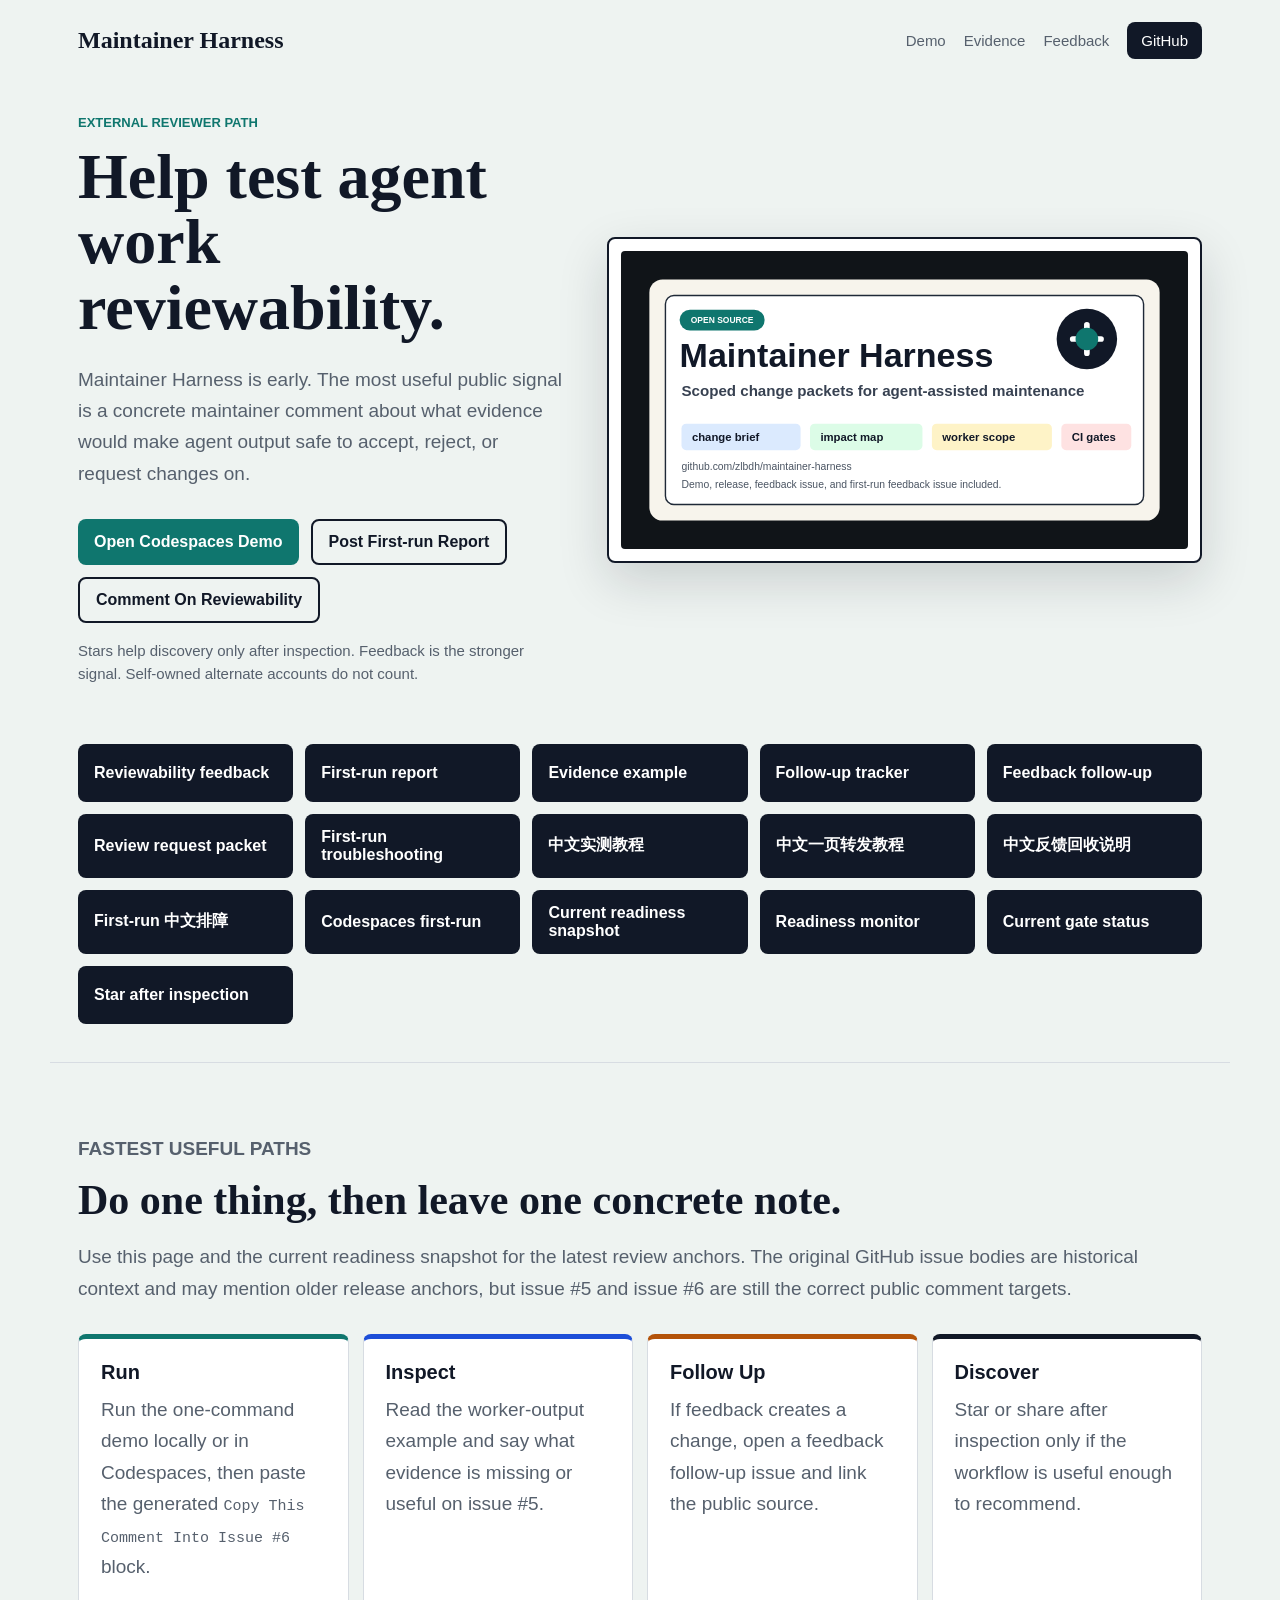
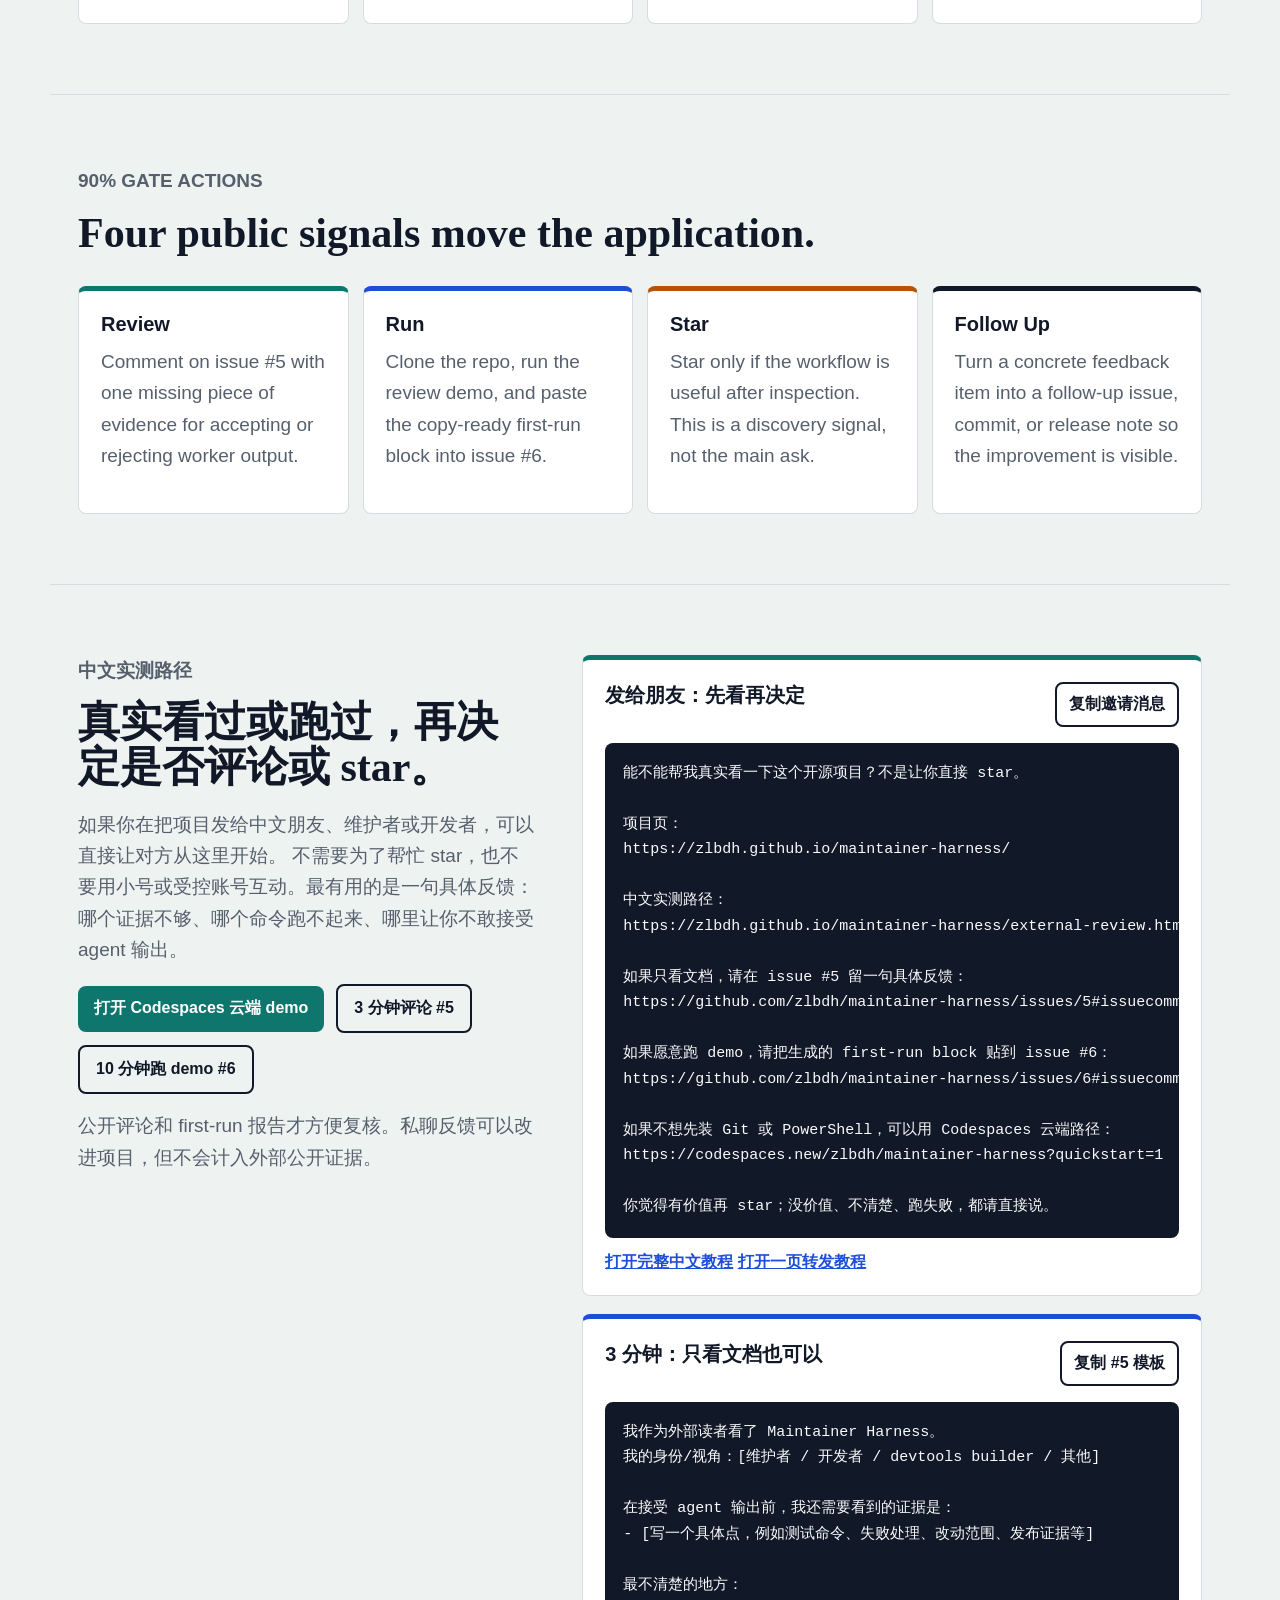
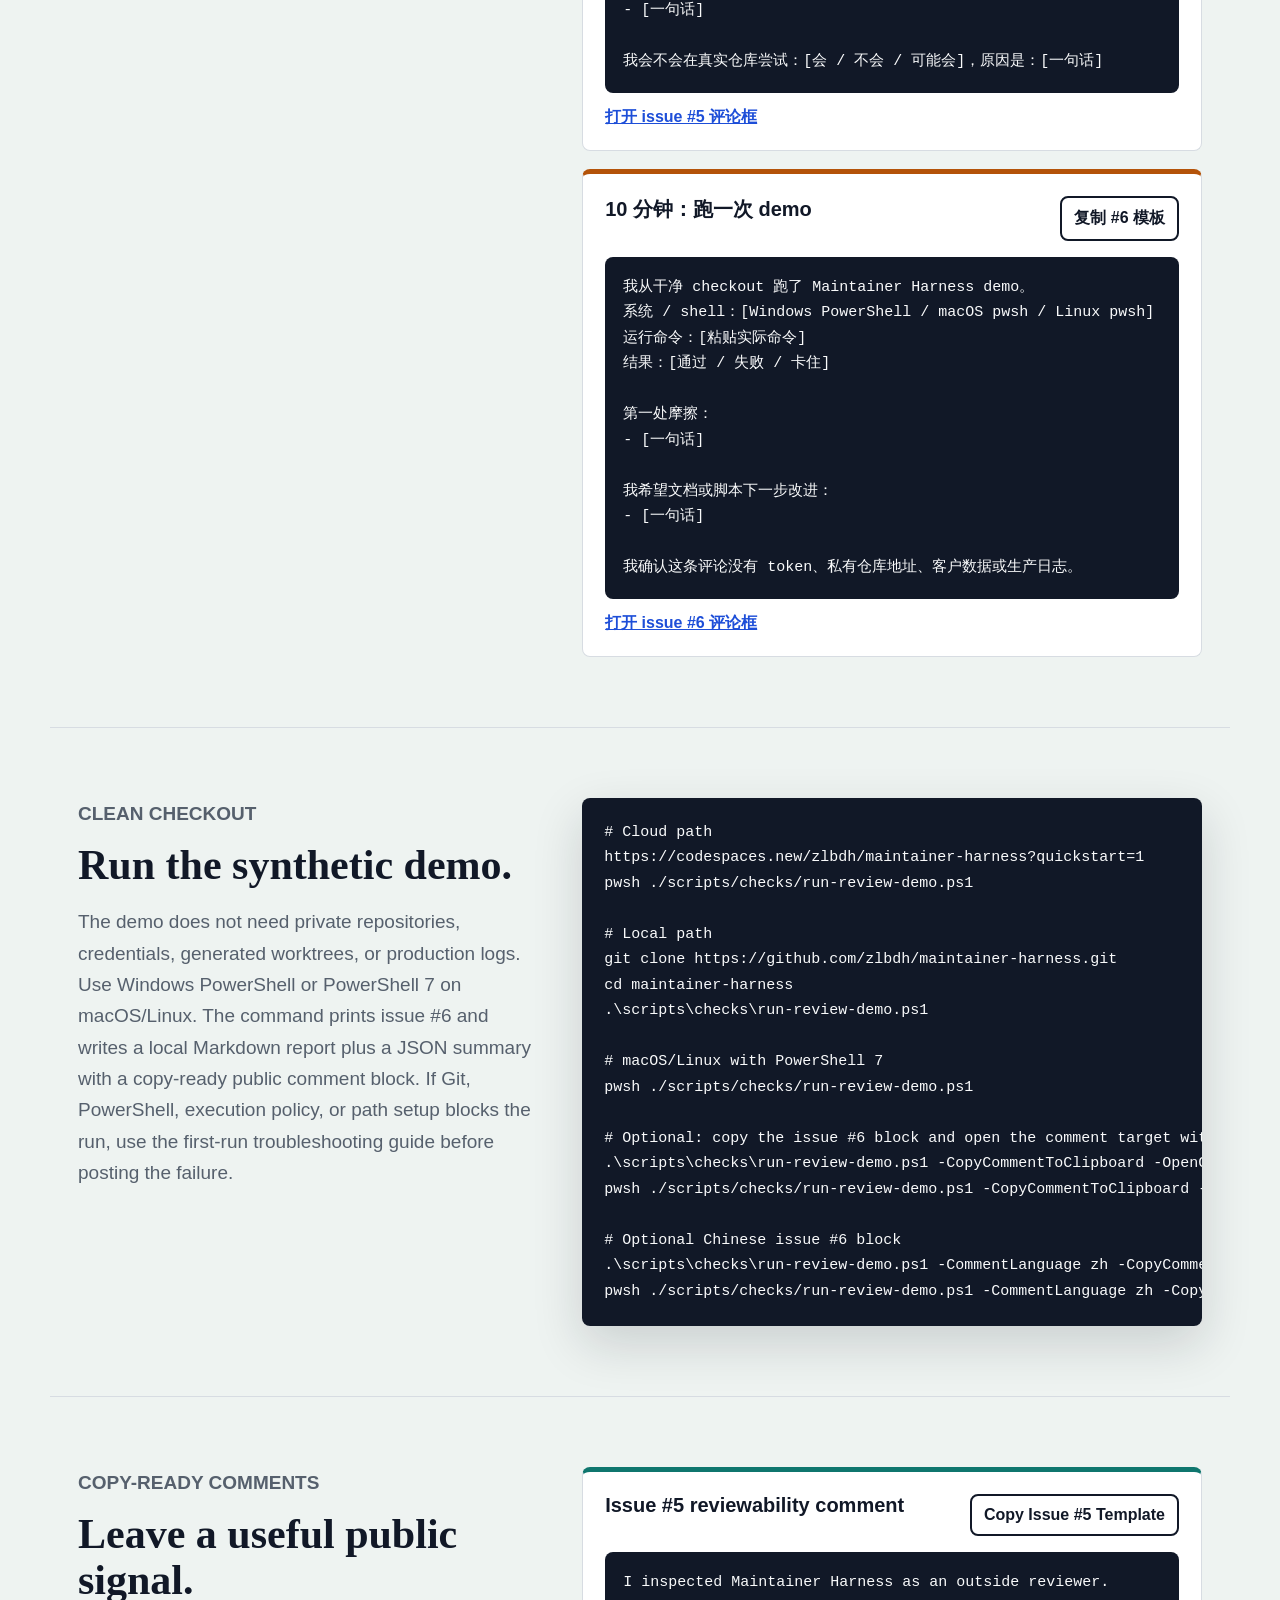
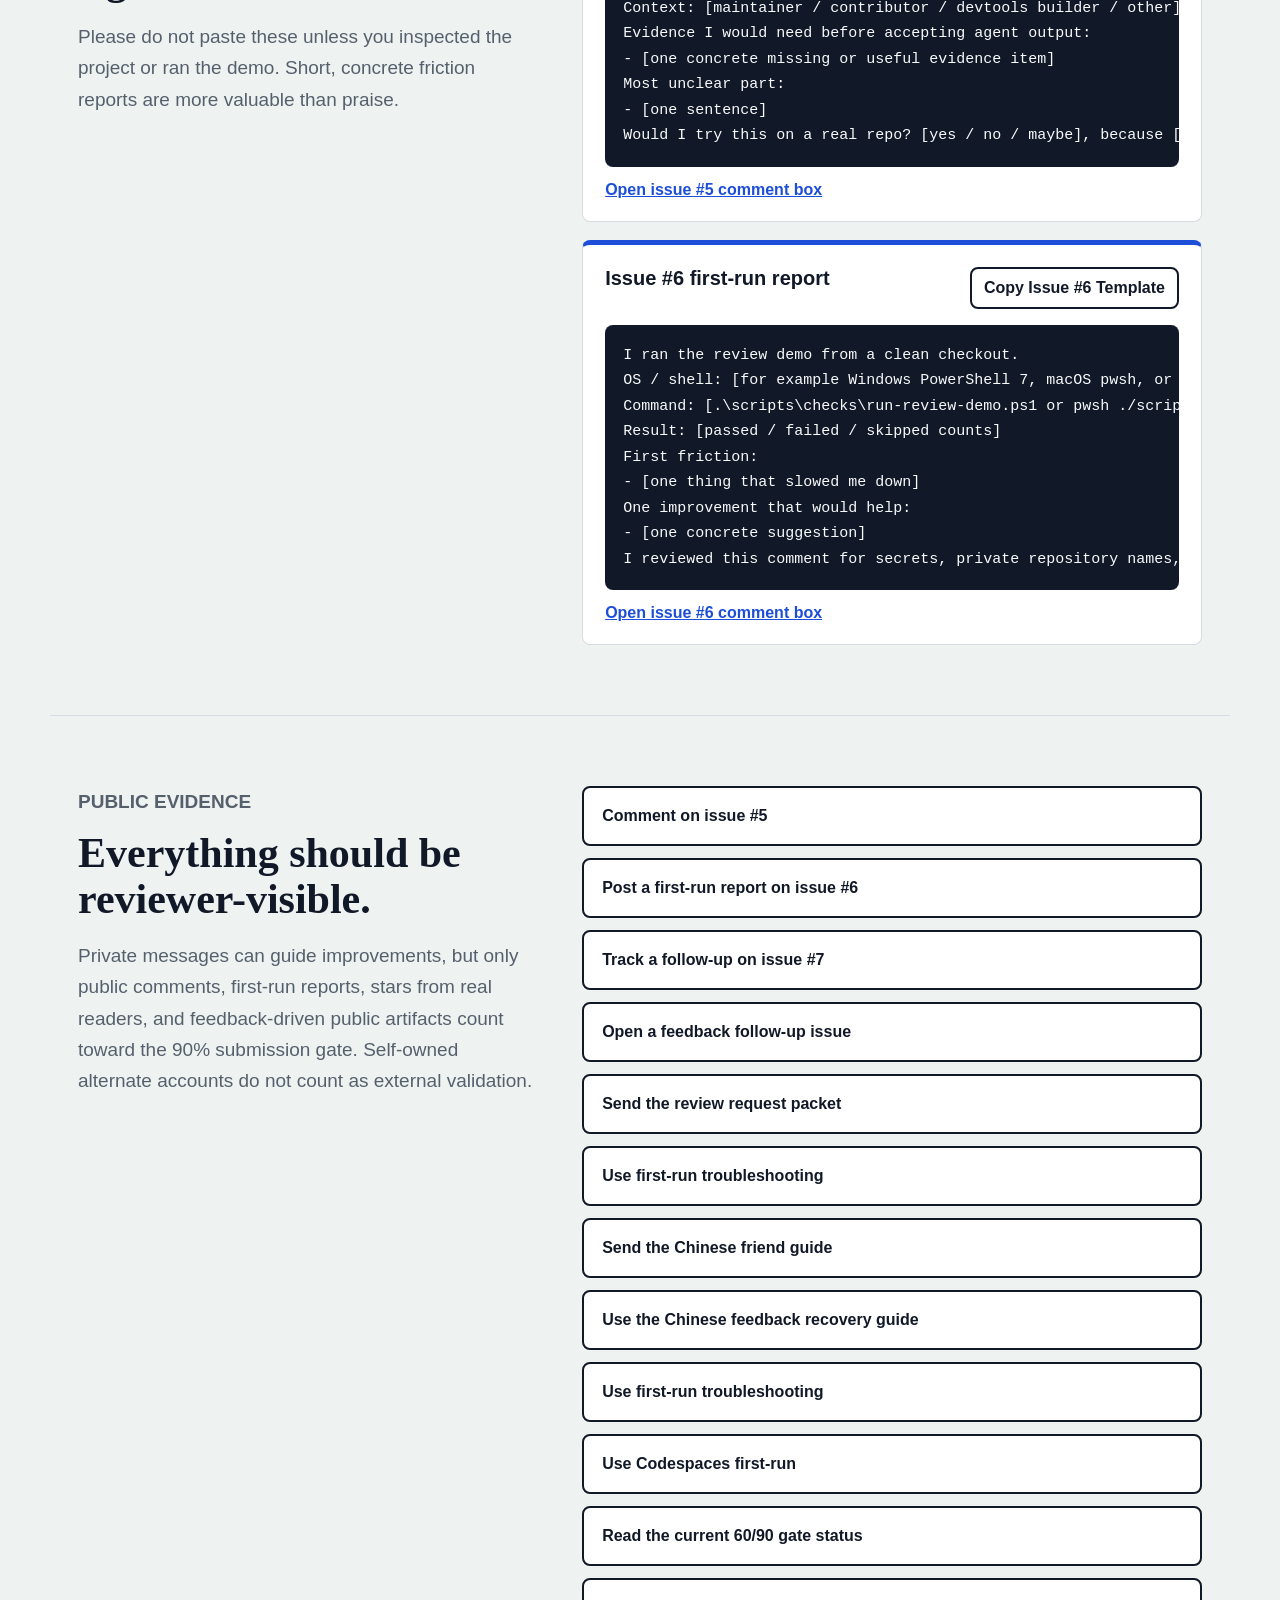
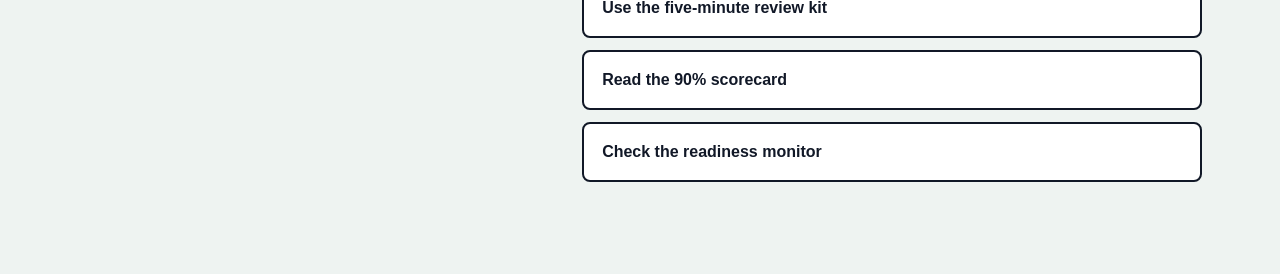
==== docs/external-review.html @ 9d61e2ad "docs: 补充朋友反馈回收说明" ====
<!doctype html>
<html lang="en">
<head>
  <meta charset="utf-8">
  <meta name="viewport" content="width=device-width, initial-scale=1">
  <title>External Review - Maintainer Harness</title>
  <meta name="description" content="A short external reviewer path for Maintainer Harness.">
  <link rel="canonical" href="https://zlbdh.github.io/maintainer-harness/external-review.html">
  <meta property="og:title" content="External Review - Maintainer Harness">
  <meta property="og:description" content="Review, run, and comment on Maintainer Harness without private repositories.">
  <meta property="og:type" content="website">
  <meta property="og:url" content="https://zlbdh.github.io/maintainer-harness/external-review.html">
  <meta property="og:image" content="https://zlbdh.github.io/maintainer-harness/assets/social-preview.svg">
  <meta name="twitter:card" content="summary_large_image">
  <link rel="stylesheet" href="site.css">
</head>
<body>
  <header class="site-header">
    <a class="brand" href="index.html">Maintainer Harness</a>
    <nav aria-label="Primary">
      <a href="index.html#demo">Demo</a>
      <a href="index.html#evidence">Evidence</a>
      <a href="https://github.com/zlbdh/maintainer-harness/issues/5#issuecomment-new">Feedback</a>
      <a class="nav-action" href="https://github.com/zlbdh/maintainer-harness">GitHub</a>
    </nav>
  </header>

  <main>
    <section class="hero" aria-labelledby="review-title">
      <div class="hero-copy">
        <p class="eyebrow">External reviewer path</p>
        <h1 id="review-title">Help test agent work reviewability.</h1>
        <p class="lead">
          Maintainer Harness is early. The most useful public signal is a concrete
          maintainer comment about what evidence would make agent output safe to
          accept, reject, or request changes on.
        </p>
        <div class="hero-actions">
          <a class="button primary" href="https://codespaces.new/zlbdh/maintainer-harness?quickstart=1">Open Codespaces Demo</a>
          <a class="button secondary" href="https://github.com/zlbdh/maintainer-harness/issues/6#issuecomment-new">Post First-run Report</a>
          <a class="button secondary" href="https://github.com/zlbdh/maintainer-harness/issues/5#issuecomment-new">Comment On Reviewability</a>
        </div>
        <p class="microcopy">
          Stars help discovery only after inspection. Feedback is the stronger signal.
          Self-owned alternate accounts do not count.
        </p>
      </div>
      <div class="hero-media" aria-label="Maintainer Harness preview">
        <img src="assets/social-preview.svg" alt="Maintainer Harness preview card">
      </div>
    </section>

    <section class="signal-band" aria-label="External review links">
      <a href="https://github.com/zlbdh/maintainer-harness/issues/5#issuecomment-new">Reviewability feedback</a>
      <a href="https://github.com/zlbdh/maintainer-harness/issues/6#issuecomment-new">First-run report</a>
      <a href="https://github.com/zlbdh/maintainer-harness/blob/main/docs/worker-output-reviewability.md">Evidence example</a>
      <a href="https://github.com/zlbdh/maintainer-harness/issues/7">Follow-up tracker</a>
      <a href="https://github.com/zlbdh/maintainer-harness/issues/new?template=feedback_follow_up.md">Feedback follow-up</a>
      <a href="https://github.com/zlbdh/maintainer-harness/blob/main/docs/review-request.md">Review request packet</a>
      <a href="https://github.com/zlbdh/maintainer-harness/blob/main/docs/first-run-troubleshooting.md">First-run troubleshooting</a>
      <a href="https://github.com/zlbdh/maintainer-harness/blob/main/docs/friend-review-guide-zh.md">中文实测教程</a>
      <a href="https://github.com/zlbdh/maintainer-harness/blob/main/docs/friend-review-onepager-zh.md">中文一页转发教程</a>
      <a href="https://github.com/zlbdh/maintainer-harness/blob/main/docs/friend-feedback-recovery-zh.md">中文反馈回收说明</a>
      <a href="https://github.com/zlbdh/maintainer-harness/blob/main/docs/first-run-troubleshooting-zh.md">First-run 中文排障</a>
      <a href="https://github.com/zlbdh/maintainer-harness/blob/main/docs/codespaces-first-run.md">Codespaces first-run</a>
      <a href="https://github.com/zlbdh/maintainer-harness/blob/main/docs/codex-for-oss-current-readiness.md">Current readiness snapshot</a>
      <a href="https://github.com/zlbdh/maintainer-harness/actions/workflows/codex-readiness-monitor.yml">Readiness monitor</a>
      <a href="https://github.com/zlbdh/maintainer-harness/issues/7#issuecomment-4609294155">Current gate status</a>
      <a href="https://github.com/zlbdh/maintainer-harness/stargazers">Star after inspection</a>
    </section>

    <section id="quickstart" class="section" aria-labelledby="quickstart-title">
      <p class="eyebrow">Fastest useful paths</p>
      <h2 id="quickstart-title">Do one thing, then leave one concrete note.</h2>
      <p>
        Use this page and the current readiness snapshot for the latest review
        anchors. The original GitHub issue bodies are historical context and may
        mention older release anchors, but issue #5 and issue #6 are still the
        correct public comment targets.
      </p>
      <div class="grid">
        <article>
          <h3>Run</h3>
          <p>Run the one-command demo locally or in Codespaces, then paste the generated <code>Copy This Comment Into Issue #6</code> block.</p>
        </article>
        <article>
          <h3>Inspect</h3>
          <p>Read the worker-output example and say what evidence is missing or useful on issue #5.</p>
        </article>
        <article>
          <h3>Follow Up</h3>
          <p>If feedback creates a change, open a feedback follow-up issue and link the public source.</p>
        </article>
        <article>
          <h3>Discover</h3>
          <p>Star or share after inspection only if the workflow is useful enough to recommend.</p>
        </article>
      </div>
    </section>

    <section id="actions" class="section" aria-labelledby="actions-title">
      <p class="eyebrow">90% gate actions</p>
      <h2 id="actions-title">Four public signals move the application.</h2>
      <div class="grid">
        <article>
          <h3>Review</h3>
          <p>Comment on issue #5 with one missing piece of evidence for accepting or rejecting worker output.</p>
        </article>
        <article>
          <h3>Run</h3>
          <p>Clone the repo, run the review demo, and paste the copy-ready first-run block into issue #6.</p>
        </article>
        <article>
          <h3>Star</h3>
          <p>Star only if the workflow is useful after inspection. This is a discovery signal, not the main ask.</p>
        </article>
        <article>
          <h3>Follow Up</h3>
          <p>Turn a concrete feedback item into a follow-up issue, commit, or release note so the improvement is visible.</p>
        </article>
      </div>
    </section>

    <section id="zh-review" class="section split" aria-labelledby="zh-review-title">
      <div>
        <p class="eyebrow">中文实测路径</p>
        <h2 id="zh-review-title">真实看过或跑过，再决定是否评论或 star。</h2>
        <p>
          如果你在把项目发给中文朋友、维护者或开发者，可以直接让对方从这里开始。
          不需要为了帮忙 star，也不要用小号或受控账号互动。最有用的是一句具体反馈：
          哪个证据不够、哪个命令跑不起来、哪里让你不敢接受 agent 输出。
        </p>
        <div class="hero-actions">
          <a class="button primary" href="https://codespaces.new/zlbdh/maintainer-harness?quickstart=1">打开 Codespaces 云端 demo</a>
          <a class="button secondary" href="https://github.com/zlbdh/maintainer-harness/issues/5#issuecomment-new">3 分钟评论 #5</a>
          <a class="button secondary" href="https://github.com/zlbdh/maintainer-harness/issues/6#issuecomment-new">10 分钟跑 demo #6</a>
        </div>
        <p class="microcopy">
          公开评论和 first-run 报告才方便复核。私聊反馈可以改进项目，但不会计入外部公开证据。
        </p>
      </div>
      <div class="template-list" aria-label="Chinese reviewer path">
        <article class="template-card">
          <div class="template-card-header">
            <h3>发给朋友：先看再决定</h3>
            <button class="copy-button" type="button" data-copy-target="template-invite-zh">复制邀请消息</button>
          </div>
          <pre class="template-pre"><code id="template-invite-zh">能不能帮我真实看一下这个开源项目？不是让你直接 star。

项目页：
https://zlbdh.github.io/maintainer-harness/

中文实测路径：
https://zlbdh.github.io/maintainer-harness/external-review.html#zh-review

如果只看文档，请在 issue #5 留一句具体反馈：
https://github.com/zlbdh/maintainer-harness/issues/5#issuecomment-new

如果愿意跑 demo，请把生成的 first-run block 贴到 issue #6：
https://github.com/zlbdh/maintainer-harness/issues/6#issuecomment-new

如果不想先装 Git 或 PowerShell，可以用 Codespaces 云端路径：
https://codespaces.new/zlbdh/maintainer-harness?quickstart=1

你觉得有价值再 star；没价值、不清楚、跑失败，都请直接说。</code></pre>
          <a class="template-link" href="https://github.com/zlbdh/maintainer-harness/blob/main/docs/friend-review-guide-zh.md">打开完整中文教程</a>
          <a class="template-link" href="https://github.com/zlbdh/maintainer-harness/blob/main/docs/friend-review-onepager-zh.md">打开一页转发教程</a>
        </article>

        <article class="template-card">
          <div class="template-card-header">
            <h3>3 分钟：只看文档也可以</h3>
            <button class="copy-button" type="button" data-copy-target="template-reviewability-zh">复制 #5 模板</button>
          </div>
          <pre class="template-pre"><code id="template-reviewability-zh">我作为外部读者看了 Maintainer Harness。
我的身份/视角：[维护者 / 开发者 / devtools builder / 其他]

在接受 agent 输出前，我还需要看到的证据是：
- [写一个具体点，例如测试命令、失败处理、改动范围、发布证据等]

最不清楚的地方：
- [一句话]

我会不会在真实仓库尝试：[会 / 不会 / 可能会]，原因是：[一句话]</code></pre>
          <a class="template-link" href="https://github.com/zlbdh/maintainer-harness/issues/5#issuecomment-new">打开 issue #5 评论框</a>
        </article>

        <article class="template-card">
          <div class="template-card-header">
            <h3>10 分钟：跑一次 demo</h3>
            <button class="copy-button" type="button" data-copy-target="template-first-run-zh">复制 #6 模板</button>
          </div>
          <pre class="template-pre"><code id="template-first-run-zh">我从干净 checkout 跑了 Maintainer Harness demo。
系统 / shell：[Windows PowerShell / macOS pwsh / Linux pwsh]
运行命令：[粘贴实际命令]
结果：[通过 / 失败 / 卡住]

第一处摩擦：
- [一句话]

我希望文档或脚本下一步改进：
- [一句话]

我确认这条评论没有 token、私有仓库地址、客户数据或生产日志。</code></pre>
          <a class="template-link" href="https://github.com/zlbdh/maintainer-harness/issues/6#issuecomment-new">打开 issue #6 评论框</a>
        </article>
      </div>
    </section>

    <section class="section split" aria-labelledby="commands-title">
      <div>
        <p class="eyebrow">Clean checkout</p>
        <h2 id="commands-title">Run the synthetic demo.</h2>
        <p>
          The demo does not need private repositories, credentials, generated worktrees,
          or production logs. Use Windows PowerShell or PowerShell 7 on macOS/Linux.
          The command prints issue #6 and writes a local Markdown report plus a
          JSON summary with a copy-ready public comment block.
          If Git, PowerShell, execution policy, or path setup blocks the run, use
          the first-run troubleshooting guide before posting the failure.
        </p>
      </div>
      <pre aria-label="Review demo commands"><code># Cloud path
https://codespaces.new/zlbdh/maintainer-harness?quickstart=1
pwsh ./scripts/checks/run-review-demo.ps1

# Local path
git clone https://github.com/zlbdh/maintainer-harness.git
cd maintainer-harness
.\scripts\checks\run-review-demo.ps1

# macOS/Linux with PowerShell 7
pwsh ./scripts/checks/run-review-demo.ps1

# Optional: copy the issue #6 block and open the comment target without posting
.\scripts\checks\run-review-demo.ps1 -CopyCommentToClipboard -OpenCommentTarget
pwsh ./scripts/checks/run-review-demo.ps1 -CopyCommentToClipboard -OpenCommentTarget

# Optional Chinese issue #6 block
.\scripts\checks\run-review-demo.ps1 -CommentLanguage zh -CopyCommentToClipboard -OpenCommentTarget
pwsh ./scripts/checks/run-review-demo.ps1 -CommentLanguage zh -CopyCommentToClipboard -OpenCommentTarget</code></pre>
    </section>

    <section id="templates" class="section split" aria-labelledby="templates-title">
      <div>
        <p class="eyebrow">Copy-ready comments</p>
        <h2 id="templates-title">Leave a useful public signal.</h2>
        <p>
          Please do not paste these unless you inspected the project or ran the
          demo. Short, concrete friction reports are more valuable than praise.
        </p>
      </div>
      <div class="template-list" aria-label="External review comment templates">
        <article class="template-card">
          <div class="template-card-header">
            <h3>Issue #5 reviewability comment</h3>
            <button class="copy-button" type="button" data-copy-target="template-reviewability">Copy Issue #5 Template</button>
          </div>
          <pre class="template-pre"><code id="template-reviewability">I inspected Maintainer Harness as an outside reviewer.
Context: [maintainer / contributor / devtools builder / other]
Evidence I would need before accepting agent output:
- [one concrete missing or useful evidence item]
Most unclear part:
- [one sentence]
Would I try this on a real repo? [yes / no / maybe], because [reason].</code></pre>
          <a class="template-link" href="https://github.com/zlbdh/maintainer-harness/issues/5#issuecomment-new">Open issue #5 comment box</a>
        </article>

        <article class="template-card">
          <div class="template-card-header">
            <h3>Issue #6 first-run report</h3>
            <button class="copy-button" type="button" data-copy-target="template-first-run">Copy Issue #6 Template</button>
          </div>
          <pre class="template-pre"><code id="template-first-run">I ran the review demo from a clean checkout.
OS / shell: [for example Windows PowerShell 7, macOS pwsh, or Ubuntu pwsh]
Command: [.\scripts\checks\run-review-demo.ps1 or pwsh ./scripts/checks/run-review-demo.ps1]
Result: [passed / failed / skipped counts]
First friction:
- [one thing that slowed me down]
One improvement that would help:
- [one concrete suggestion]
I reviewed this comment for secrets, private repository names, tokens, customer data, and production logs before posting.</code></pre>
          <a class="template-link" href="https://github.com/zlbdh/maintainer-harness/issues/6#issuecomment-new">Open issue #6 comment box</a>
        </article>
      </div>
    </section>

    <section class="section split final" aria-labelledby="links-title">
      <div>
        <p class="eyebrow">Public evidence</p>
        <h2 id="links-title">Everything should be reviewer-visible.</h2>
        <p>
          Private messages can guide improvements, but only public comments,
          first-run reports, stars from real readers, and feedback-driven public
          artifacts count toward the 90% submission gate.
          Self-owned alternate accounts do not count as external validation.
        </p>
      </div>
      <div class="link-list">
        <a href="https://github.com/zlbdh/maintainer-harness/issues/5#issuecomment-new">Comment on issue #5</a>
        <a href="https://github.com/zlbdh/maintainer-harness/issues/6#issuecomment-new">Post a first-run report on issue #6</a>
        <a href="https://github.com/zlbdh/maintainer-harness/issues/7">Track a follow-up on issue #7</a>
        <a href="https://github.com/zlbdh/maintainer-harness/issues/new?template=feedback_follow_up.md">Open a feedback follow-up issue</a>
        <a href="https://github.com/zlbdh/maintainer-harness/blob/main/docs/review-request.md">Send the review request packet</a>
        <a href="https://github.com/zlbdh/maintainer-harness/blob/main/docs/first-run-troubleshooting.md">Use first-run troubleshooting</a>
        <a href="https://github.com/zlbdh/maintainer-harness/blob/main/docs/friend-review-guide-zh.md">Send the Chinese friend guide</a>
        <a href="https://github.com/zlbdh/maintainer-harness/blob/main/docs/friend-feedback-recovery-zh.md">Use the Chinese feedback recovery guide</a>
        <a href="https://github.com/zlbdh/maintainer-harness/blob/main/docs/first-run-troubleshooting-zh.md">Use first-run troubleshooting</a>
        <a href="https://github.com/zlbdh/maintainer-harness/blob/main/docs/codespaces-first-run.md">Use Codespaces first-run</a>
        <a href="https://github.com/zlbdh/maintainer-harness/issues/7#issuecomment-4609294155">Read the current 60/90 gate status</a>
        <a href="https://github.com/zlbdh/maintainer-harness/blob/main/docs/maintainer-review-kit.md">Use the five-minute review kit</a>
        <a href="https://github.com/zlbdh/maintainer-harness/blob/main/docs/codex-for-oss-90-scorecard.md">Read the 90% scorecard</a>
        <a href="https://github.com/zlbdh/maintainer-harness/actions/workflows/codex-readiness-monitor.yml">Check the readiness monitor</a>
      </div>
    </section>
  </main>
  <script>
    (() => {
      const buttons = document.querySelectorAll('[data-copy-target]');

      buttons.forEach((button) => {
        button.addEventListener('click', async () => {
          const targetId = button.getAttribute('data-copy-target');
          const target = targetId ? document.getElementById(targetId) : null;

          if (!target) {
            return;
          }

          const originalLabel = button.textContent;

          try {
            await navigator.clipboard.writeText(target.textContent.trim());
            button.textContent = 'Copied';
            button.dataset.copied = 'true';
          } catch (error) {
            button.textContent = 'Select text';
          }

          window.setTimeout(() => {
            button.textContent = originalLabel;
            delete button.dataset.copied;
          }, 1800);
        });
      });
    })();
  </script>
</body>
</html>
---- docs/site.css ----
:root {
  color-scheme: light;
  --ink: #111827;
  --muted: #56606d;
  --line: #d7dce2;
  --paper: #eef3f1;
  --surface: #ffffff;
  --teal: #0f766e;
  --blue: #1d4ed8;
  --amber: #b45309;
  --shadow: 0 18px 50px rgba(17, 24, 39, 0.16);
}

* { box-sizing: border-box; }

body {
  margin: 0;
  background: var(--paper);
  color: var(--ink);
  font-family: "Segoe UI", Verdana, sans-serif;
}

button {
  font: inherit;
}

a { color: inherit; }

.site-header,
.hero,
.section,
.signal-band {
  max-width: 1180px;
  margin: 0 auto;
}

.site-header {
  display: flex;
  align-items: center;
  justify-content: space-between;
  gap: 24px;
  padding: 22px 28px;
}

.brand,
h1,
h2 {
  font-family: Georgia, "Times New Roman", serif;
}

.brand {
  font-size: 24px;
  font-weight: 700;
  text-decoration: none;
}

nav,
.hero-actions {
  display: flex;
  align-items: center;
}

nav {
  gap: 18px;
  color: var(--muted);
  font-size: 15px;
}

nav a,
.button,
.signal-band a,
.link-list a {
  text-decoration: none;
}

.nav-action {
  color: #ffffff;
  background: var(--ink);
  padding: 10px 14px;
  border-radius: 8px;
}

.hero {
  display: grid;
  grid-template-columns: minmax(0, 0.9fr) minmax(420px, 1.1fr);
  gap: 42px;
  align-items: center;
  min-height: 620px;
  padding: 34px 28px 58px;
}

.hero-copy {
  display: flex;
  flex-direction: column;
  align-items: flex-start;
}

.eyebrow {
  margin: 0 0 14px;
  color: var(--teal);
  font-size: 13px;
  font-weight: 800;
  text-transform: uppercase;
}

h1,
h2,
h3,
p { margin-top: 0; }

h1 {
  max-width: 650px;
  margin-bottom: 24px;
  font-size: 64px;
  line-height: 1.02;
}

h2 {
  margin-bottom: 18px;
  font-size: 42px;
  line-height: 1.08;
}

h3 {
  margin-bottom: 10px;
  font-size: 20px;
}

.lead,
.section p {
  color: var(--muted);
  font-size: 19px;
  line-height: 1.65;
}

.lead {
  max-width: 620px;
  margin-bottom: 30px;
}

.lead strong {
  display: block;
  margin-bottom: 6px;
  color: var(--ink);
}

.hero-actions {
  flex-wrap: wrap;
  gap: 12px;
}

.microcopy {
  max-width: 560px;
  margin: 16px 0 0;
  color: var(--muted);
  font-size: 15px;
  line-height: 1.55;
}

.button {
  display: inline-flex;
  align-items: center;
  min-height: 46px;
  padding: 12px 16px;
  border-radius: 8px;
  font-weight: 800;
}

.button.primary {
  background: var(--teal);
  color: #ffffff;
}

.button.secondary {
  border: 2px solid var(--ink);
  background: transparent;
}

.hero-media {
  padding: 12px;
  background: var(--surface);
  border: 2px solid var(--ink);
  border-radius: 8px;
  box-shadow: var(--shadow);
}

.hero-media img {
  display: block;
  width: 100%;
  aspect-ratio: 1200 / 630;
  object-fit: cover;
  border-radius: 4px;
}

.signal-band,
.grid {
  display: grid;
}

.signal-band {
  grid-template-columns: repeat(auto-fit, minmax(190px, 1fr));
  gap: 12px;
  padding: 0 28px 38px;
}

.signal-band a,
.link-list a {
  display: flex;
  align-items: center;
  font-weight: 800;
}

.signal-band a {
  min-height: 58px;
  padding: 14px 16px;
  background: var(--ink);
  color: #ffffff;
  border-radius: 8px;
}

.section {
  padding: 70px 28px;
  border-top: 1px solid var(--line);
}

.split {
  display: grid;
  grid-template-columns: minmax(0, 0.85fr) minmax(420px, 1.15fr);
  gap: 46px;
  align-items: start;
}

.split > *,
.grid > * {
  min-width: 0;
}

pre {
  overflow-x: auto;
  margin: 0;
  padding: 22px;
  max-width: 100%;
  min-width: 0;
  min-height: 260px;
  background: #111827;
  color: #f9fafb;
  border-radius: 8px;
  box-shadow: var(--shadow);
  white-space: pre;
}

code {
  font-family: Consolas, "Liberation Mono", monospace;
  font-size: 15px;
  line-height: 1.7;
}

.grid {
  grid-template-columns: repeat(4, minmax(0, 1fr));
  gap: 14px;
  margin-top: 30px;
}

article {
  min-height: 190px;
  padding: 22px;
  background: var(--surface);
  border: 1px solid var(--line);
  border-radius: 8px;
}

article:nth-child(1) { border-top: 5px solid var(--teal); }
article:nth-child(2) { border-top: 5px solid var(--blue); }
article:nth-child(3) { border-top: 5px solid var(--amber); }
article:nth-child(4) { border-top: 5px solid var(--ink); }

article p {
  font-size: 16px;
  line-height: 1.55;
}

.template-list {
  display: grid;
  gap: 18px;
  min-width: 0;
}

.template-card {
  width: 100%;
  max-width: 100%;
  min-width: 0;
  min-height: auto;
  overflow: hidden;
}

.template-card-header {
  display: flex;
  align-items: flex-start;
  justify-content: space-between;
  gap: 14px;
  margin-bottom: 16px;
  min-width: 0;
}

.template-card-header h3 {
  margin: 0;
}

.copy-button {
  flex: 0 0 auto;
  min-height: 42px;
  padding: 10px 12px;
  border: 2px solid var(--ink);
  border-radius: 8px;
  background: var(--surface);
  color: var(--ink);
  font-weight: 800;
  text-align: left;
  white-space: normal;
  cursor: pointer;
}

.copy-button[data-copied="true"] {
  border-color: var(--teal);
  background: var(--teal);
  color: #ffffff;
}

.template-pre {
  min-height: auto;
  padding: 18px;
  box-shadow: none;
}

.template-pre code {
  min-width: 0;
}

.template-link {
  display: inline-flex;
  margin-top: 14px;
  color: var(--blue);
  font-weight: 800;
  overflow-wrap: anywhere;
}

.final { padding-bottom: 92px; }

.link-list {
  display: grid;
  gap: 12px;
}

.link-list a {
  min-height: 60px;
  padding: 16px 18px;
  background: var(--surface);
  border: 2px solid var(--ink);
  border-radius: 8px;
}

@media (max-width: 900px) {
  .site-header,
  nav,
  .hero,
  .split,
  .signal-band,
  .grid {
    grid-template-columns: 1fr;
  }

  .site-header {
    align-items: flex-start;
    flex-direction: column;
  }

  nav { flex-wrap: wrap; }

  .hero {
    min-height: auto;
    padding-top: 20px;
  }

  h1 { font-size: 44px; }
  h2 { font-size: 34px; }
}

@media (max-width: 560px) {
  .site-header {
    gap: 16px;
    padding: 18px 20px;
  }

  nav {
    gap: 12px;
    font-size: 14px;
  }

  .brand { font-size: 22px; }

  .hero {
    gap: 24px;
    padding: 12px 20px 32px;
  }

  .section { padding: 52px 20px; }
  .signal-band { padding: 0 20px 32px; }

  h1 {
    margin-bottom: 18px;
    font-size: 42px;
  }

  .lead,
  .section p {
    font-size: 17px;
    line-height: 1.58;
  }

  .hero-media { padding: 8px; }

  pre {
    min-height: 230px;
    padding: 18px;
  }

  code { font-size: 14px; }

  .template-card-header {
    align-items: stretch;
    flex-direction: column;
  }

  .copy-button {
    width: 100%;
  }
}
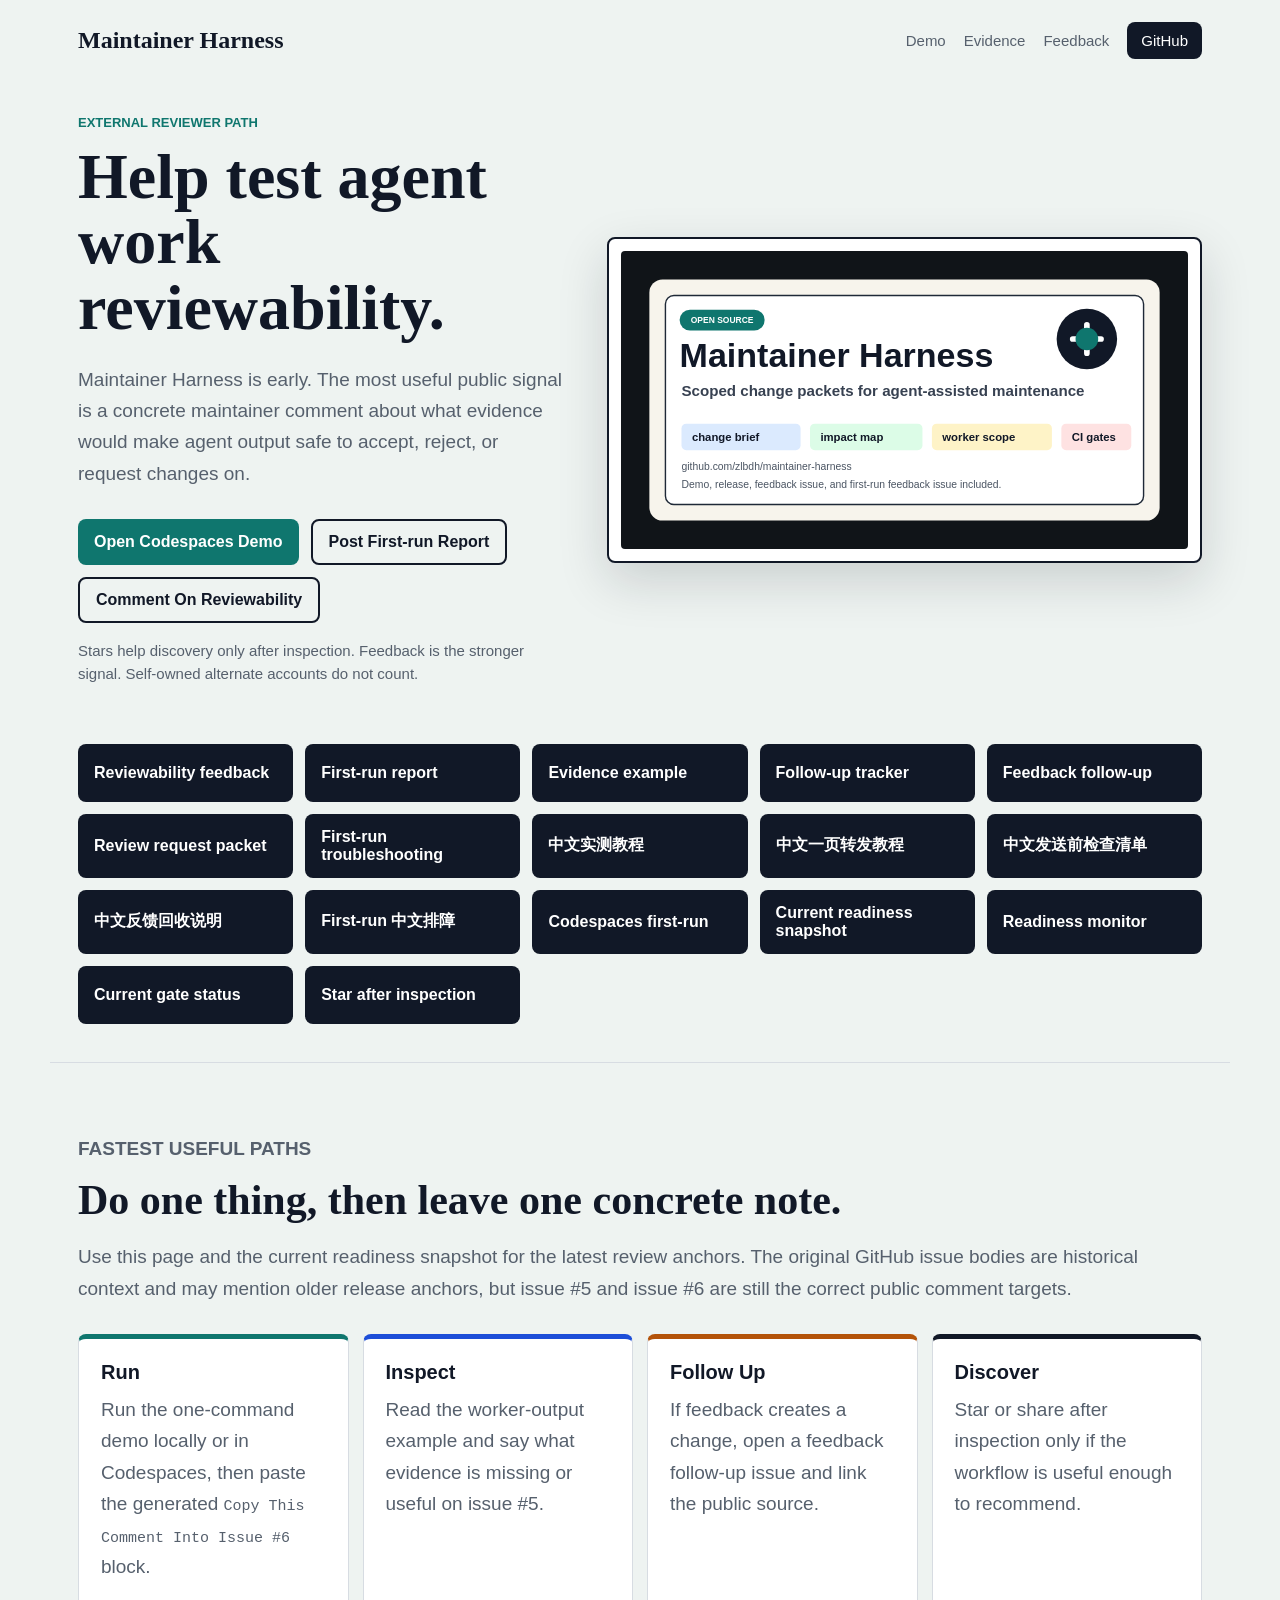
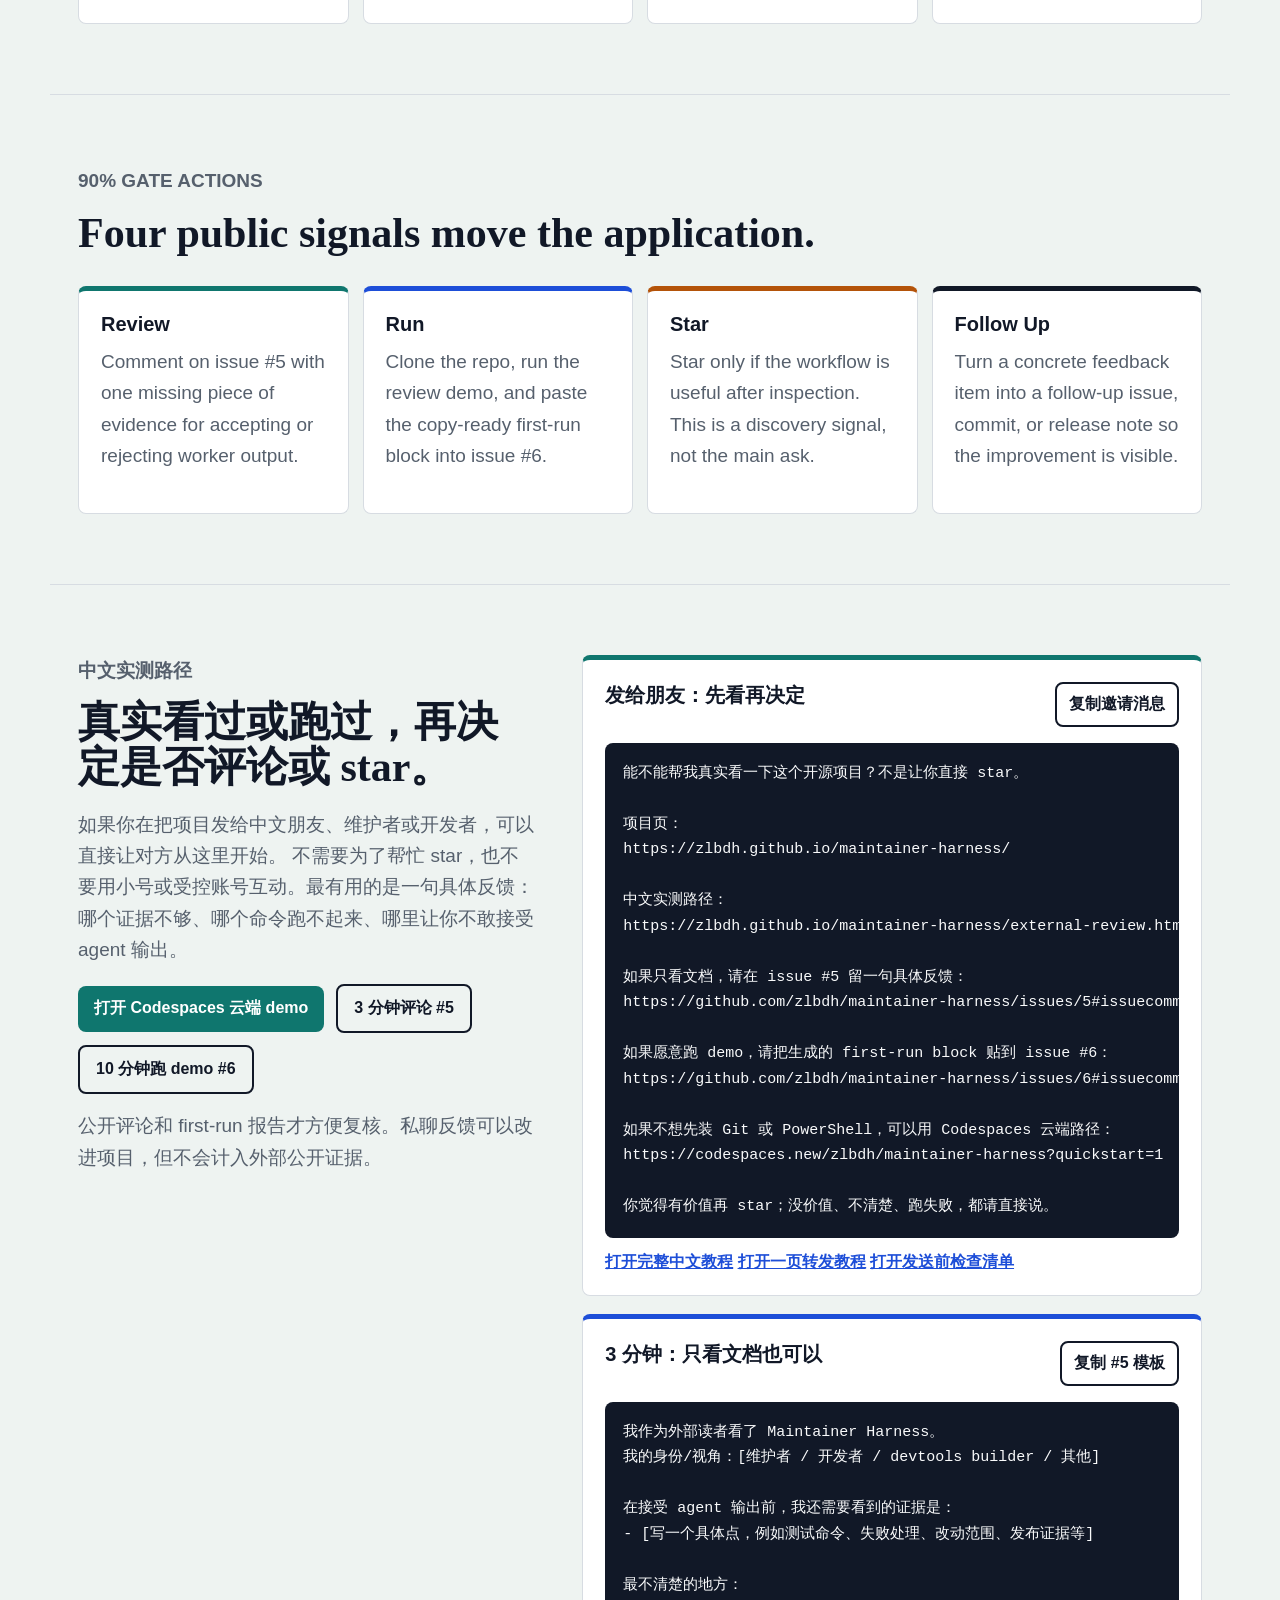
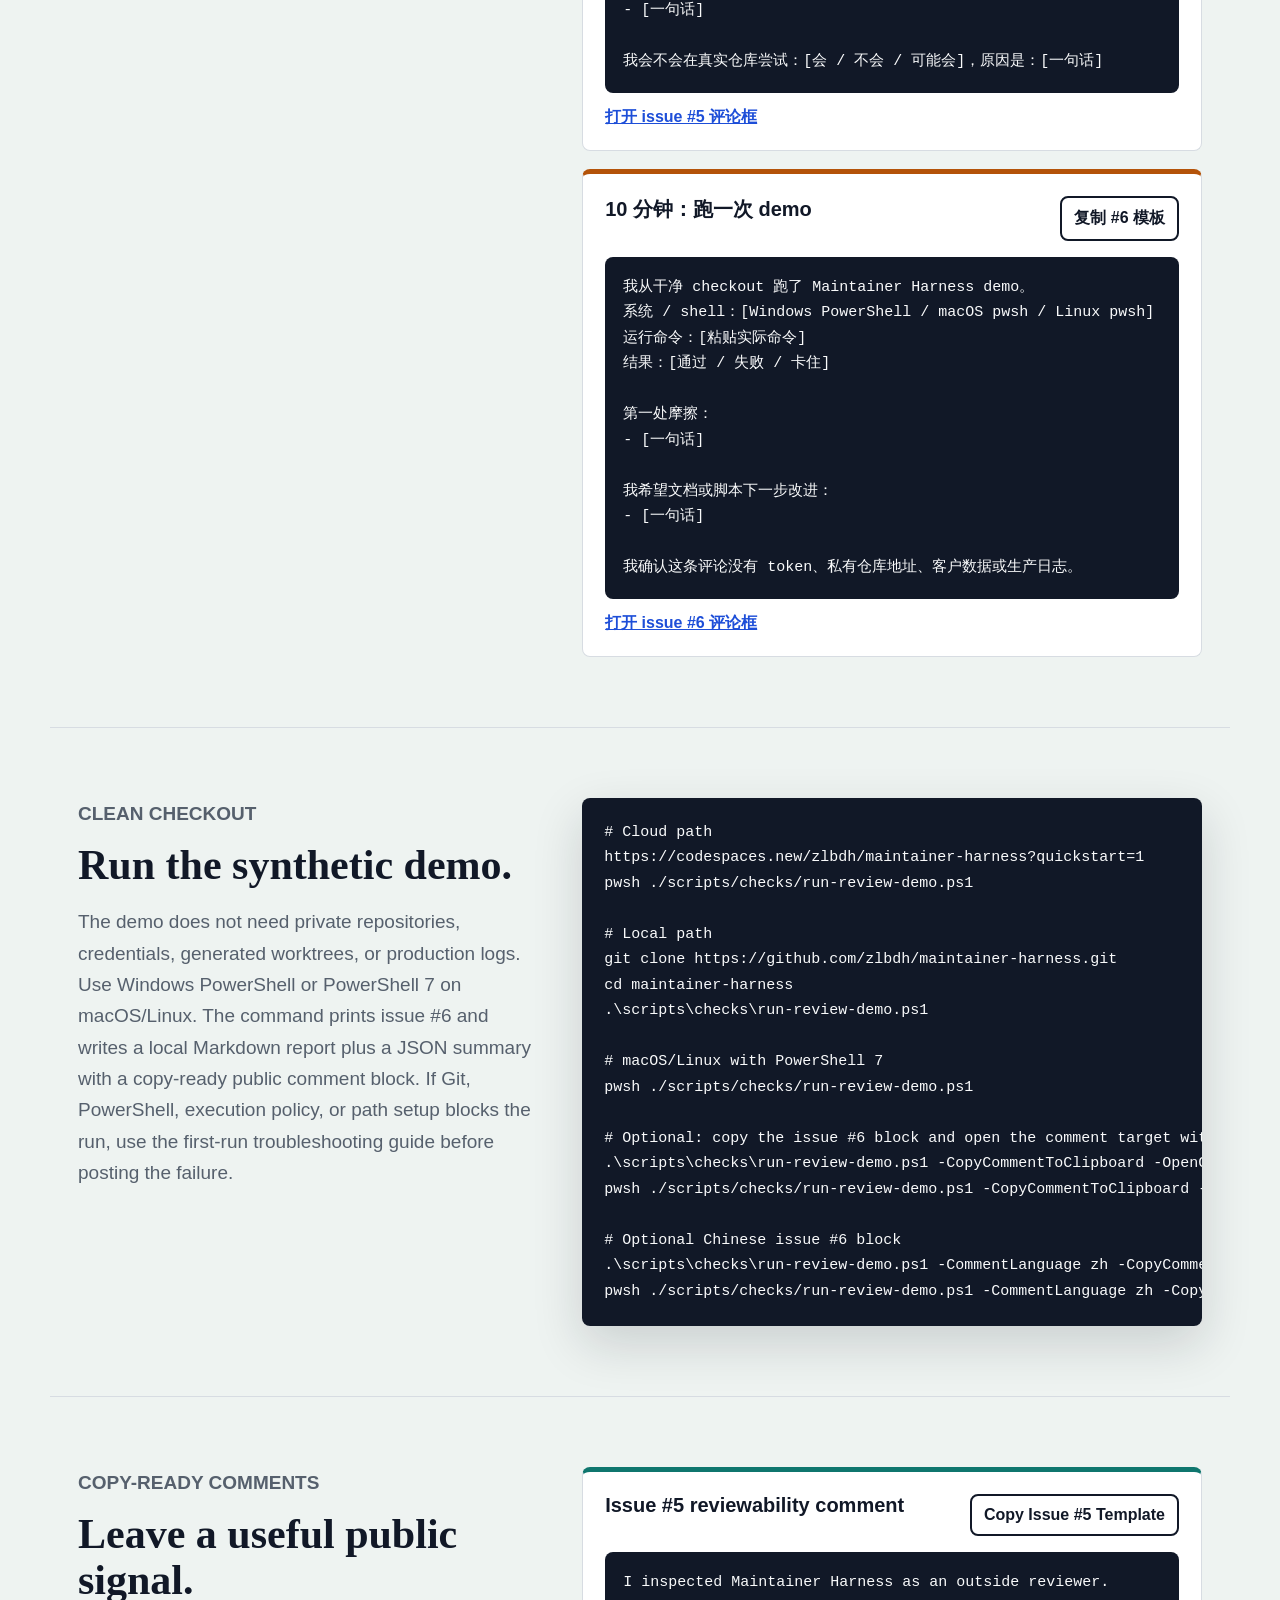
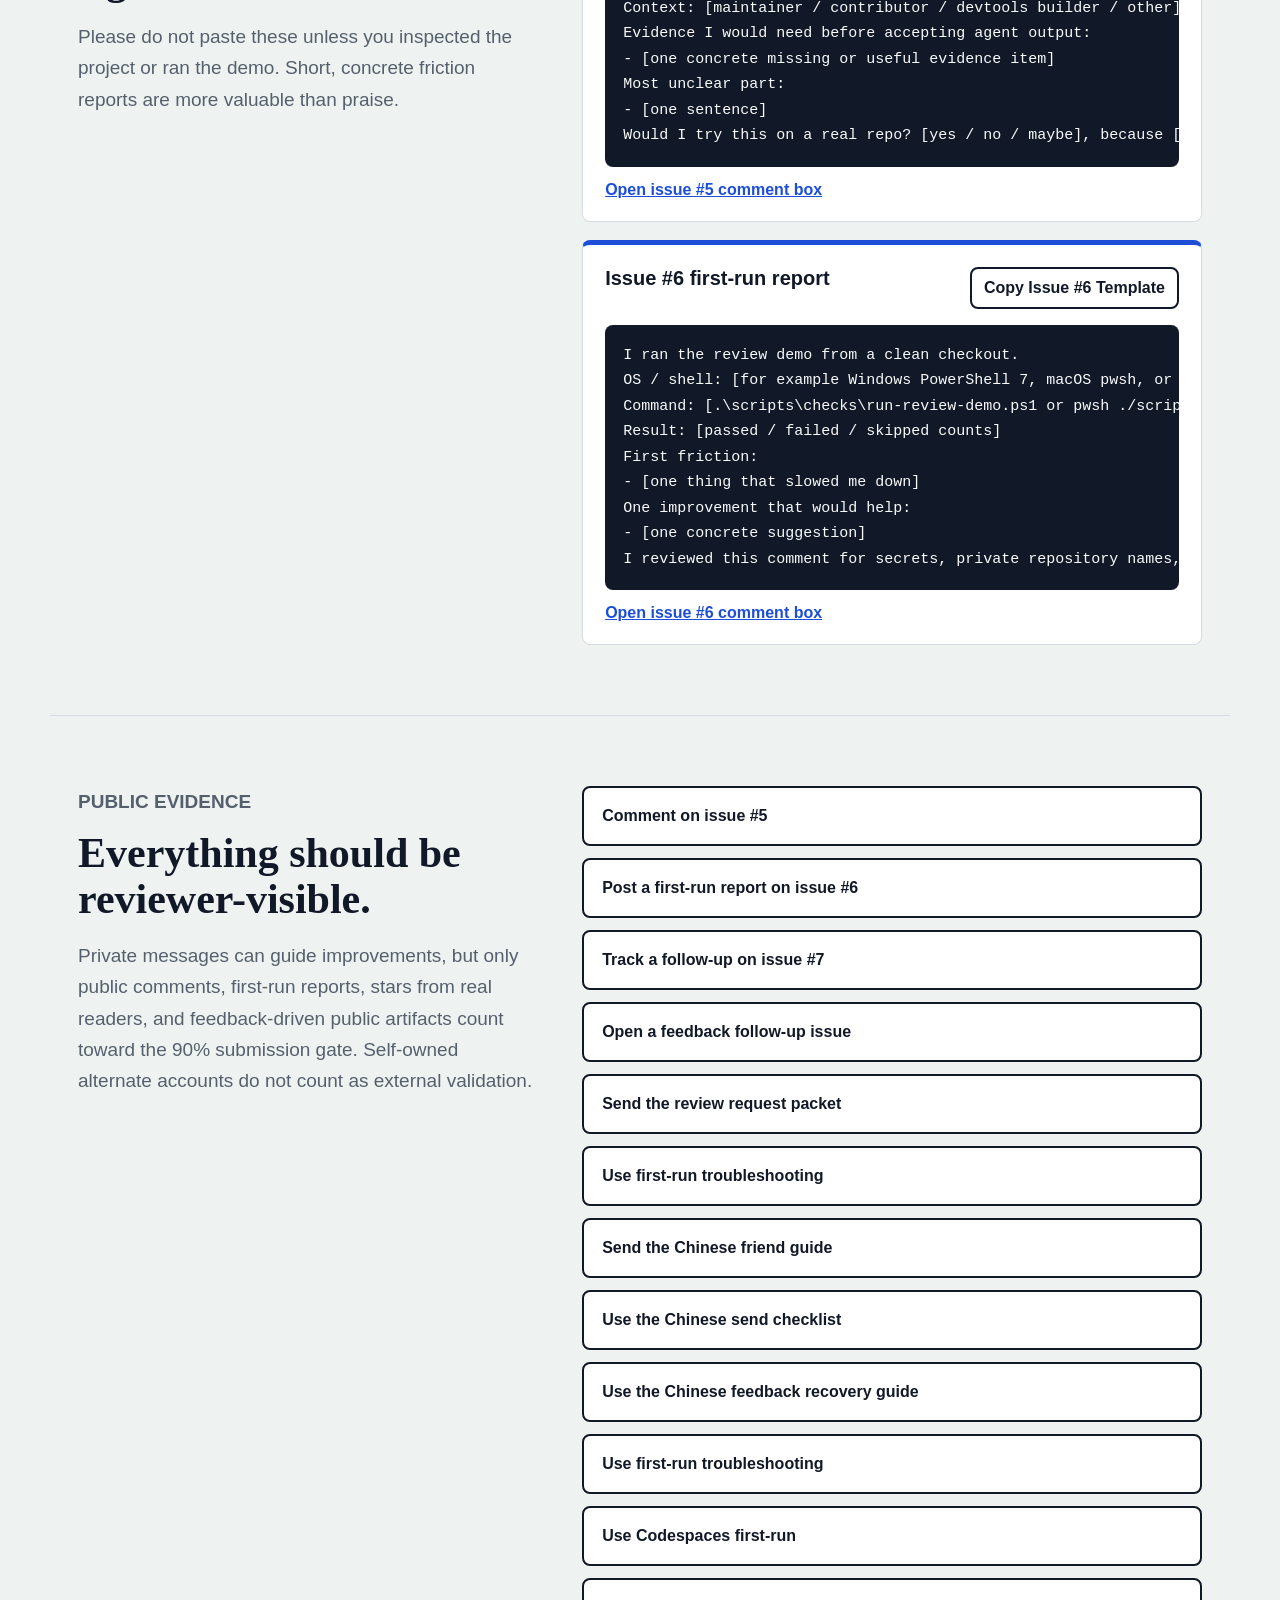
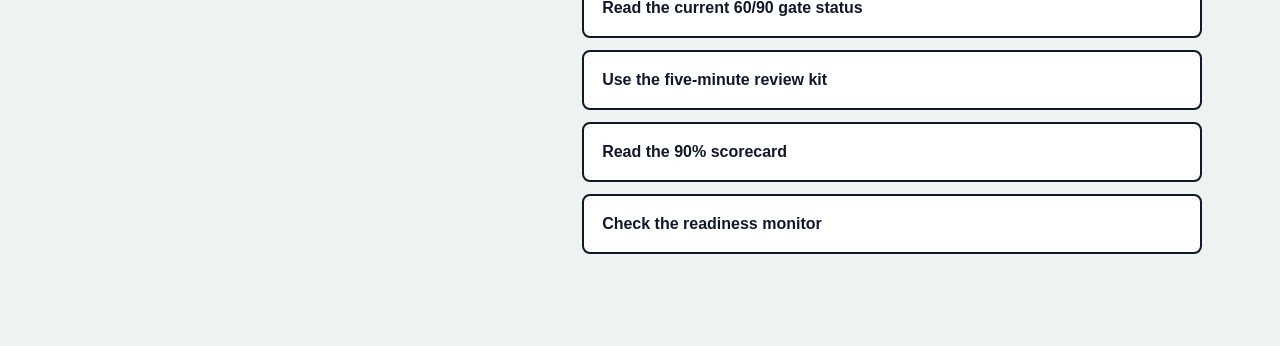
==== commit 93668d59: "docs: 补充朋友实测发送清单" ====
--- a/docs/external-review.html
+++ b/docs/external-review.html
@@ -60,6 +60,7 @@
       <a href="https://github.com/zlbdh/maintainer-harness/blob/main/docs/first-run-troubleshooting.md">First-run troubleshooting</a>
       <a href="https://github.com/zlbdh/maintainer-harness/blob/main/docs/friend-review-guide-zh.md">中文实测教程</a>
       <a href="https://github.com/zlbdh/maintainer-harness/blob/main/docs/friend-review-onepager-zh.md">中文一页转发教程</a>
+      <a href="https://github.com/zlbdh/maintainer-harness/blob/main/docs/friend-review-send-checklist-zh.md">中文发送前检查清单</a>
       <a href="https://github.com/zlbdh/maintainer-harness/blob/main/docs/friend-feedback-recovery-zh.md">中文反馈回收说明</a>
       <a href="https://github.com/zlbdh/maintainer-harness/blob/main/docs/first-run-troubleshooting-zh.md">First-run 中文排障</a>
       <a href="https://github.com/zlbdh/maintainer-harness/blob/main/docs/codespaces-first-run.md">Codespaces first-run</a>
@@ -165,6 +166,7 @@
 你觉得有价值再 star；没价值、不清楚、跑失败，都请直接说。</code></pre>
           <a class="template-link" href="https://github.com/zlbdh/maintainer-harness/blob/main/docs/friend-review-guide-zh.md">打开完整中文教程</a>
           <a class="template-link" href="https://github.com/zlbdh/maintainer-harness/blob/main/docs/friend-review-onepager-zh.md">打开一页转发教程</a>
+          <a class="template-link" href="https://github.com/zlbdh/maintainer-harness/blob/main/docs/friend-review-send-checklist-zh.md">打开发送前检查清单</a>
         </article>
 
         <article class="template-card">
@@ -304,6 +306,7 @@
         <a href="https://github.com/zlbdh/maintainer-harness/blob/main/docs/review-request.md">Send the review request packet</a>
         <a href="https://github.com/zlbdh/maintainer-harness/blob/main/docs/first-run-troubleshooting.md">Use first-run troubleshooting</a>
         <a href="https://github.com/zlbdh/maintainer-harness/blob/main/docs/friend-review-guide-zh.md">Send the Chinese friend guide</a>
+        <a href="https://github.com/zlbdh/maintainer-harness/blob/main/docs/friend-review-send-checklist-zh.md">Use the Chinese send checklist</a>
         <a href="https://github.com/zlbdh/maintainer-harness/blob/main/docs/friend-feedback-recovery-zh.md">Use the Chinese feedback recovery guide</a>
         <a href="https://github.com/zlbdh/maintainer-harness/blob/main/docs/first-run-troubleshooting-zh.md">Use first-run troubleshooting</a>
         <a href="https://github.com/zlbdh/maintainer-harness/blob/main/docs/codespaces-first-run.md">Use Codespaces first-run</a>
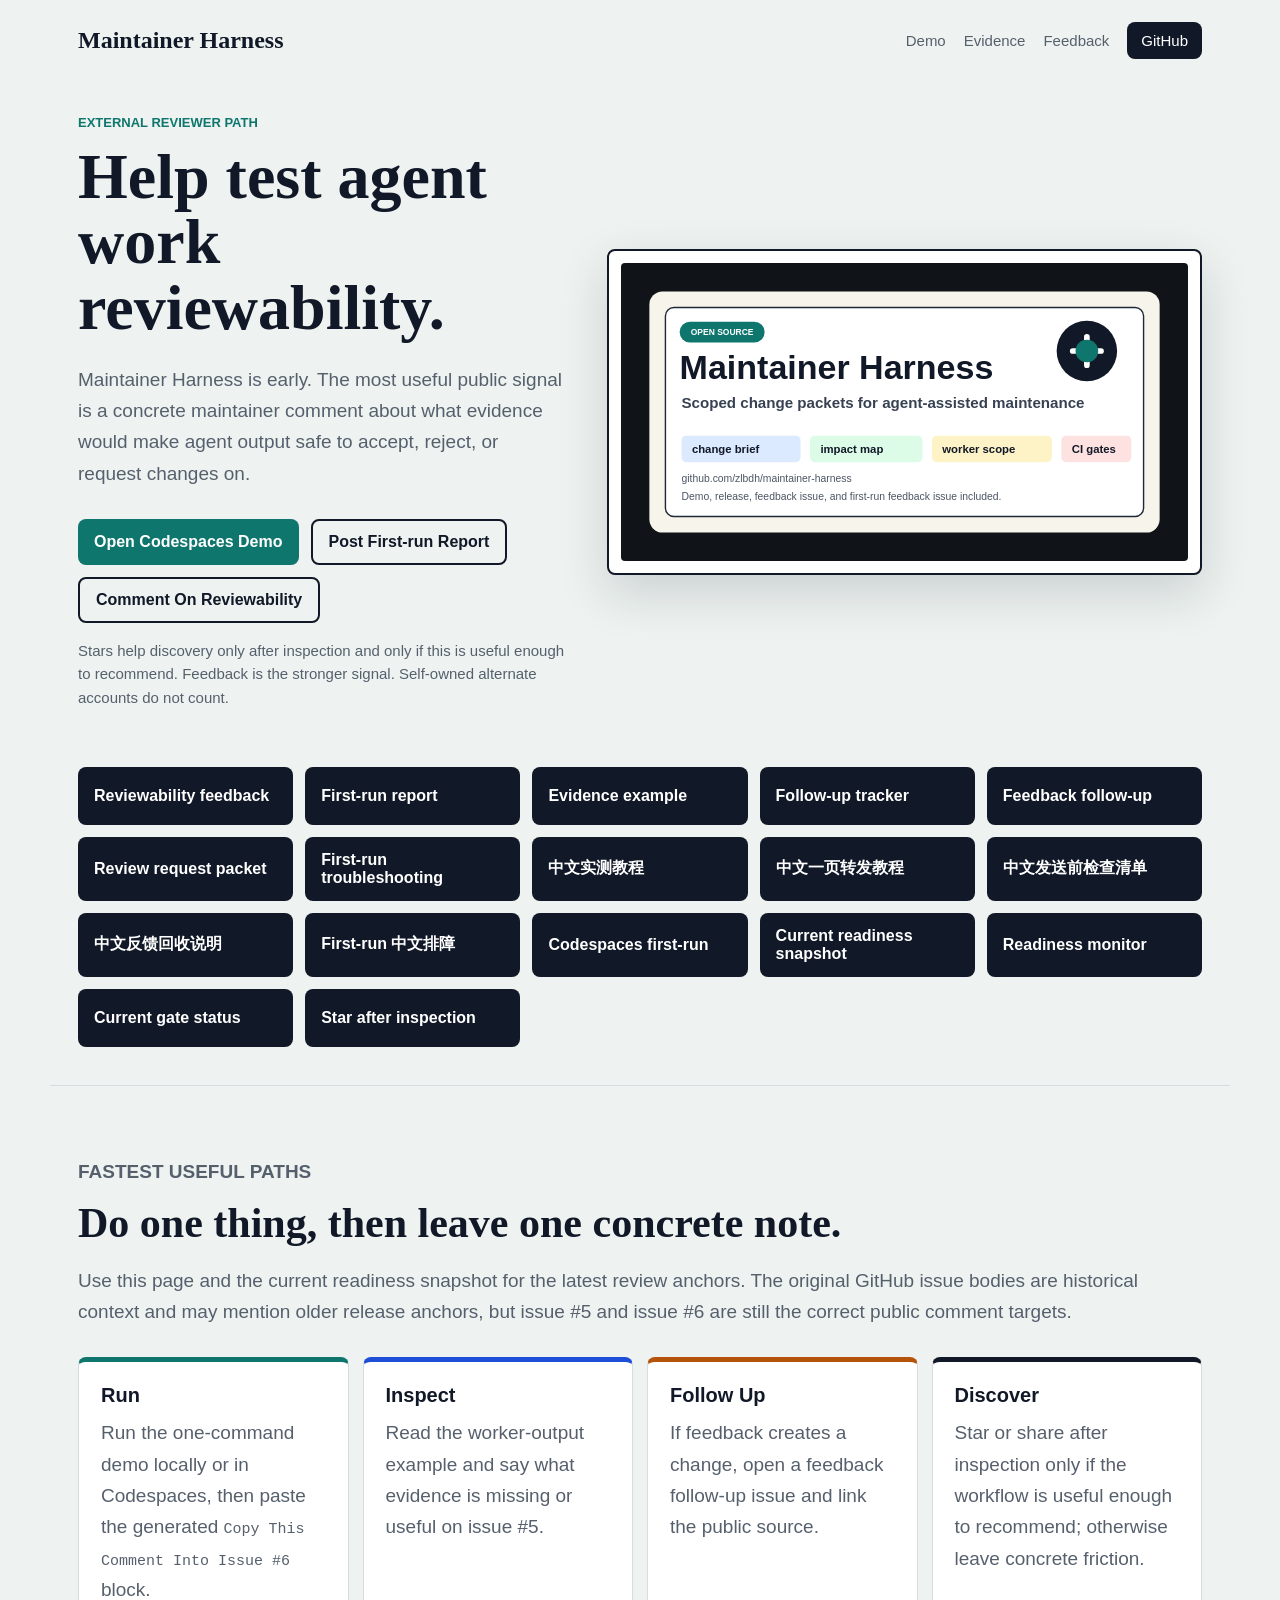
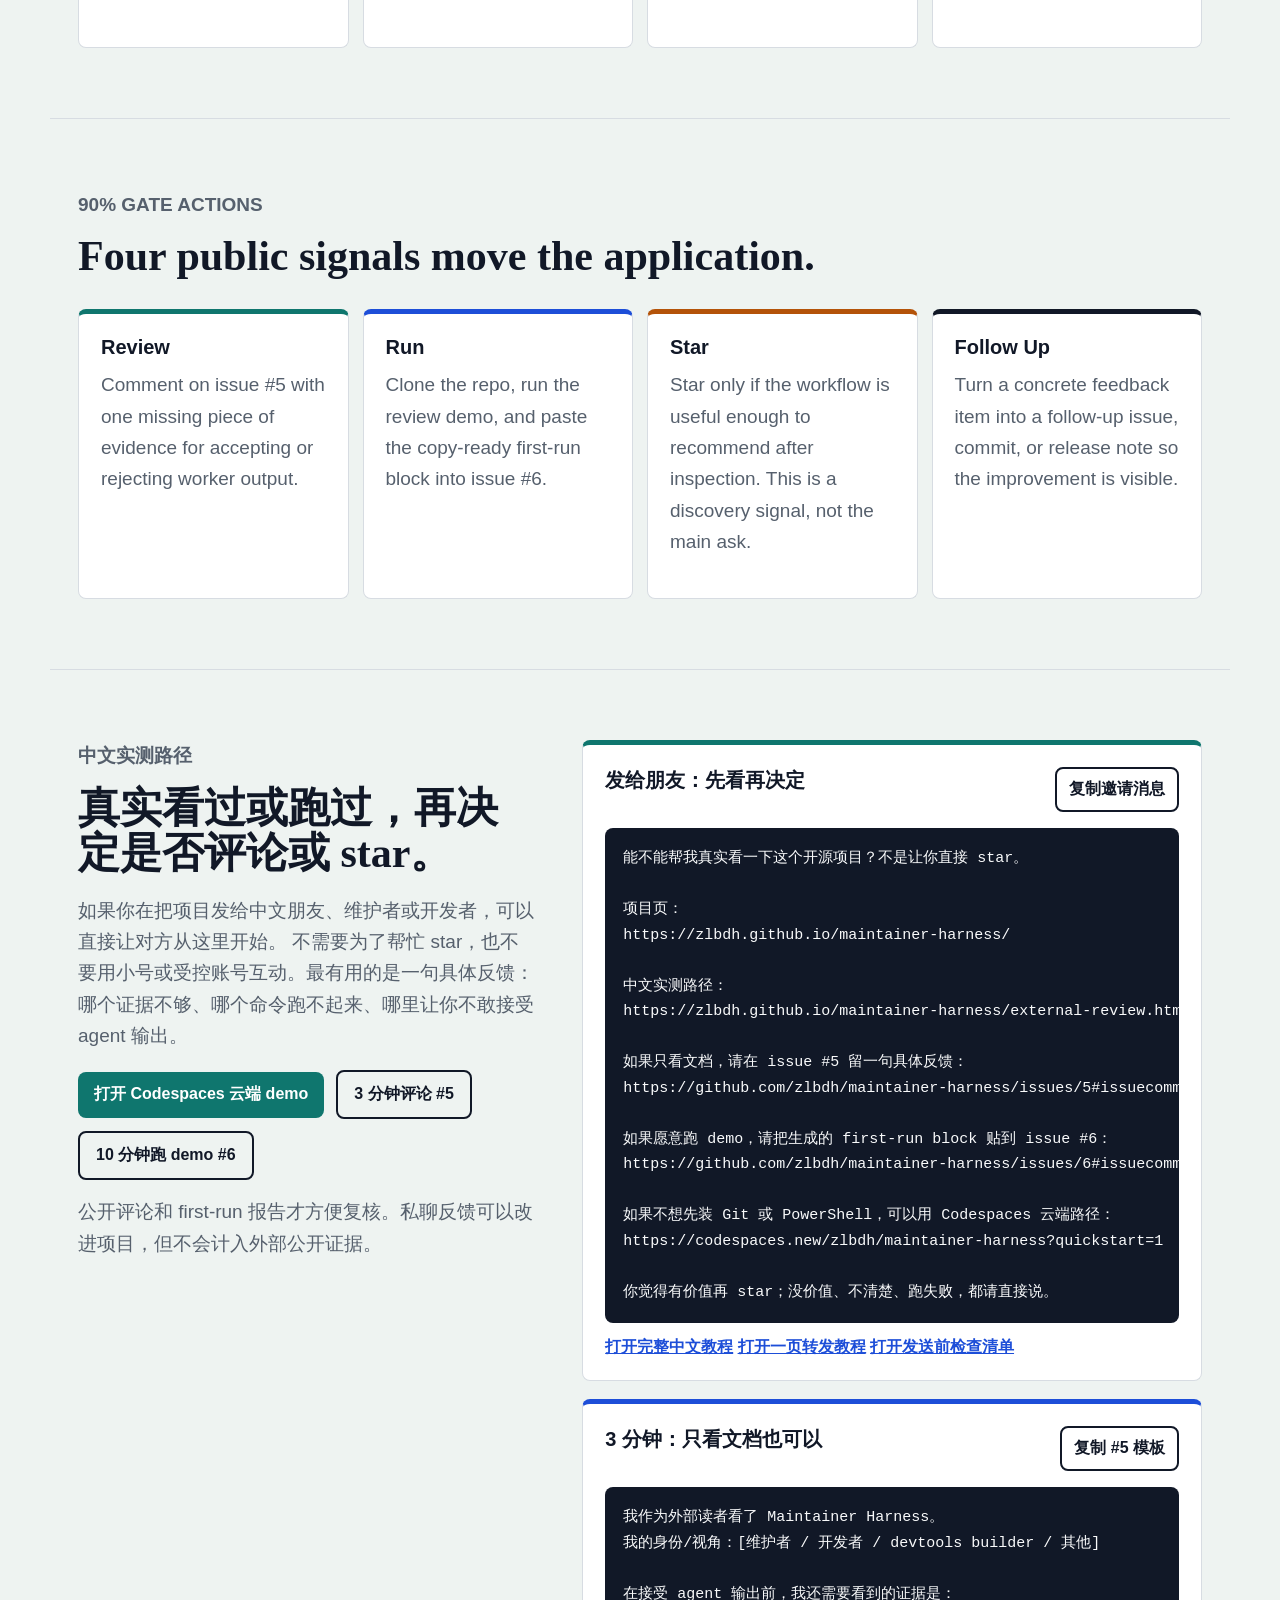
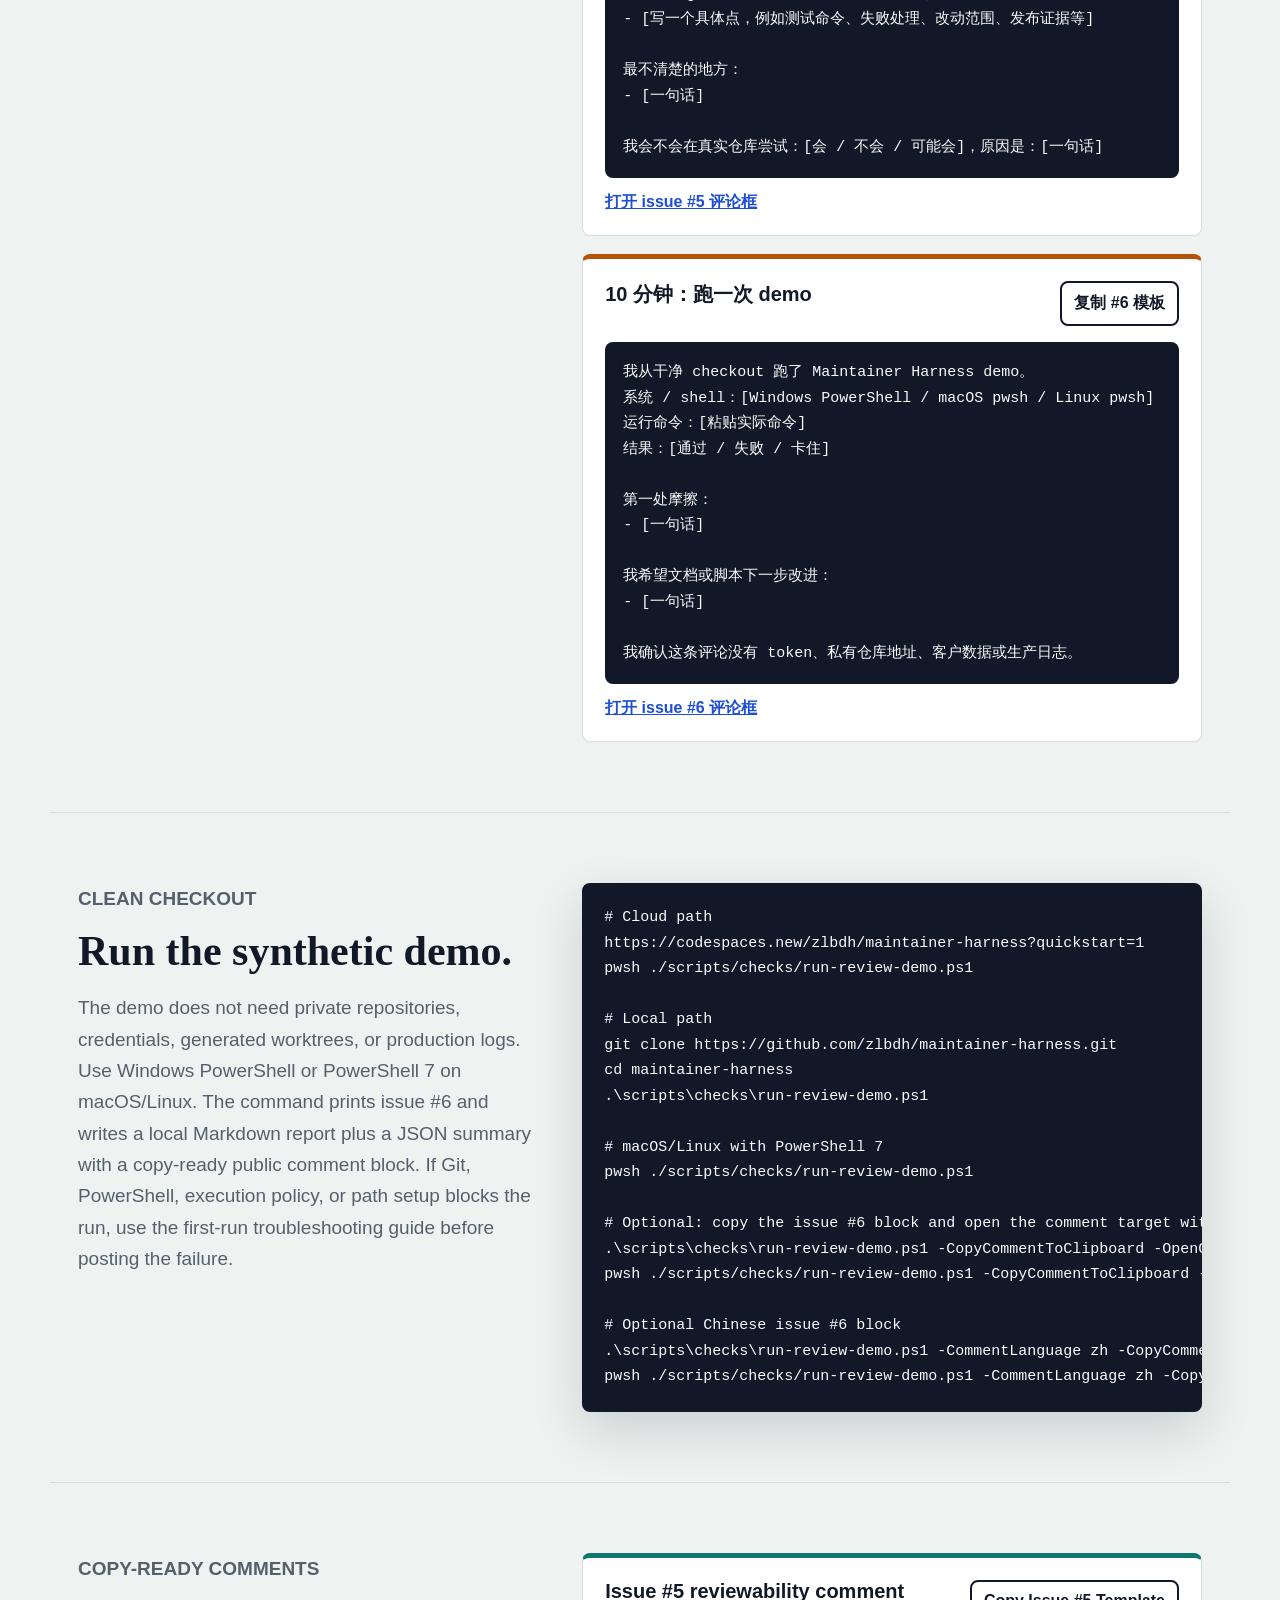
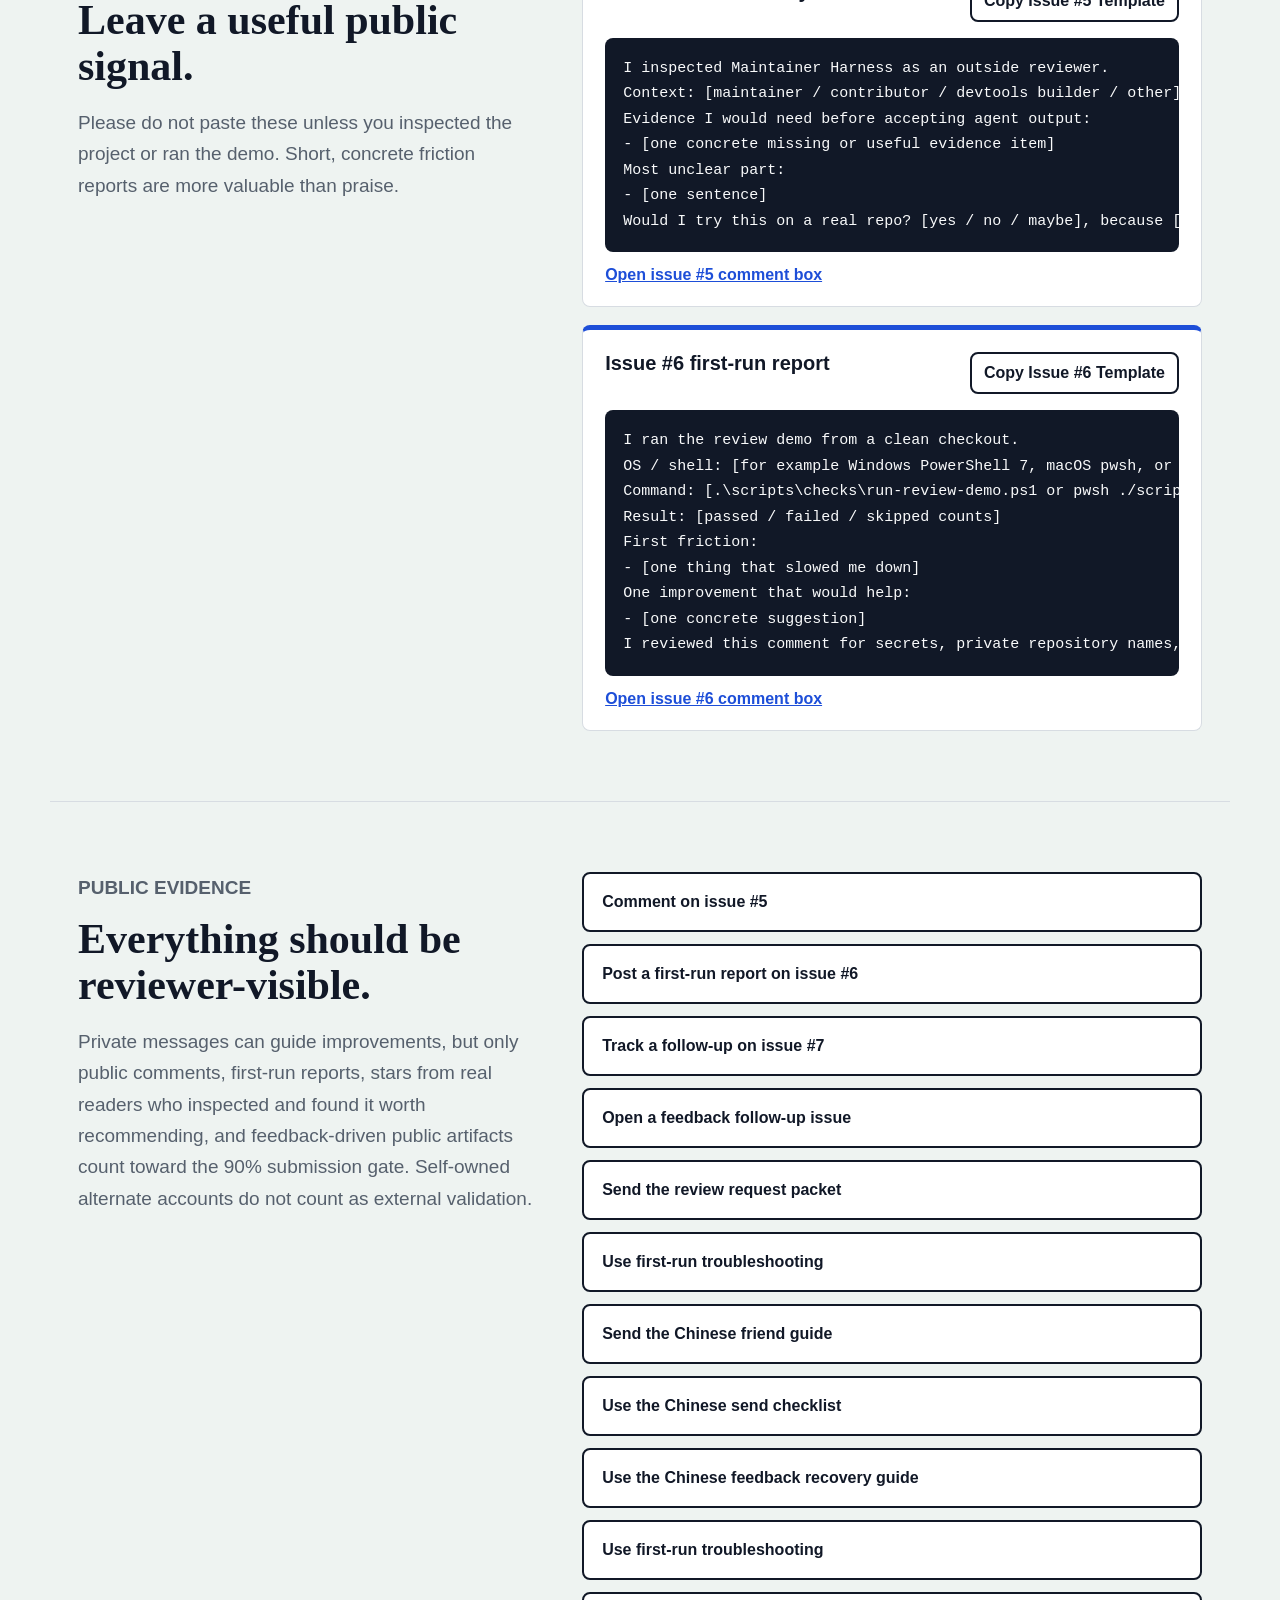
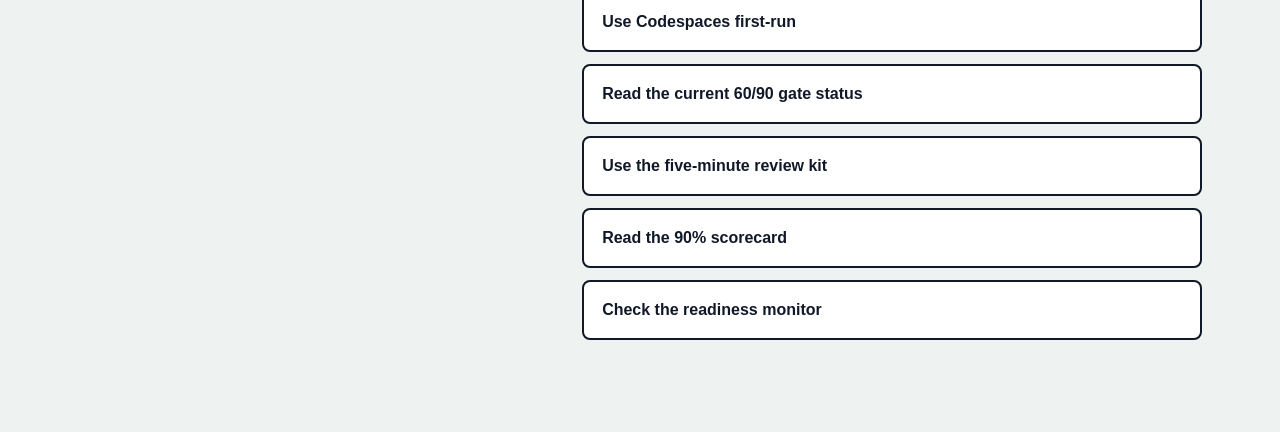
==== commit 28e6948d: "docs(review): 收紧检查后 star 口径" ====
--- a/docs/external-review.html
+++ b/docs/external-review.html
@@ -41,8 +41,9 @@
           <a class="button secondary" href="https://github.com/zlbdh/maintainer-harness/issues/5#issuecomment-new">Comment On Reviewability</a>
         </div>
         <p class="microcopy">
-          Stars help discovery only after inspection. Feedback is the stronger signal.
-          Self-owned alternate accounts do not count.
+          Stars help discovery only after inspection and only if this is useful
+          enough to recommend. Feedback is the stronger signal. Self-owned
+          alternate accounts do not count.
         </p>
       </div>
       <div class="hero-media" aria-label="Maintainer Harness preview">
@@ -94,7 +95,7 @@
         </article>
         <article>
           <h3>Discover</h3>
-          <p>Star or share after inspection only if the workflow is useful enough to recommend.</p>
+          <p>Star or share after inspection only if the workflow is useful enough to recommend; otherwise leave concrete friction.</p>
         </article>
       </div>
     </section>
@@ -113,7 +114,7 @@
         </article>
         <article>
           <h3>Star</h3>
-          <p>Star only if the workflow is useful after inspection. This is a discovery signal, not the main ask.</p>
+          <p>Star only if the workflow is useful enough to recommend after inspection. This is a discovery signal, not the main ask.</p>
         </article>
         <article>
           <h3>Follow Up</h3>
@@ -293,8 +294,9 @@
         <h2 id="links-title">Everything should be reviewer-visible.</h2>
         <p>
           Private messages can guide improvements, but only public comments,
-          first-run reports, stars from real readers, and feedback-driven public
-          artifacts count toward the 90% submission gate.
+          first-run reports, stars from real readers who inspected and found it
+          worth recommending, and feedback-driven public artifacts count toward
+          the 90% submission gate.
           Self-owned alternate accounts do not count as external validation.
         </p>
       </div>
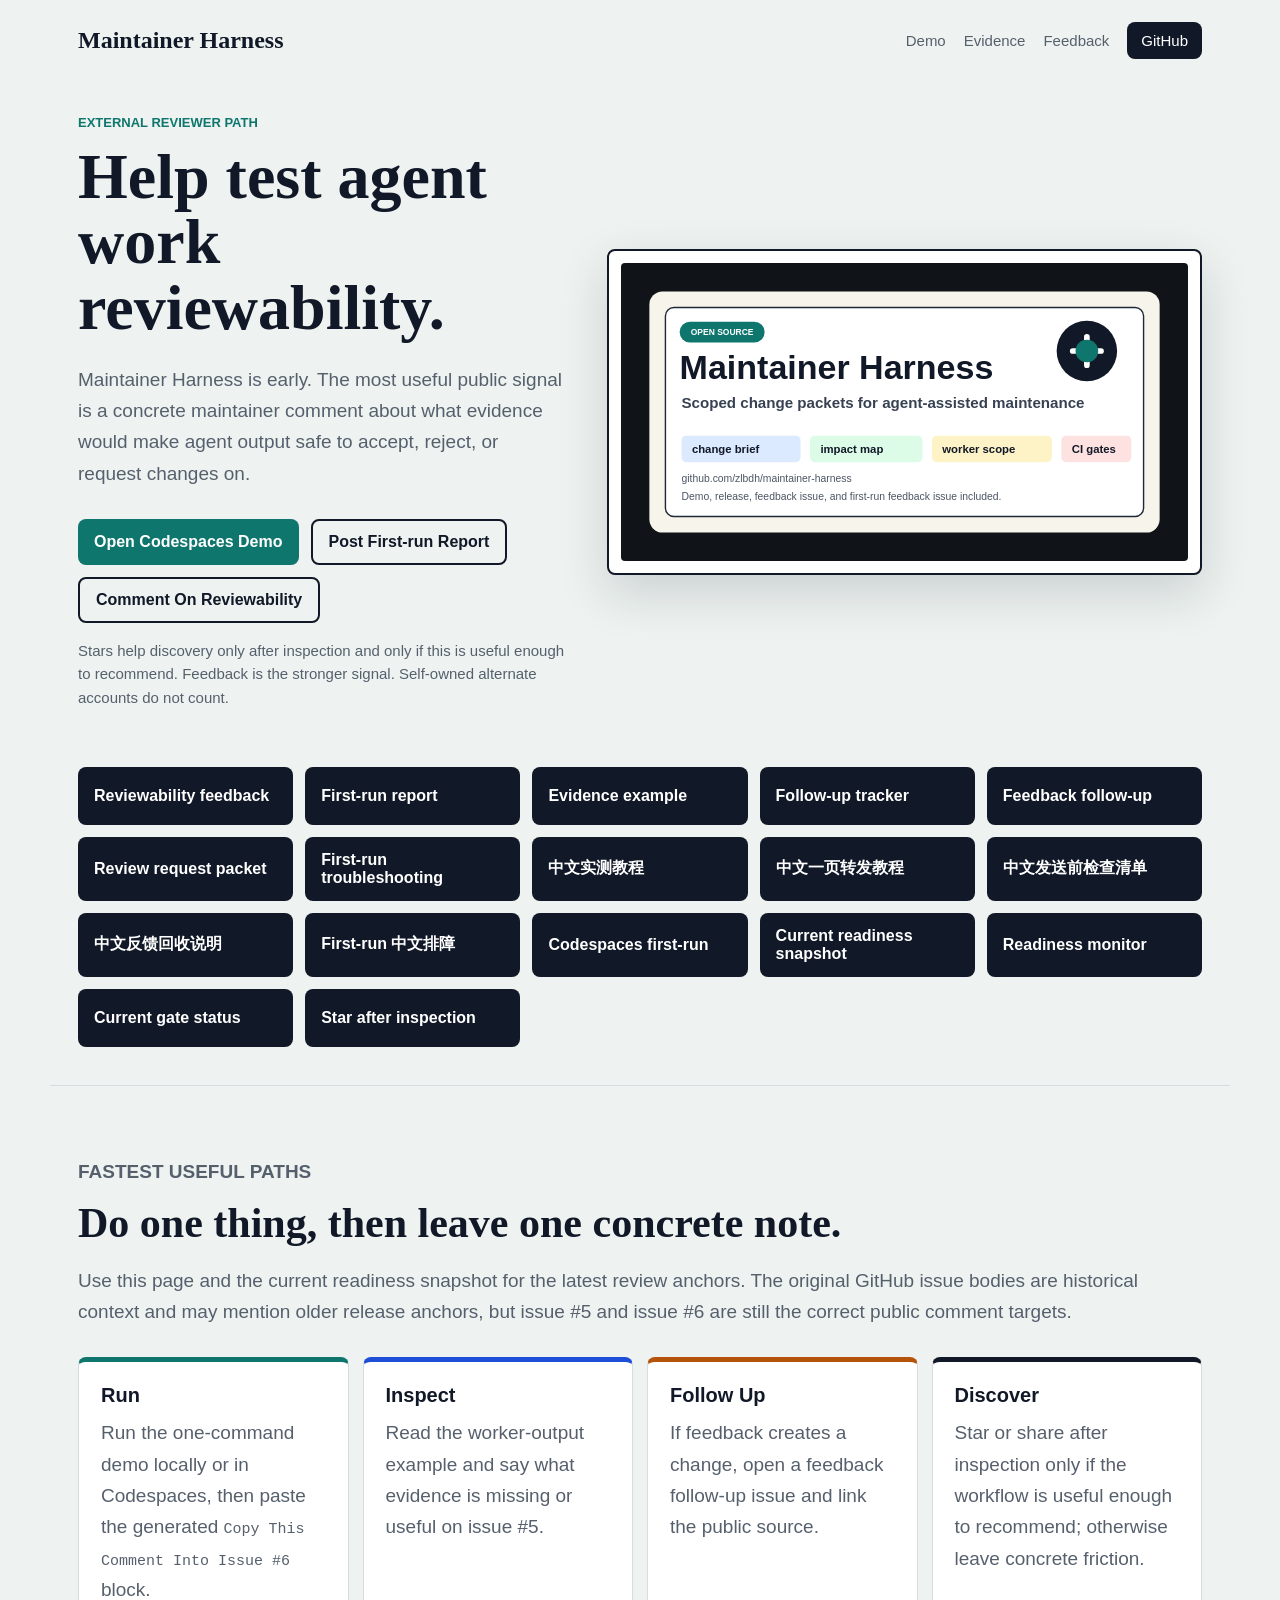
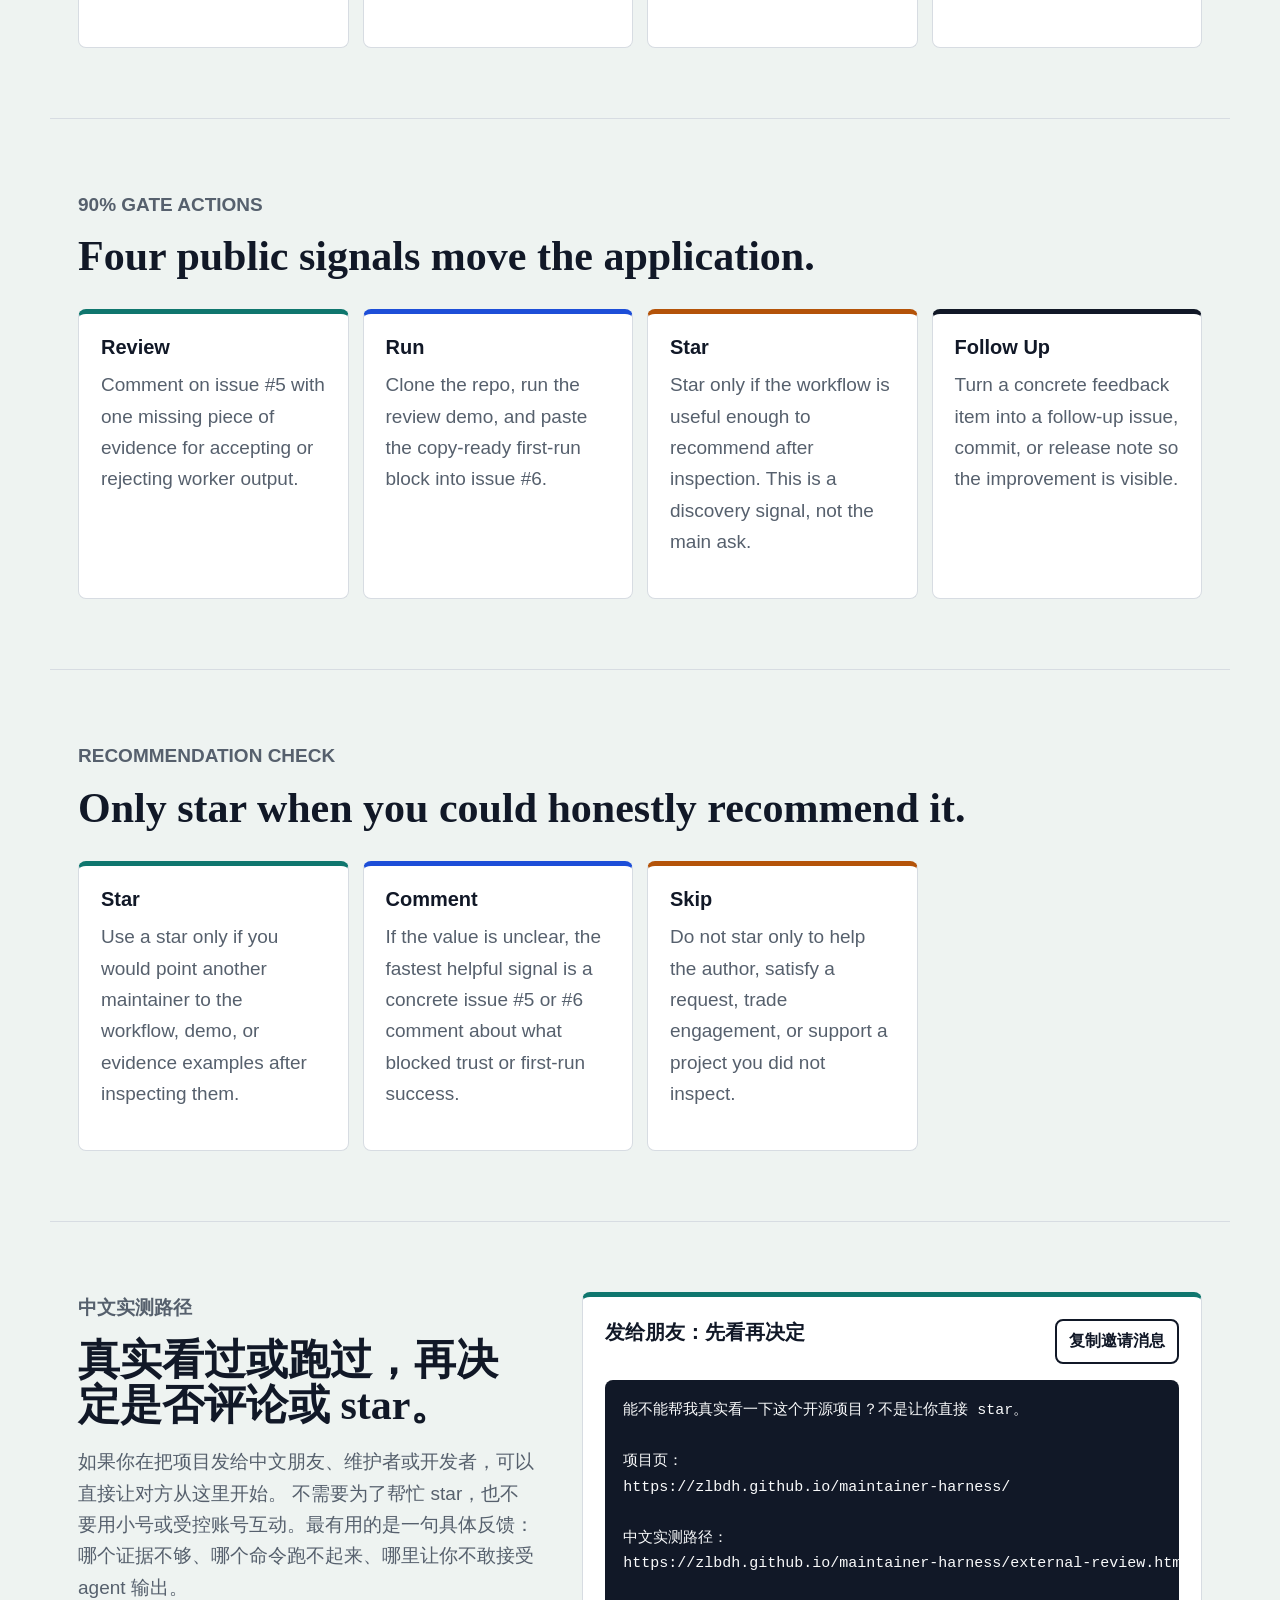
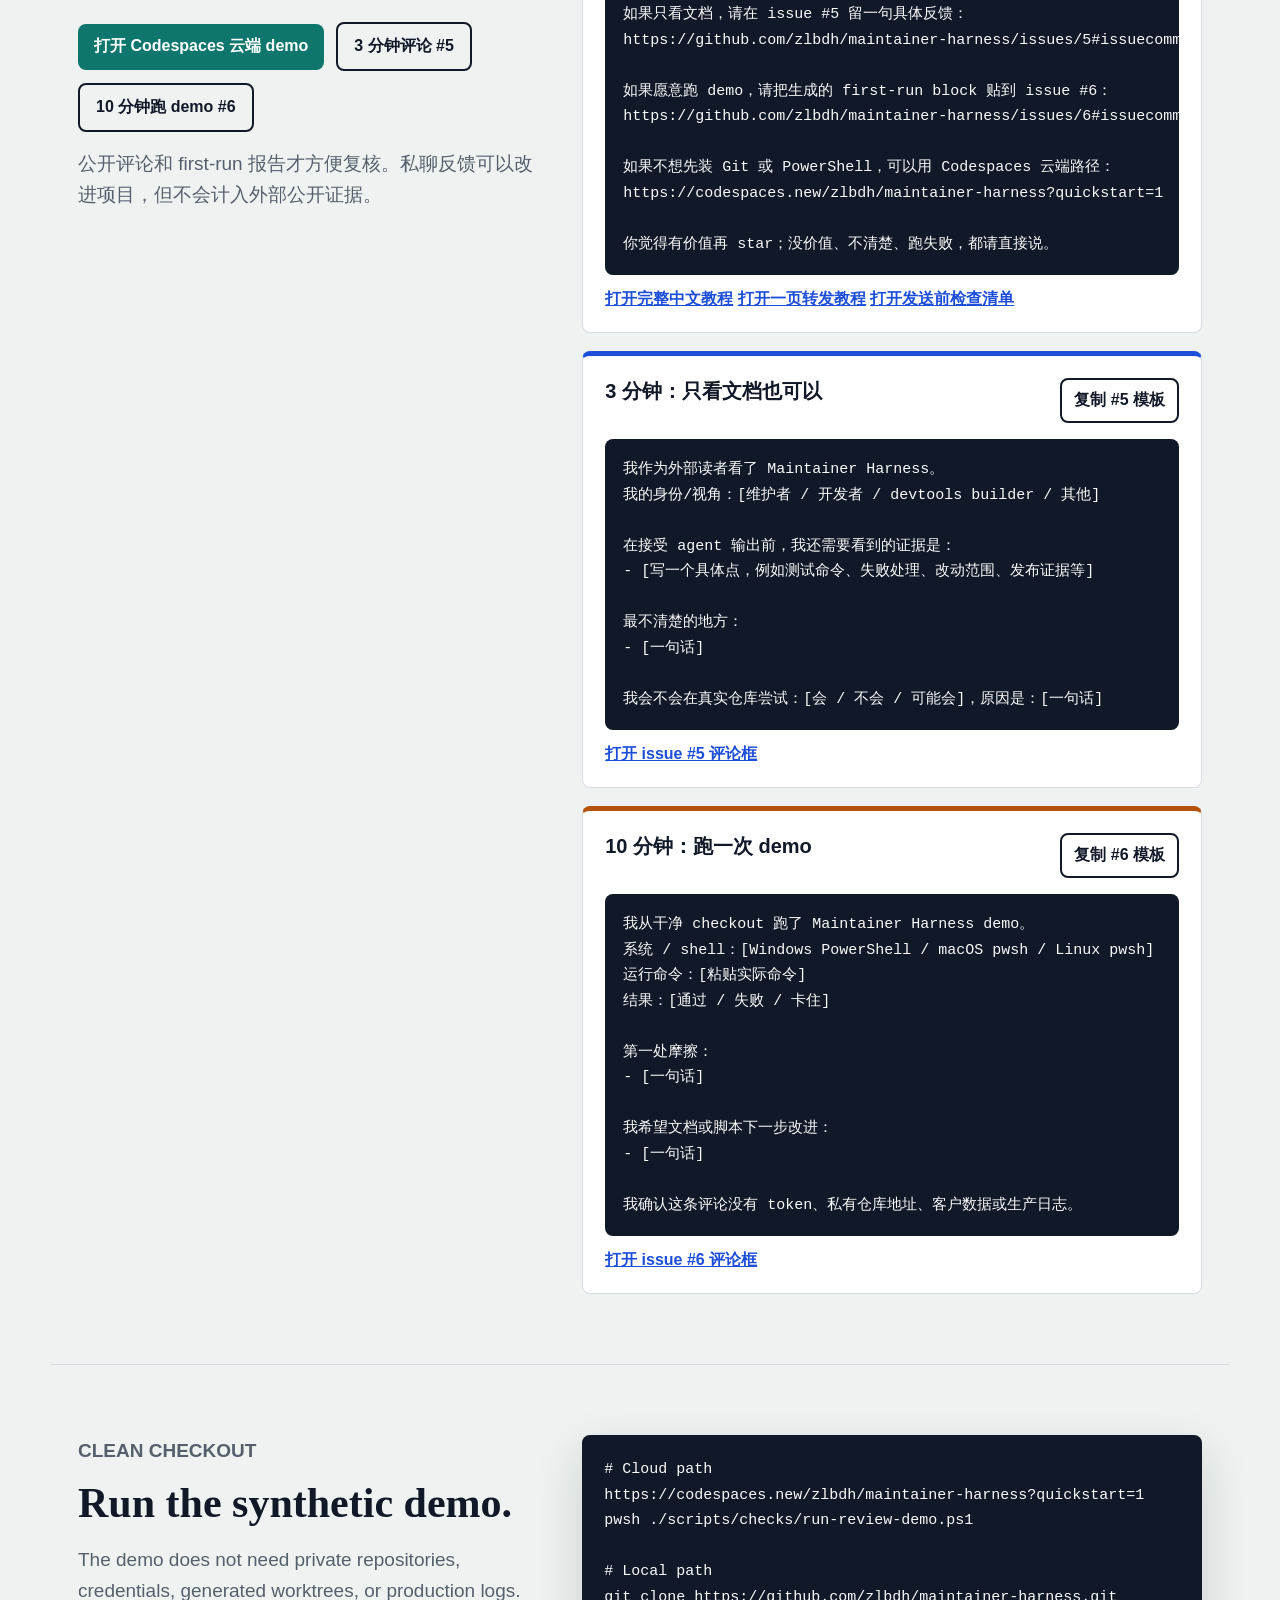
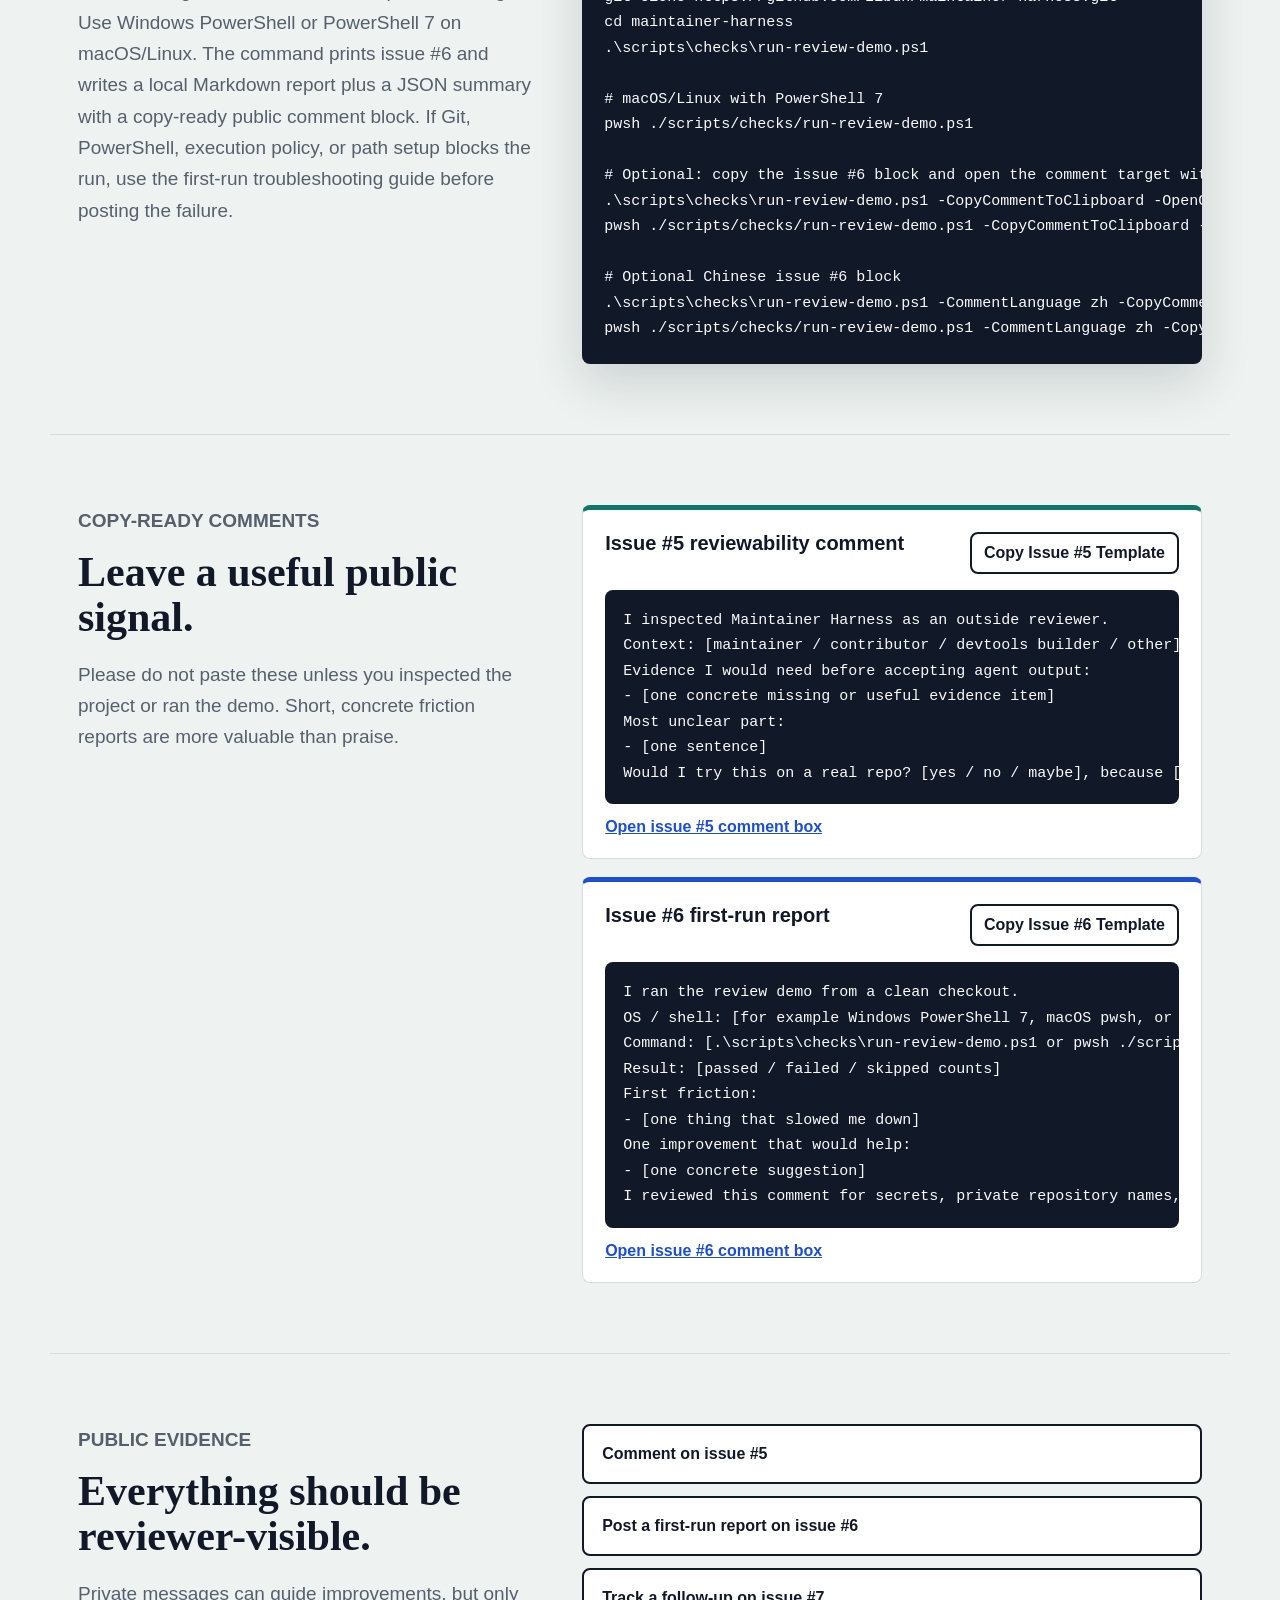
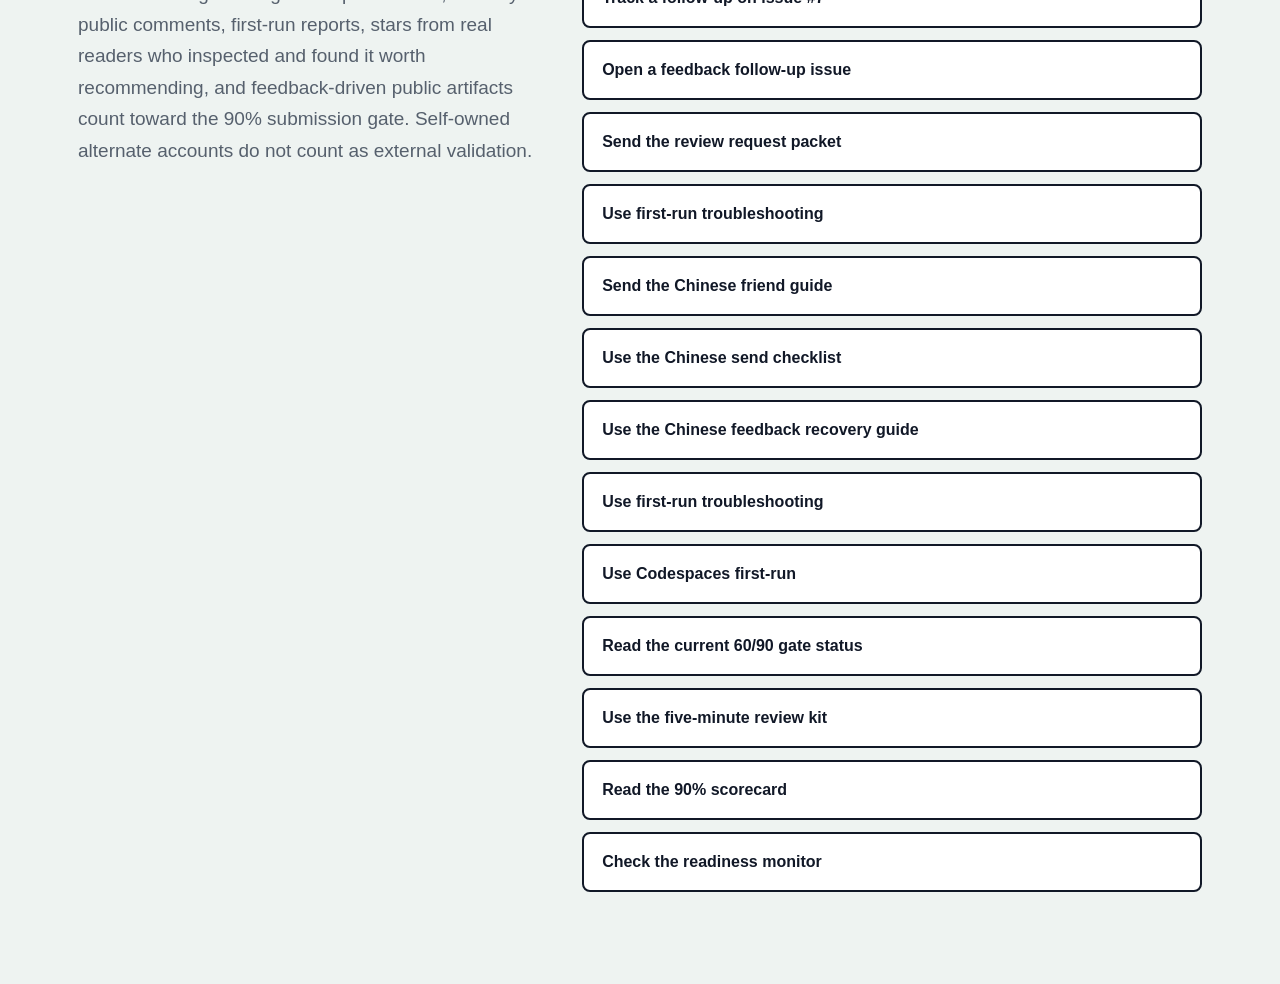
==== commit 8a1efae3: "docs(review): 增加推荐后 star 判断边界" ====
--- a/docs/external-review.html
+++ b/docs/external-review.html
@@ -123,6 +123,25 @@
       </div>
     </section>
 
+    <section class="section" aria-labelledby="recommend-title">
+      <p class="eyebrow">Recommendation check</p>
+      <h2 id="recommend-title">Only star when you could honestly recommend it.</h2>
+      <div class="grid">
+        <article>
+          <h3>Star</h3>
+          <p>Use a star only if you would point another maintainer to the workflow, demo, or evidence examples after inspecting them.</p>
+        </article>
+        <article>
+          <h3>Comment</h3>
+          <p>If the value is unclear, the fastest helpful signal is a concrete issue #5 or #6 comment about what blocked trust or first-run success.</p>
+        </article>
+        <article>
+          <h3>Skip</h3>
+          <p>Do not star only to help the author, satisfy a request, trade engagement, or support a project you did not inspect.</p>
+        </article>
+      </div>
+    </section>
+
     <section id="zh-review" class="section split" aria-labelledby="zh-review-title">
       <div>
         <p class="eyebrow">中文实测路径</p>
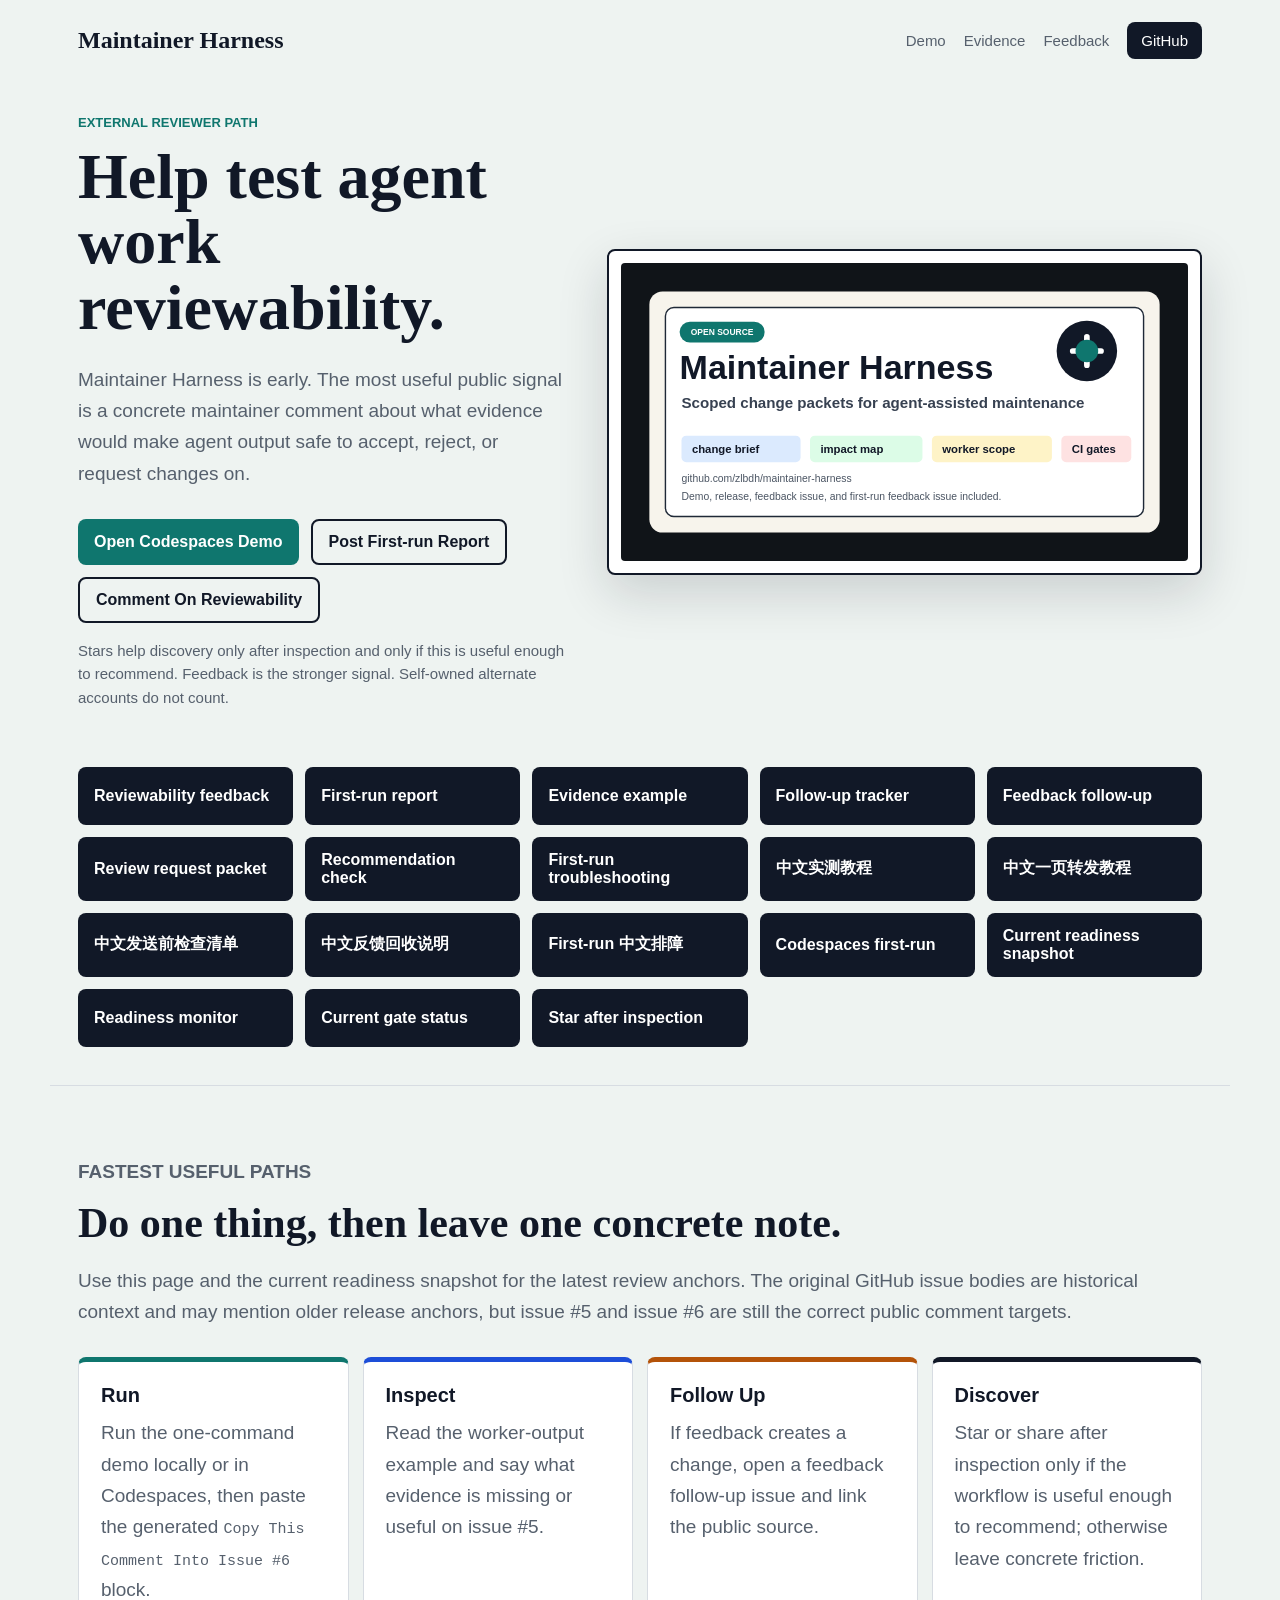
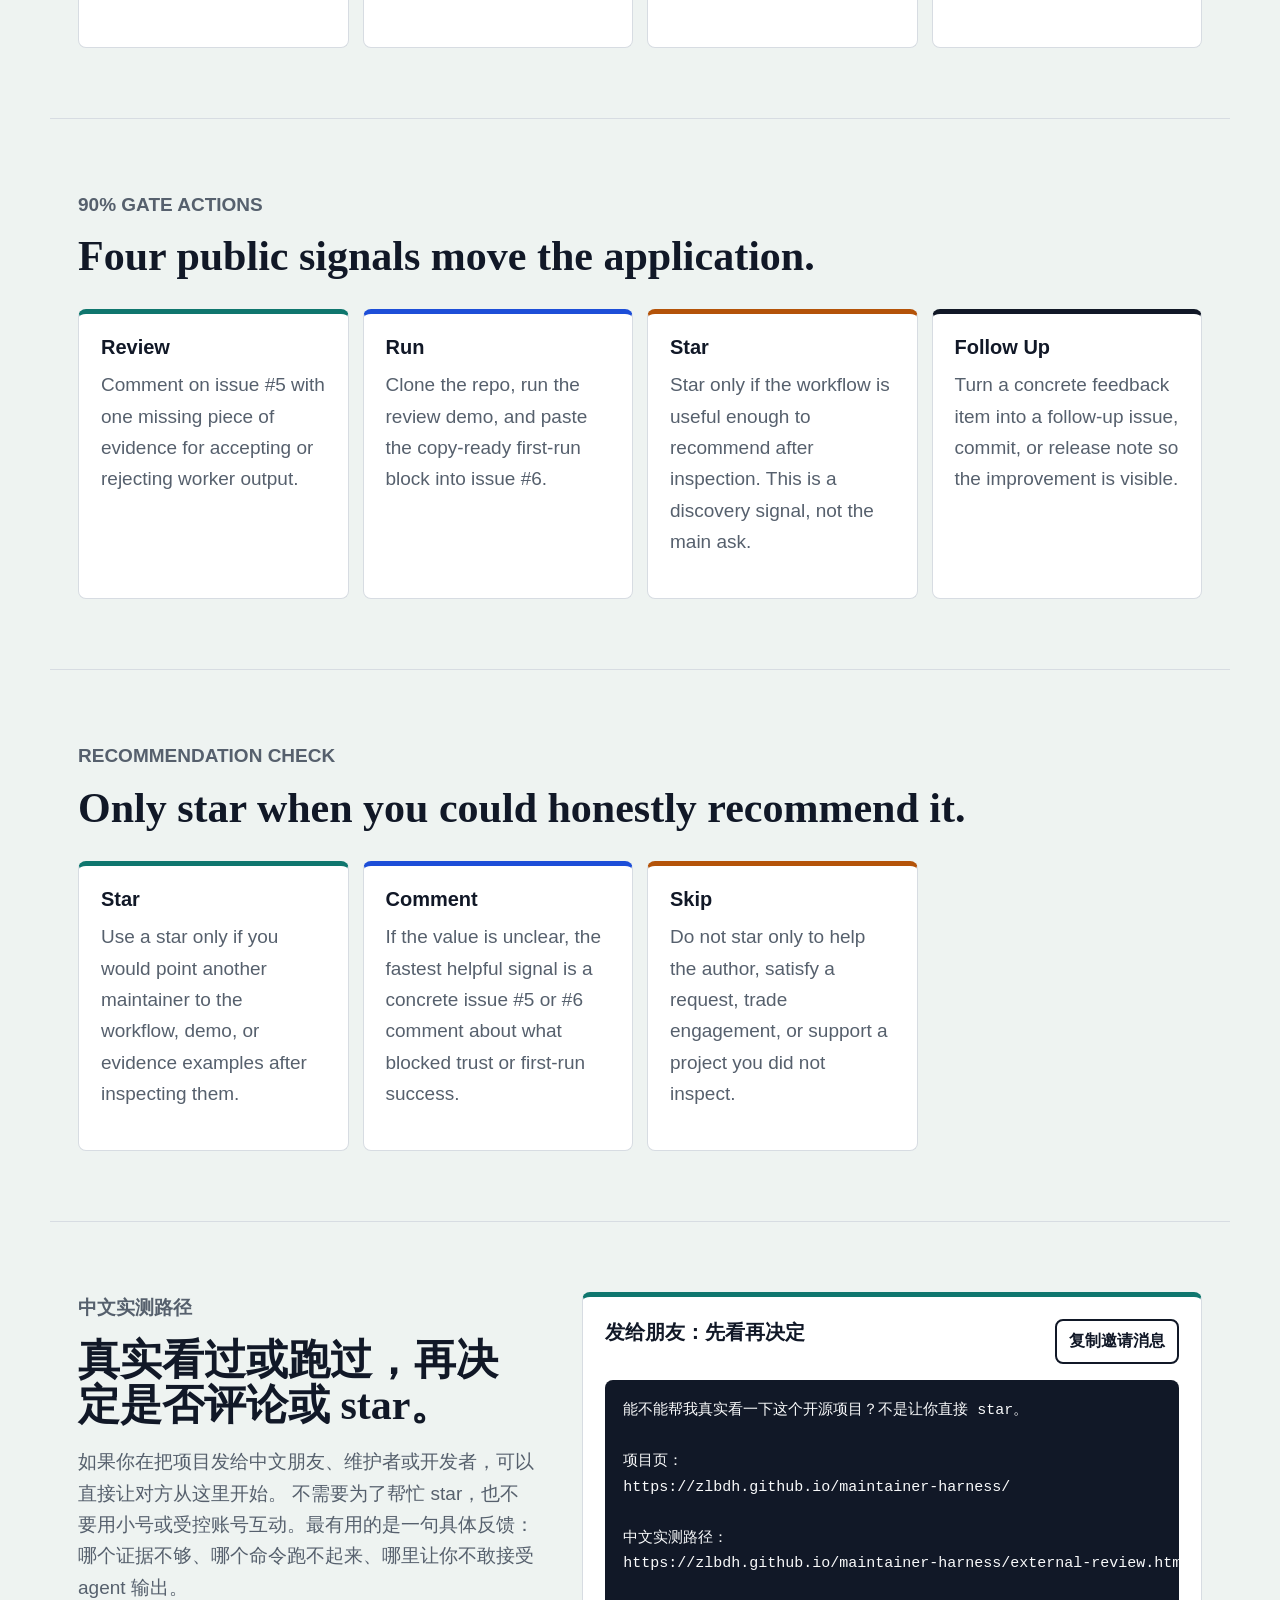
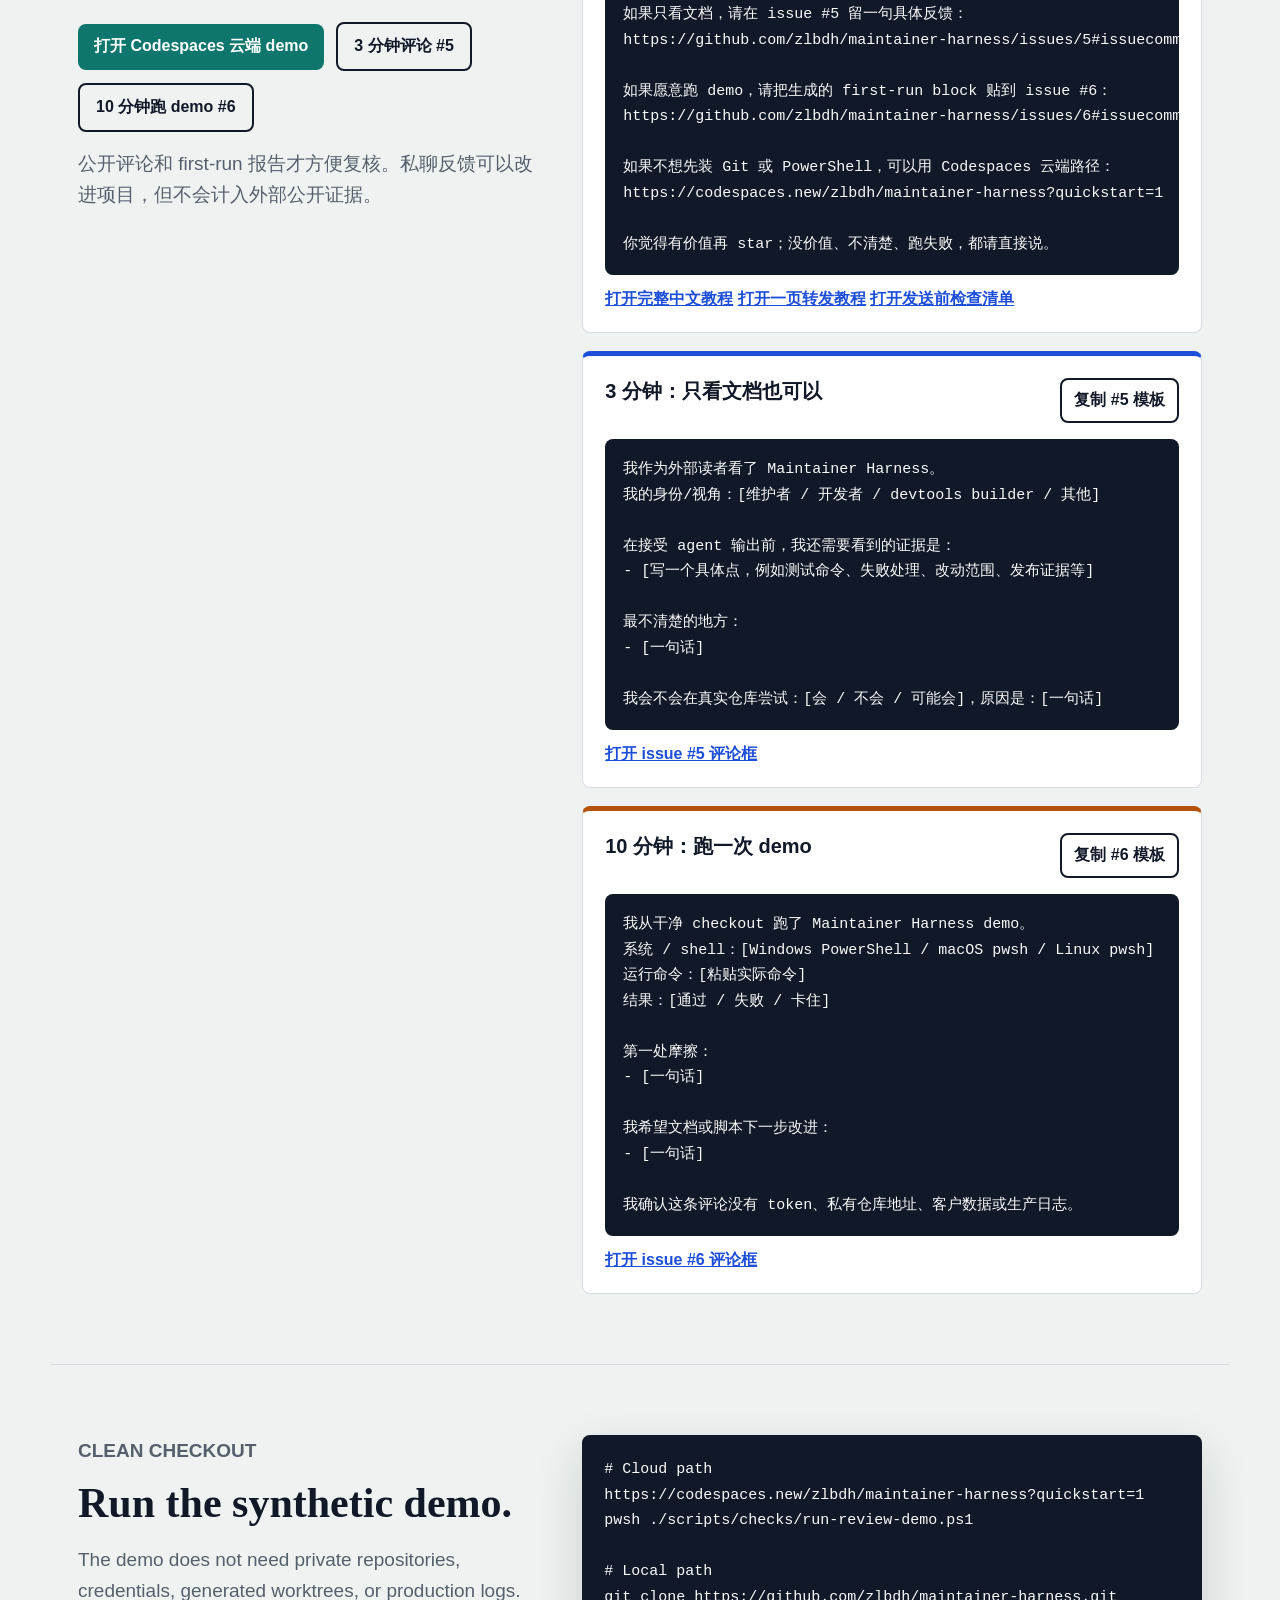
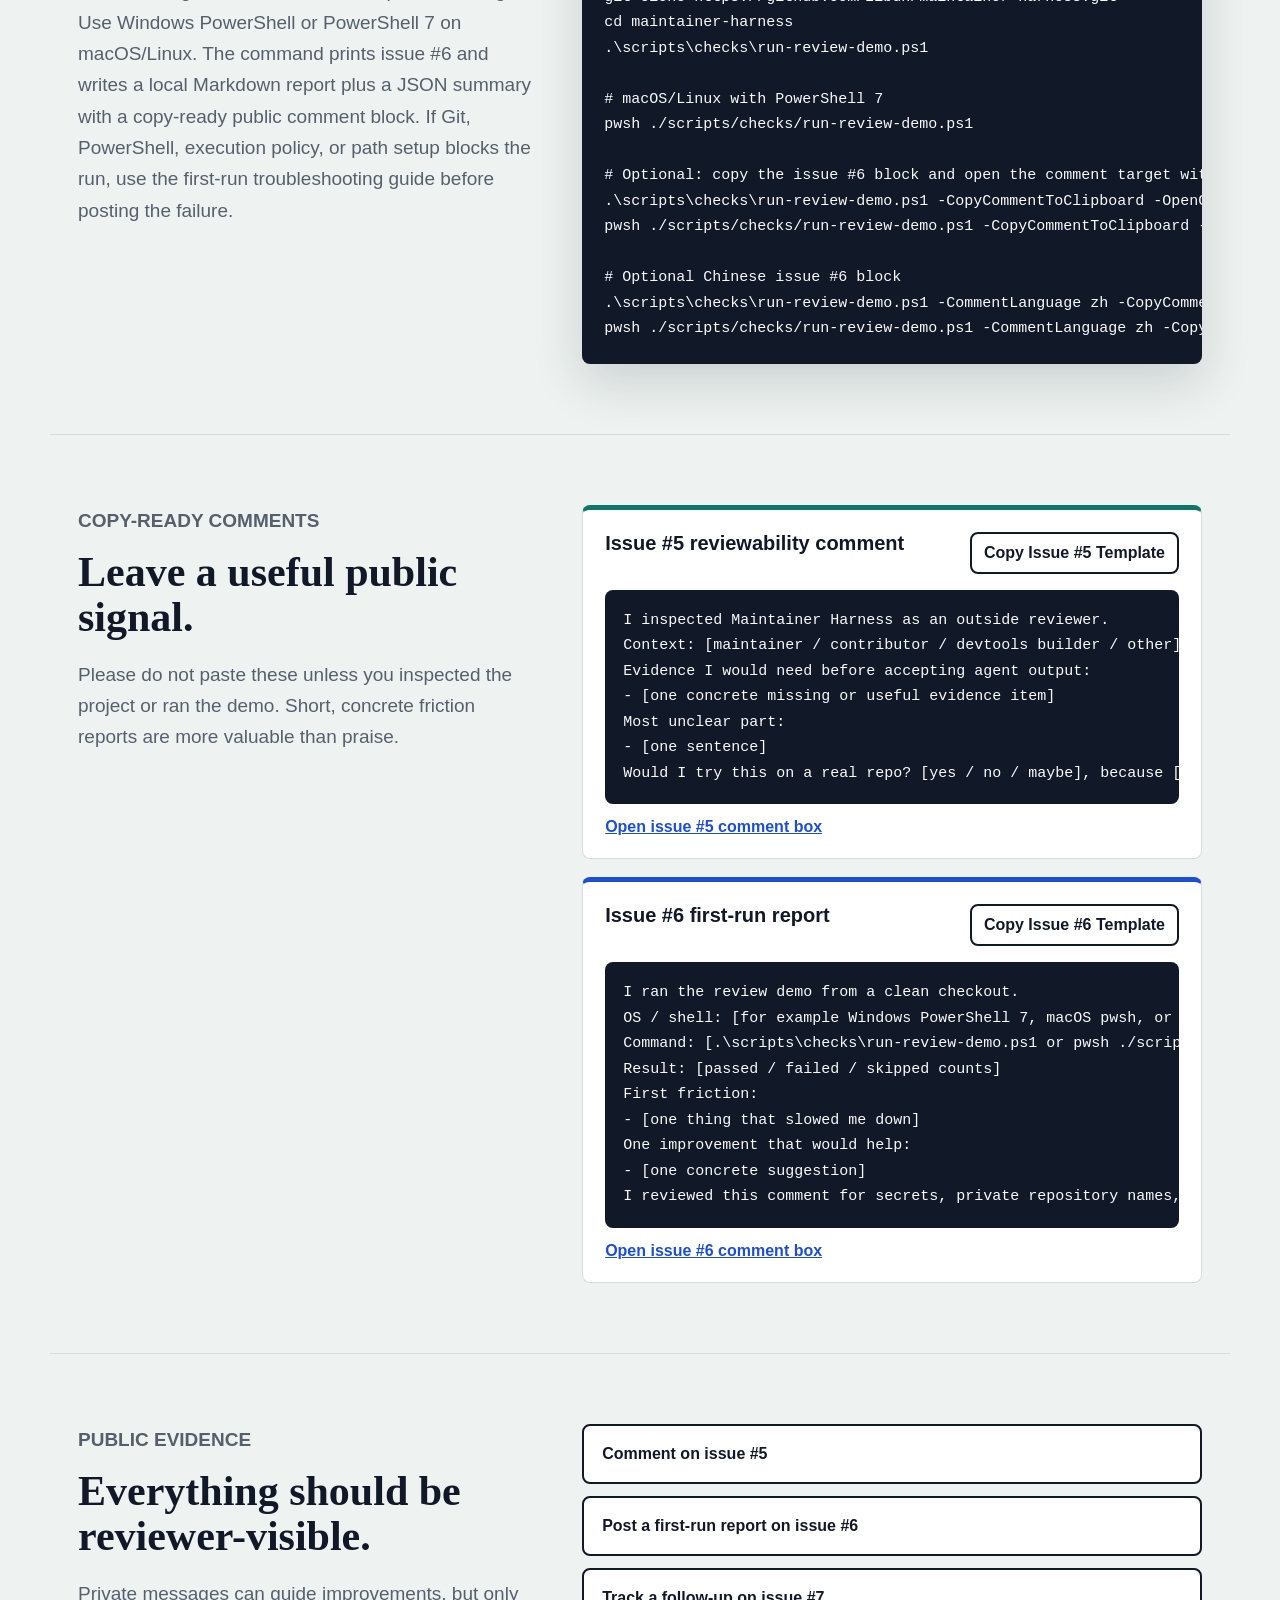
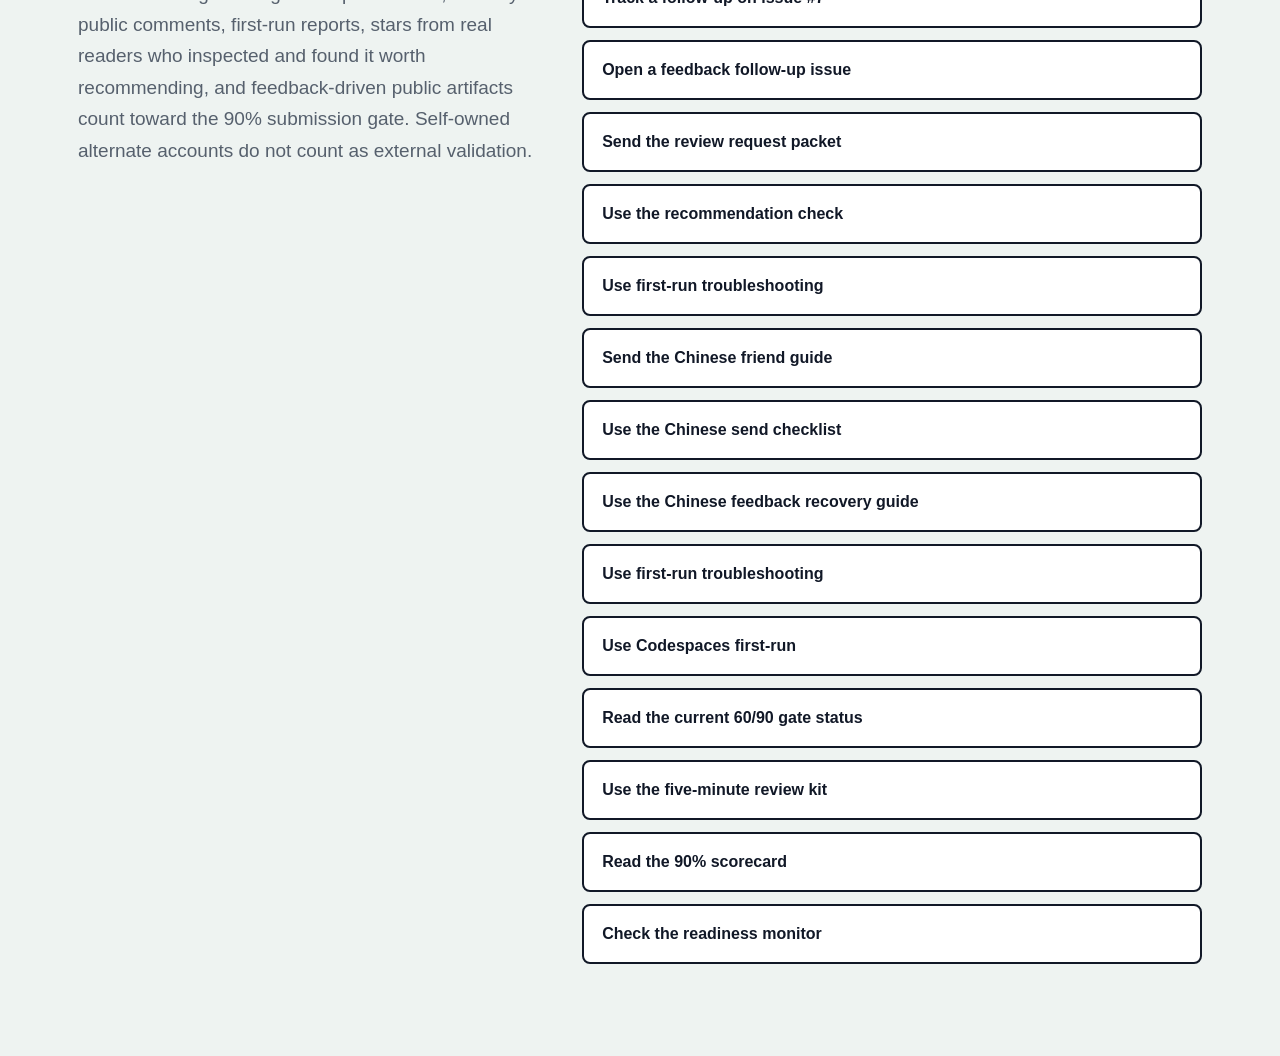
==== commit 55dfb805: "docs(review): 增加公开推荐判断清单" ====
--- a/docs/external-review.html
+++ b/docs/external-review.html
@@ -58,6 +58,7 @@
       <a href="https://github.com/zlbdh/maintainer-harness/issues/7">Follow-up tracker</a>
       <a href="https://github.com/zlbdh/maintainer-harness/issues/new?template=feedback_follow_up.md">Feedback follow-up</a>
       <a href="https://github.com/zlbdh/maintainer-harness/blob/main/docs/review-request.md">Review request packet</a>
+      <a href="https://github.com/zlbdh/maintainer-harness/blob/main/docs/recommendation-check.md">Recommendation check</a>
       <a href="https://github.com/zlbdh/maintainer-harness/blob/main/docs/first-run-troubleshooting.md">First-run troubleshooting</a>
       <a href="https://github.com/zlbdh/maintainer-harness/blob/main/docs/friend-review-guide-zh.md">中文实测教程</a>
       <a href="https://github.com/zlbdh/maintainer-harness/blob/main/docs/friend-review-onepager-zh.md">中文一页转发教程</a>
@@ -325,6 +326,7 @@
         <a href="https://github.com/zlbdh/maintainer-harness/issues/7">Track a follow-up on issue #7</a>
         <a href="https://github.com/zlbdh/maintainer-harness/issues/new?template=feedback_follow_up.md">Open a feedback follow-up issue</a>
         <a href="https://github.com/zlbdh/maintainer-harness/blob/main/docs/review-request.md">Send the review request packet</a>
+        <a href="https://github.com/zlbdh/maintainer-harness/blob/main/docs/recommendation-check.md">Use the recommendation check</a>
         <a href="https://github.com/zlbdh/maintainer-harness/blob/main/docs/first-run-troubleshooting.md">Use first-run troubleshooting</a>
         <a href="https://github.com/zlbdh/maintainer-harness/blob/main/docs/friend-review-guide-zh.md">Send the Chinese friend guide</a>
         <a href="https://github.com/zlbdh/maintainer-harness/blob/main/docs/friend-review-send-checklist-zh.md">Use the Chinese send checklist</a>
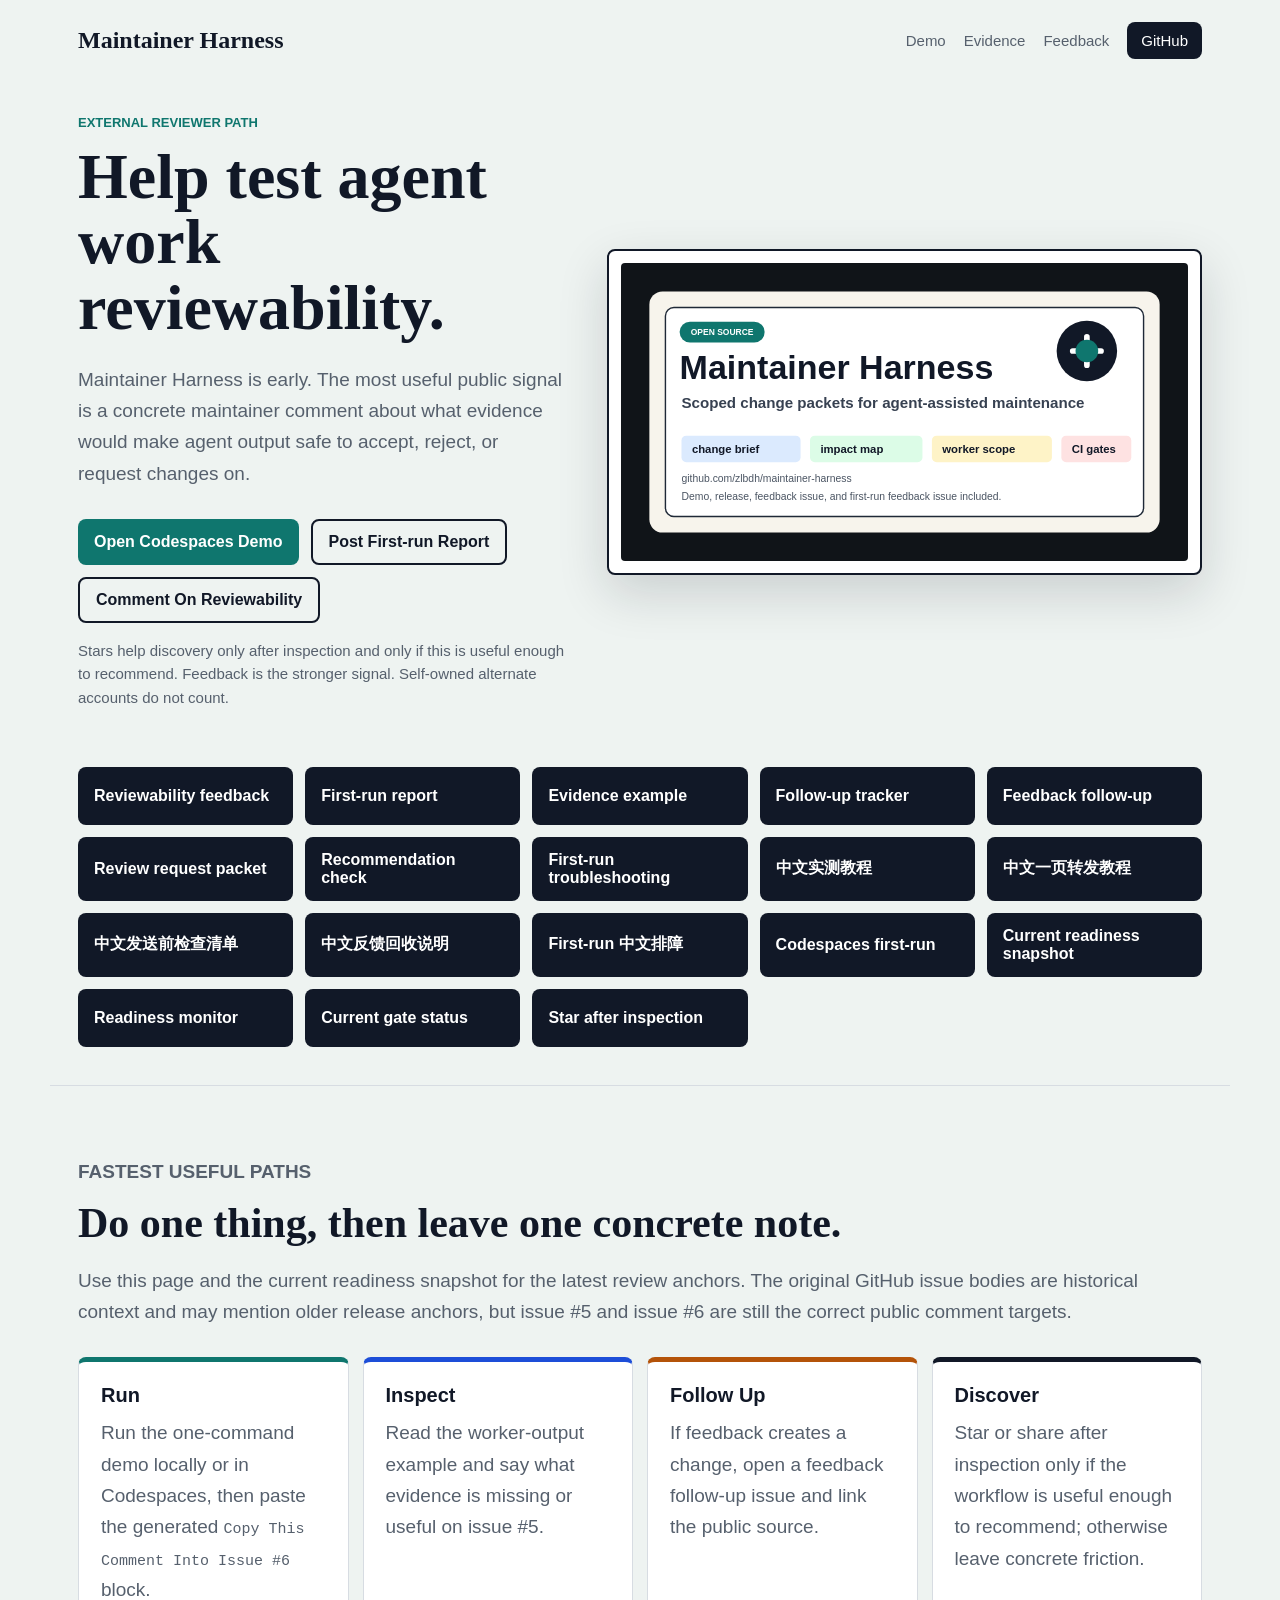
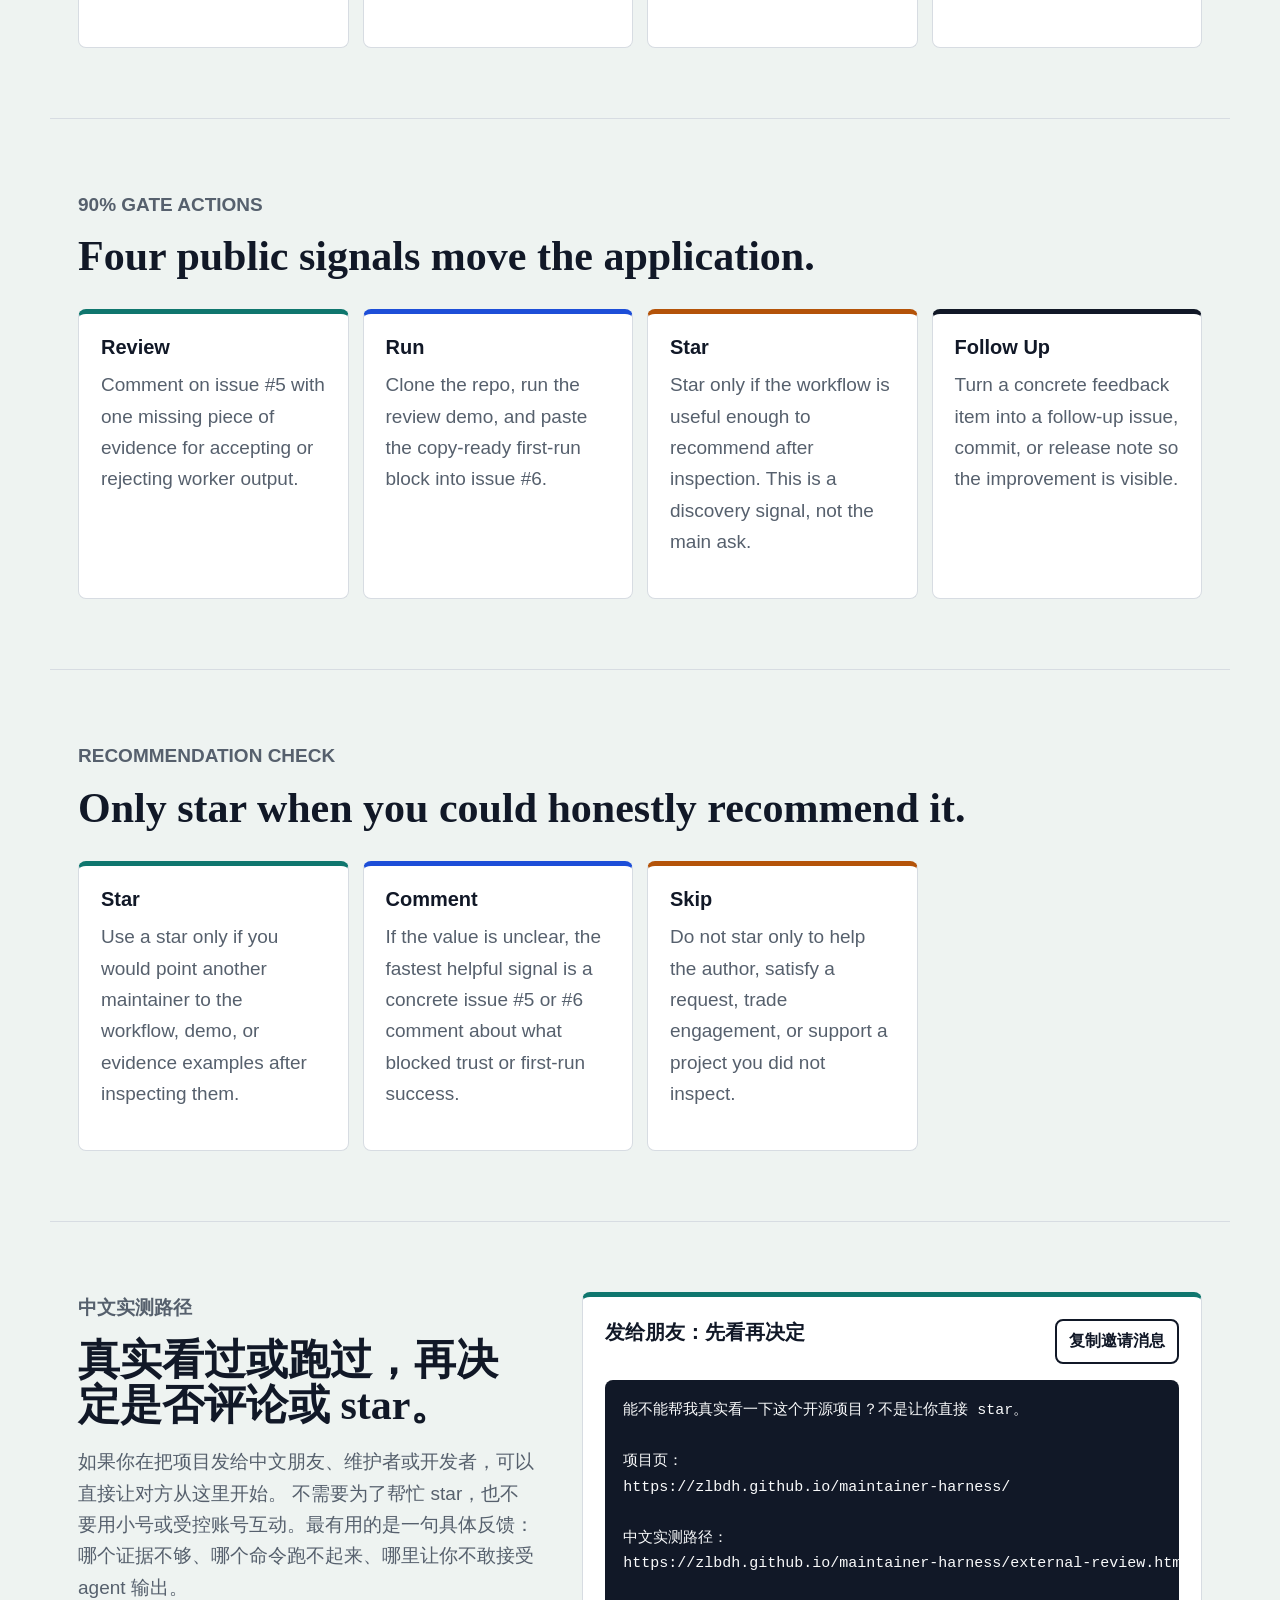
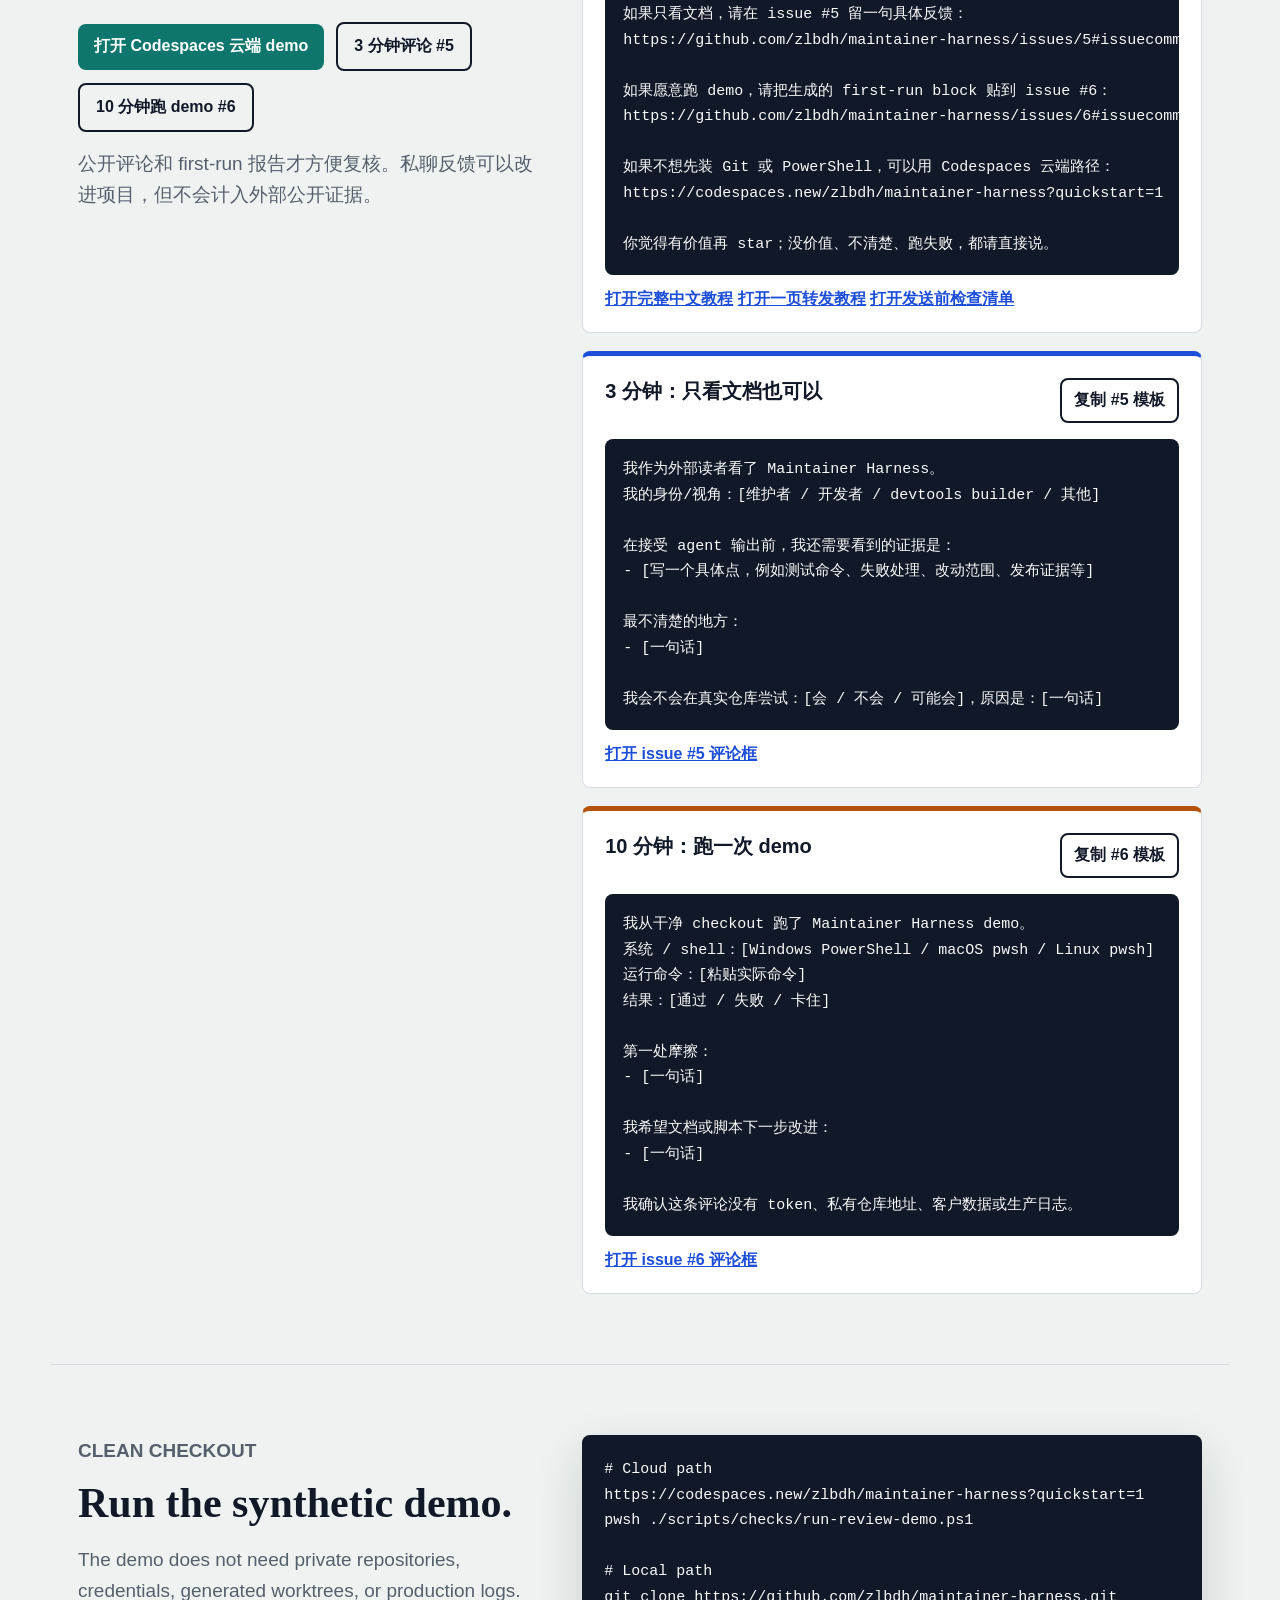
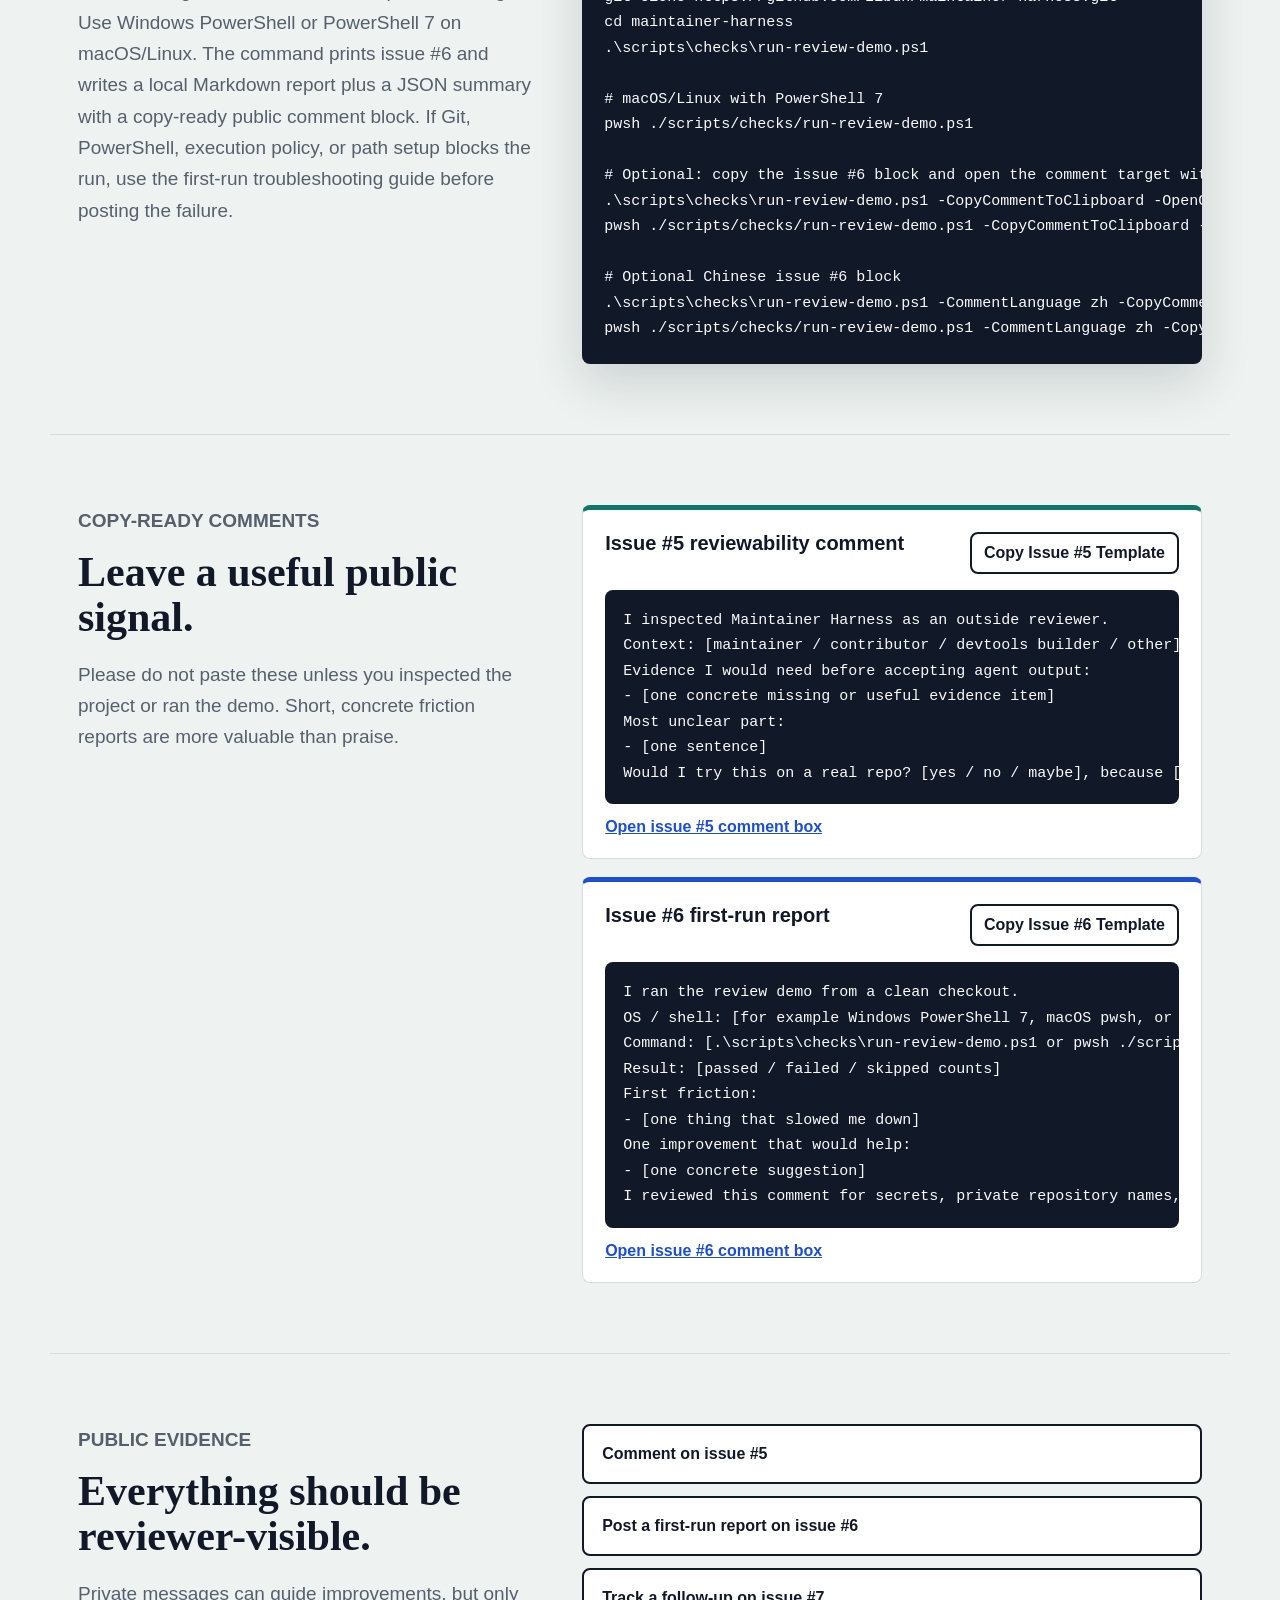
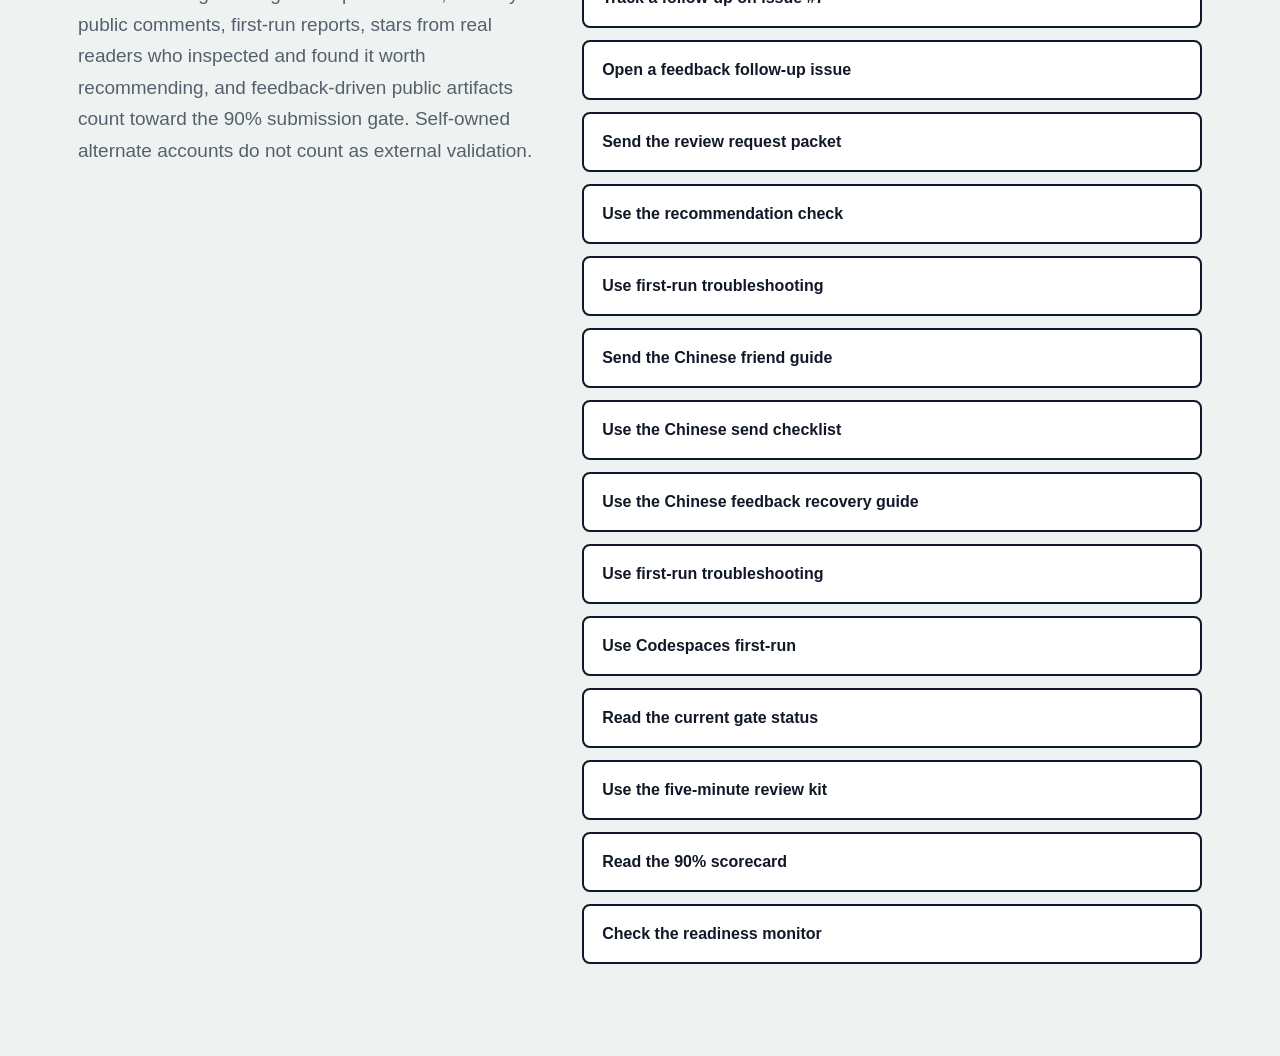
==== commit e8a9c902: "docs(readiness): 清理当前状态陈旧文案" ====
--- a/docs/external-review.html
+++ b/docs/external-review.html
@@ -333,7 +333,7 @@
         <a href="https://github.com/zlbdh/maintainer-harness/blob/main/docs/friend-feedback-recovery-zh.md">Use the Chinese feedback recovery guide</a>
         <a href="https://github.com/zlbdh/maintainer-harness/blob/main/docs/first-run-troubleshooting-zh.md">Use first-run troubleshooting</a>
         <a href="https://github.com/zlbdh/maintainer-harness/blob/main/docs/codespaces-first-run.md">Use Codespaces first-run</a>
-        <a href="https://github.com/zlbdh/maintainer-harness/issues/7#issuecomment-4609294155">Read the current 60/90 gate status</a>
+        <a href="https://github.com/zlbdh/maintainer-harness/issues/7#issuecomment-4609294155">Read the current gate status</a>
         <a href="https://github.com/zlbdh/maintainer-harness/blob/main/docs/maintainer-review-kit.md">Use the five-minute review kit</a>
         <a href="https://github.com/zlbdh/maintainer-harness/blob/main/docs/codex-for-oss-90-scorecard.md">Read the 90% scorecard</a>
         <a href="https://github.com/zlbdh/maintainer-harness/actions/workflows/codex-readiness-monitor.yml">Check the readiness monitor</a>
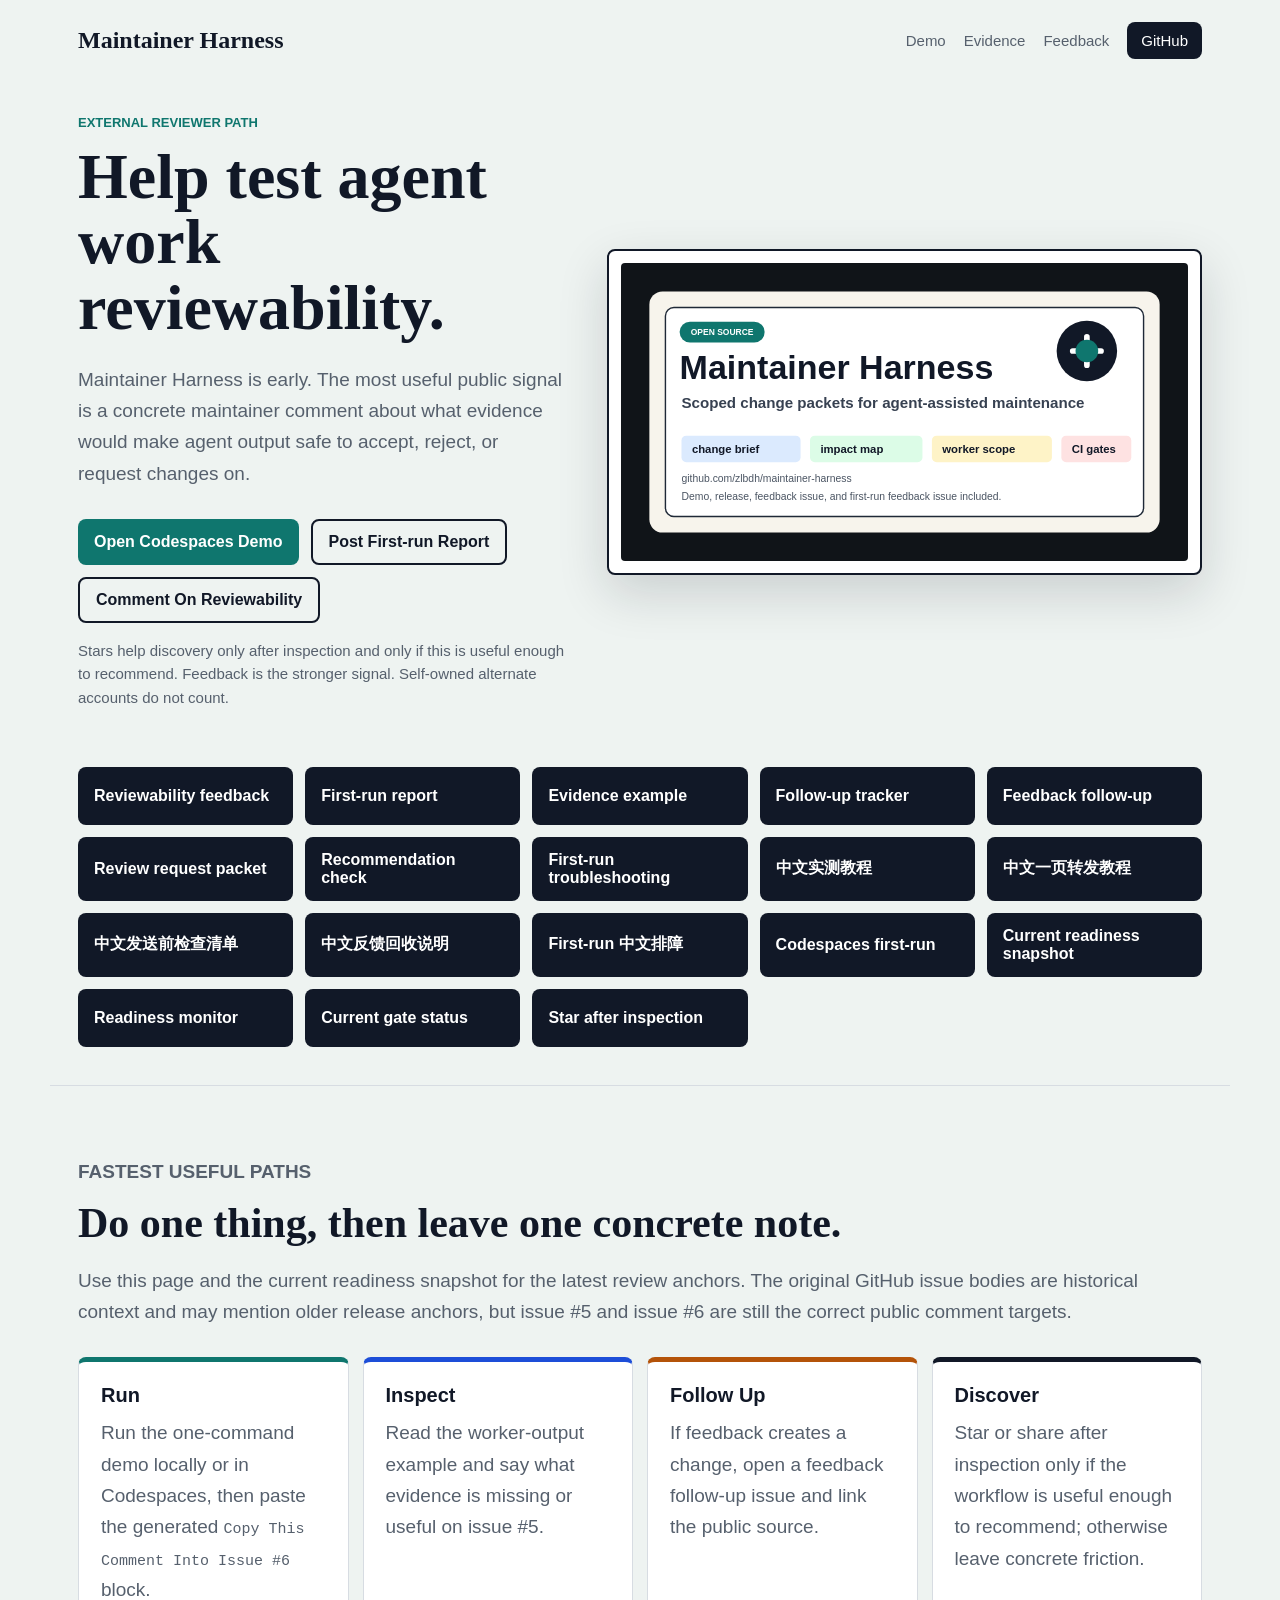
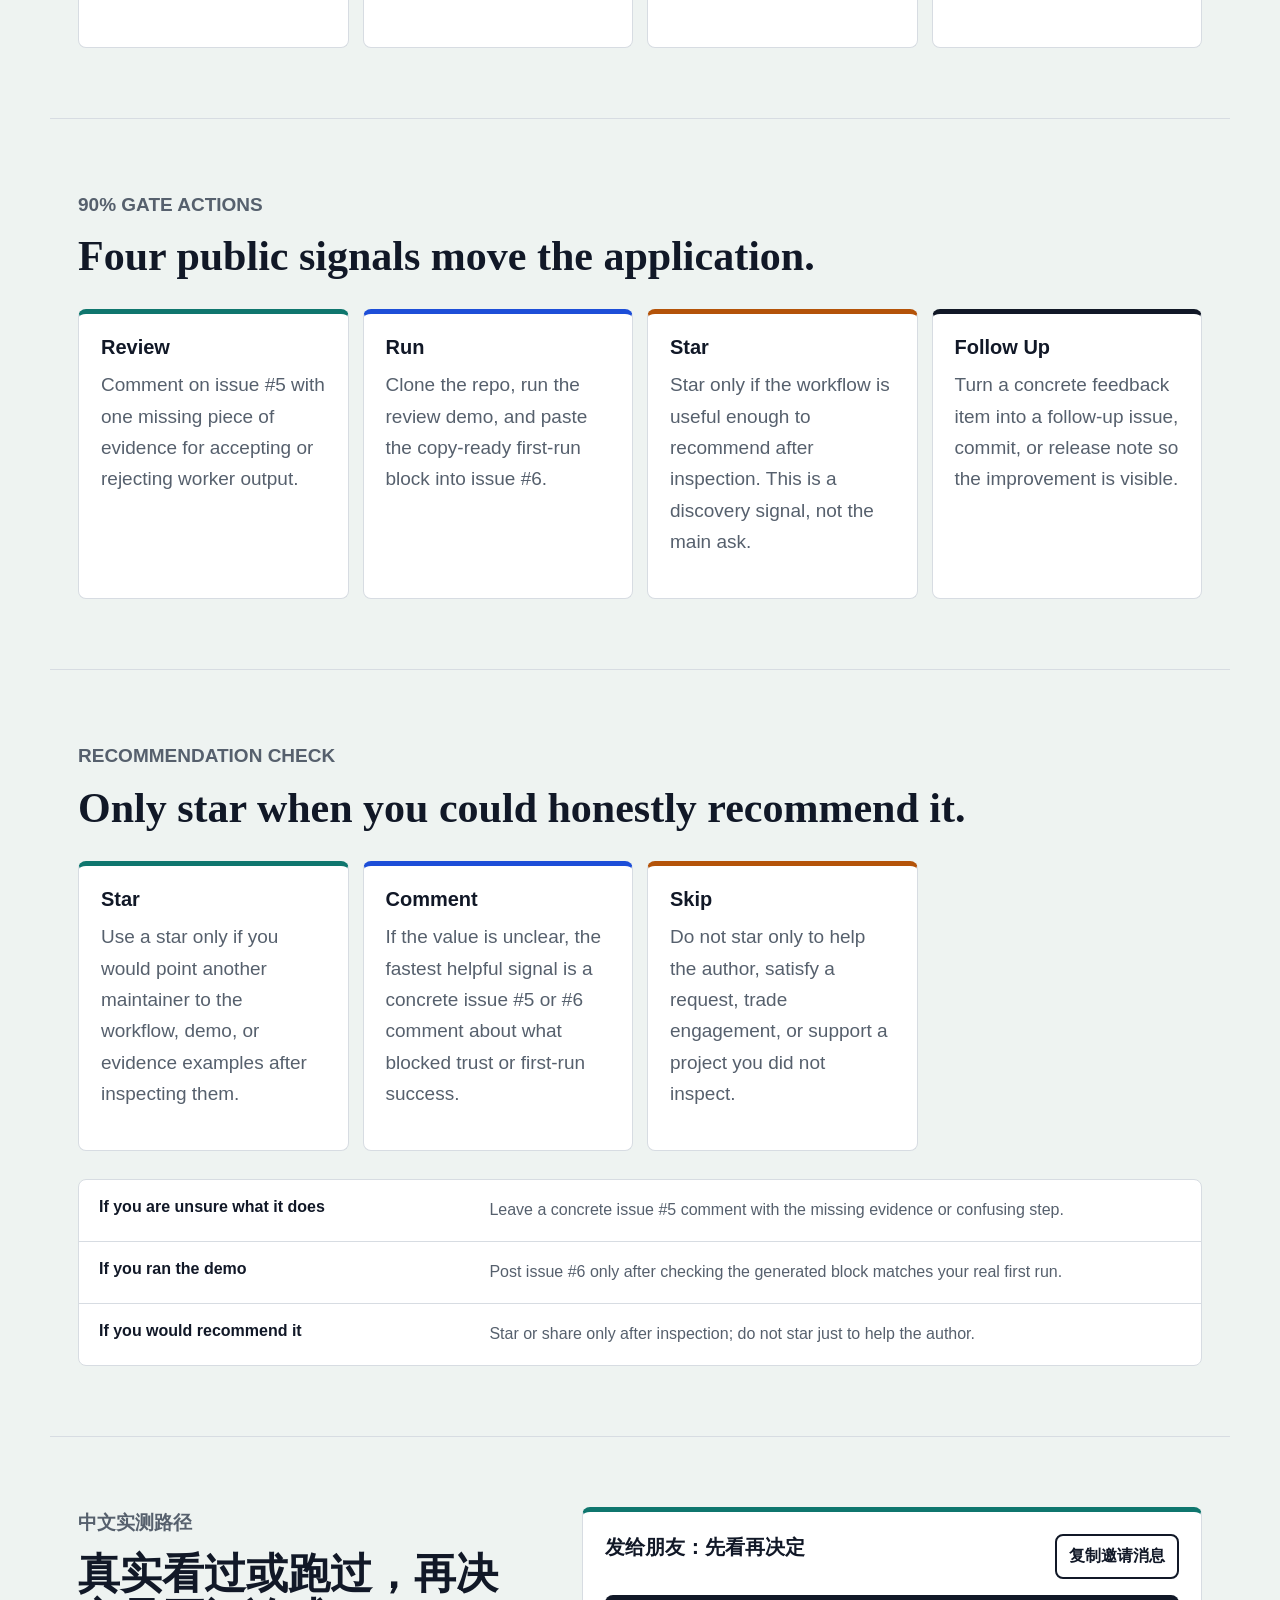
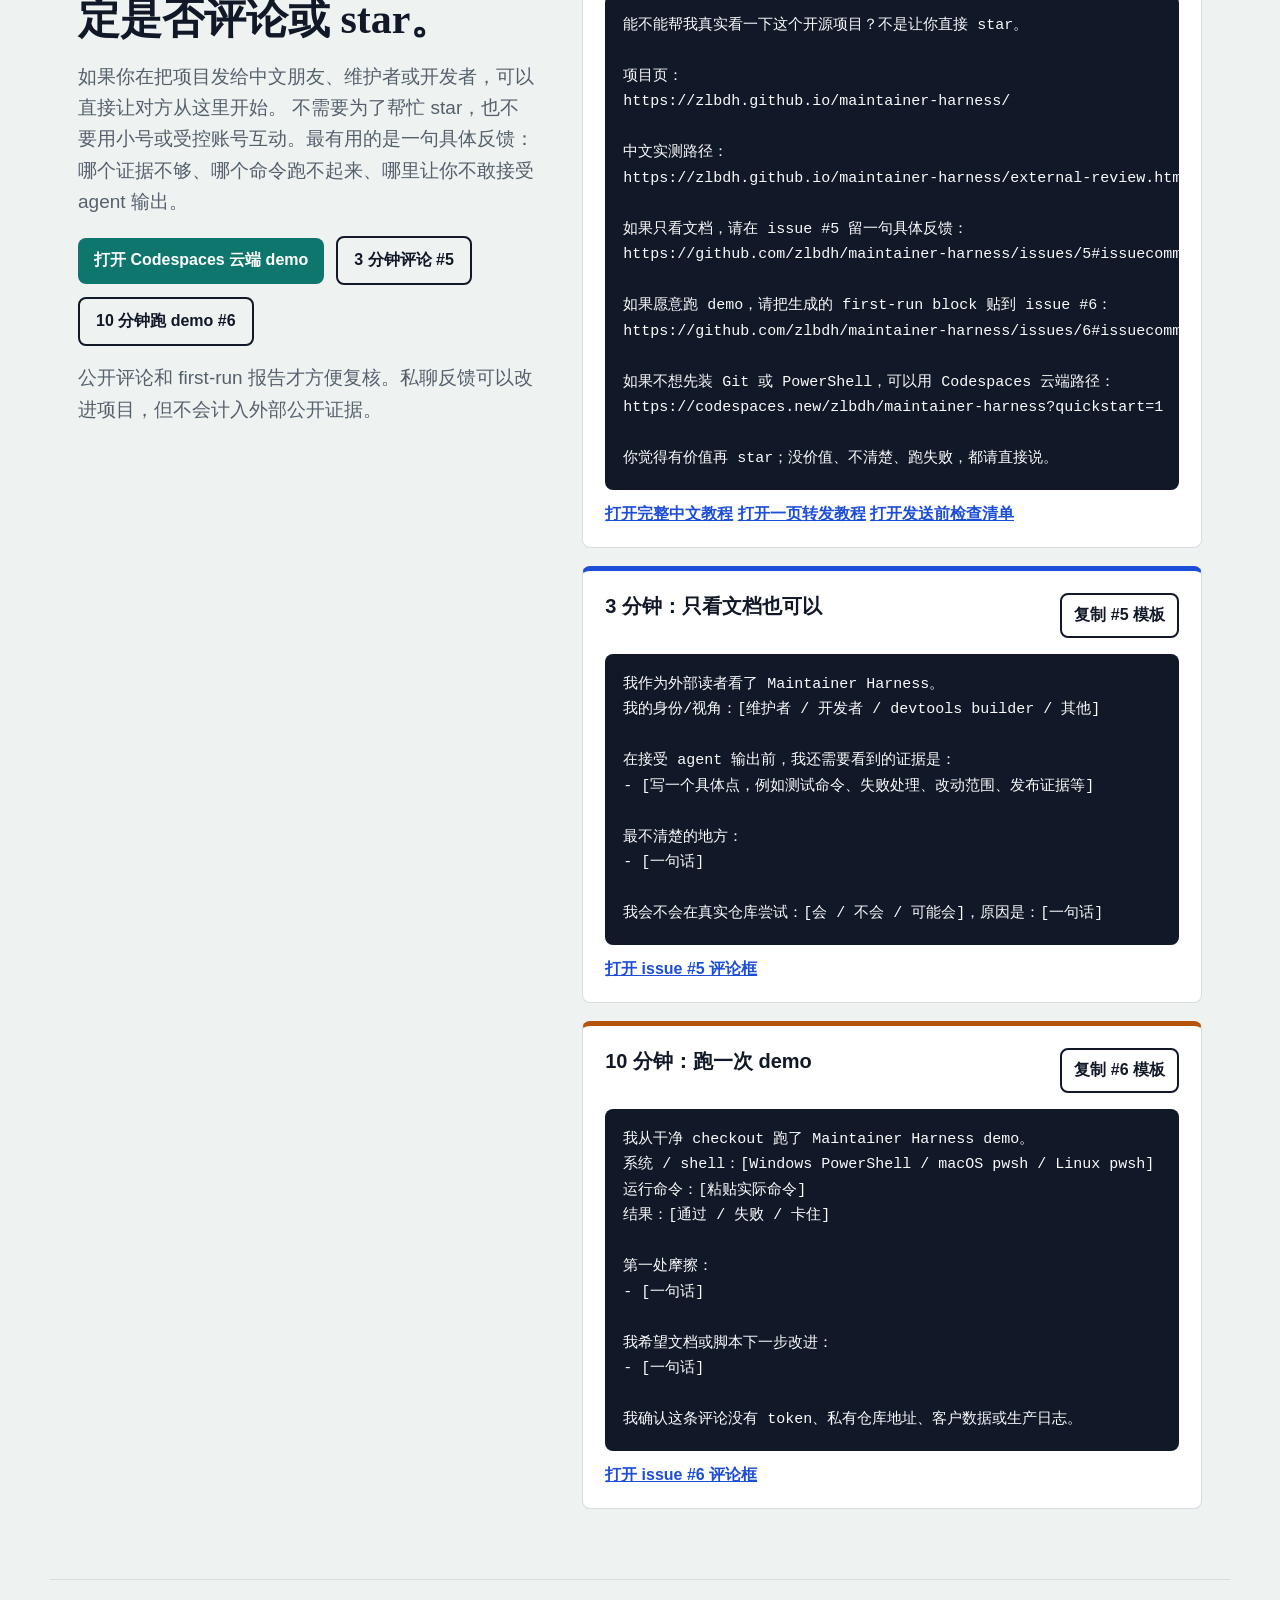
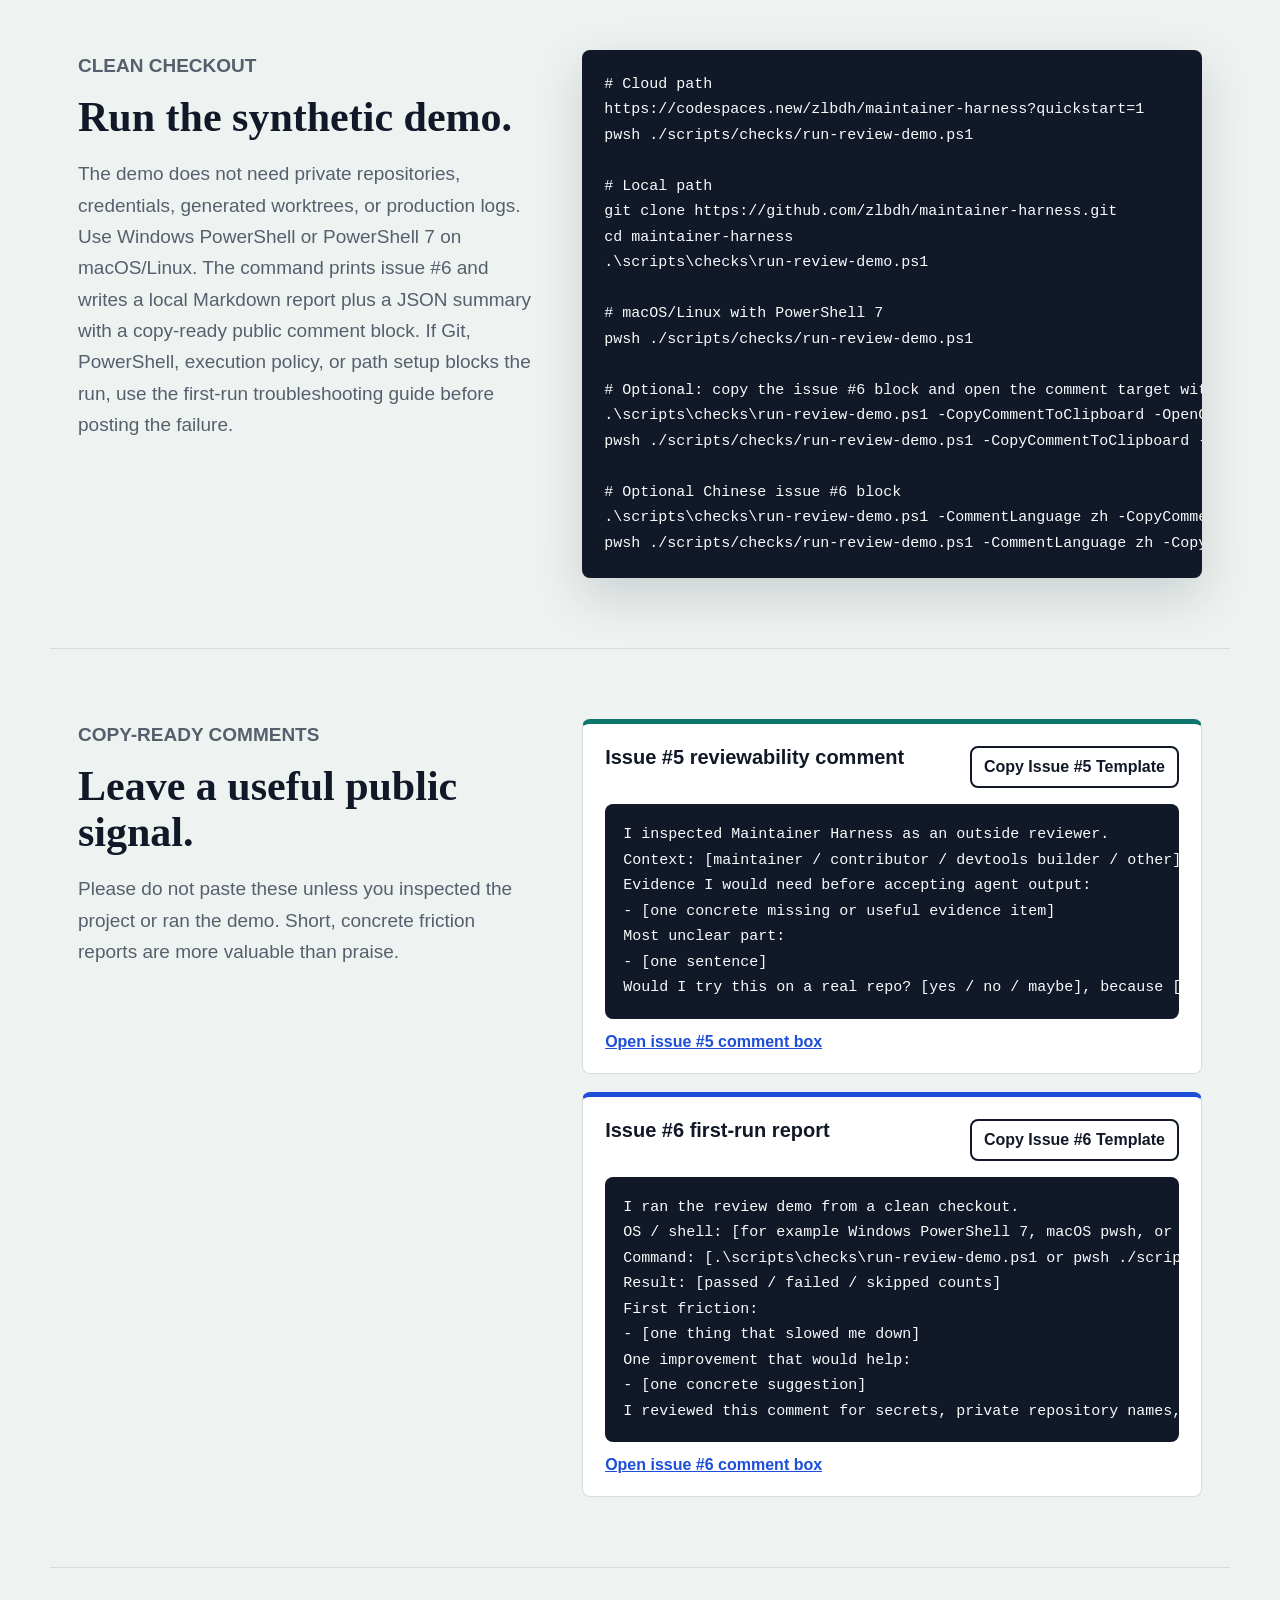
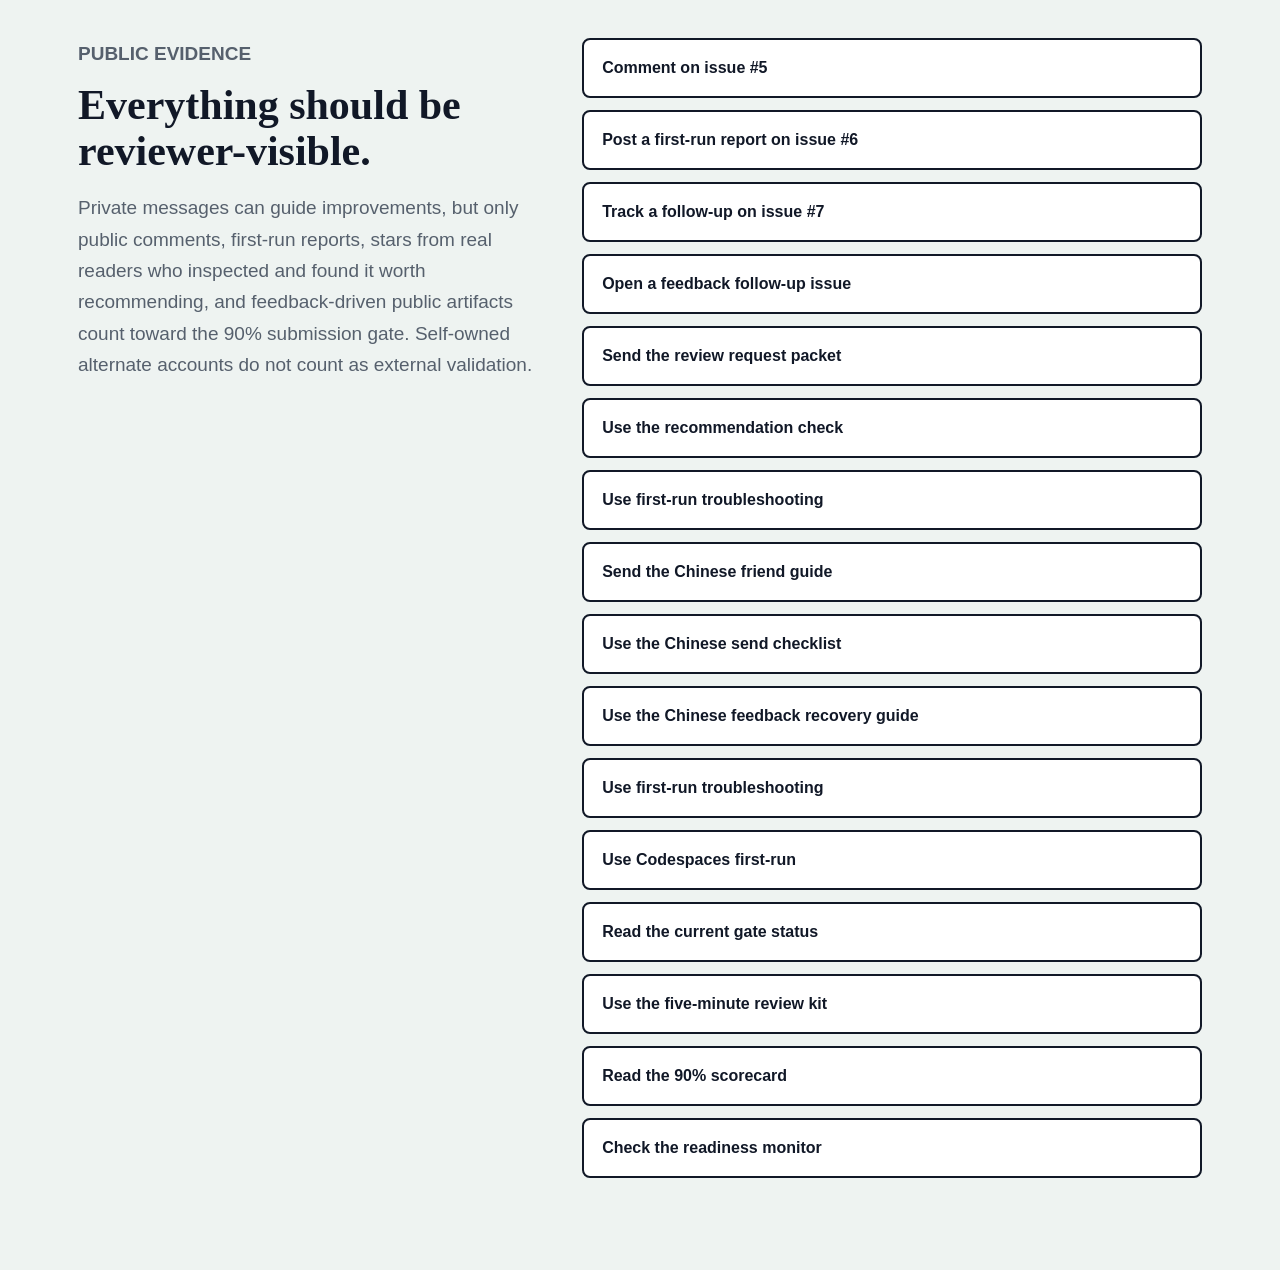
==== commit a0b8d202: "docs(review): 补充外部评审决策表" ====
--- a/docs/external-review.html
+++ b/docs/external-review.html
@@ -141,6 +141,20 @@
           <p>Do not star only to help the author, satisfy a request, trade engagement, or support a project you did not inspect.</p>
         </article>
       </div>
+      <div class="decision-table" role="table" aria-label="Comment, first-run, or star decision table">
+        <div role="row">
+          <strong role="cell">If you are unsure what it does</strong>
+          <span role="cell">Leave a concrete issue #5 comment with the missing evidence or confusing step.</span>
+        </div>
+        <div role="row">
+          <strong role="cell">If you ran the demo</strong>
+          <span role="cell">Post issue #6 only after checking the generated block matches your real first run.</span>
+        </div>
+        <div role="row">
+          <strong role="cell">If you would recommend it</strong>
+          <span role="cell">Star or share only after inspection; do not star just to help the author.</span>
+        </div>
+      </div>
     </section>
 
     <section id="zh-review" class="section split" aria-labelledby="zh-review-title">
--- a/docs/site.css
+++ b/docs/site.css
@@ -344,6 +344,37 @@
   overflow-wrap: anywhere;
 }
 
+.decision-table {
+  display: grid;
+  gap: 0;
+  margin-top: 28px;
+  overflow: hidden;
+  background: var(--surface);
+  border: 1px solid var(--line);
+  border-radius: 8px;
+}
+
+.decision-table > div {
+  display: grid;
+  grid-template-columns: minmax(180px, 0.35fr) minmax(0, 0.65fr);
+  gap: 18px;
+  padding: 18px 20px;
+  border-top: 1px solid var(--line);
+}
+
+.decision-table > div:first-child {
+  border-top: 0;
+}
+
+.decision-table strong {
+  color: var(--ink);
+}
+
+.decision-table span {
+  color: var(--muted);
+  line-height: 1.55;
+}
+
 .final { padding-bottom: 92px; }
 
 .link-list {
@@ -365,7 +396,8 @@
   .hero,
   .split,
   .signal-band,
-  .grid {
+  .grid,
+  .decision-table > div {
     grid-template-columns: 1fr;
   }
 
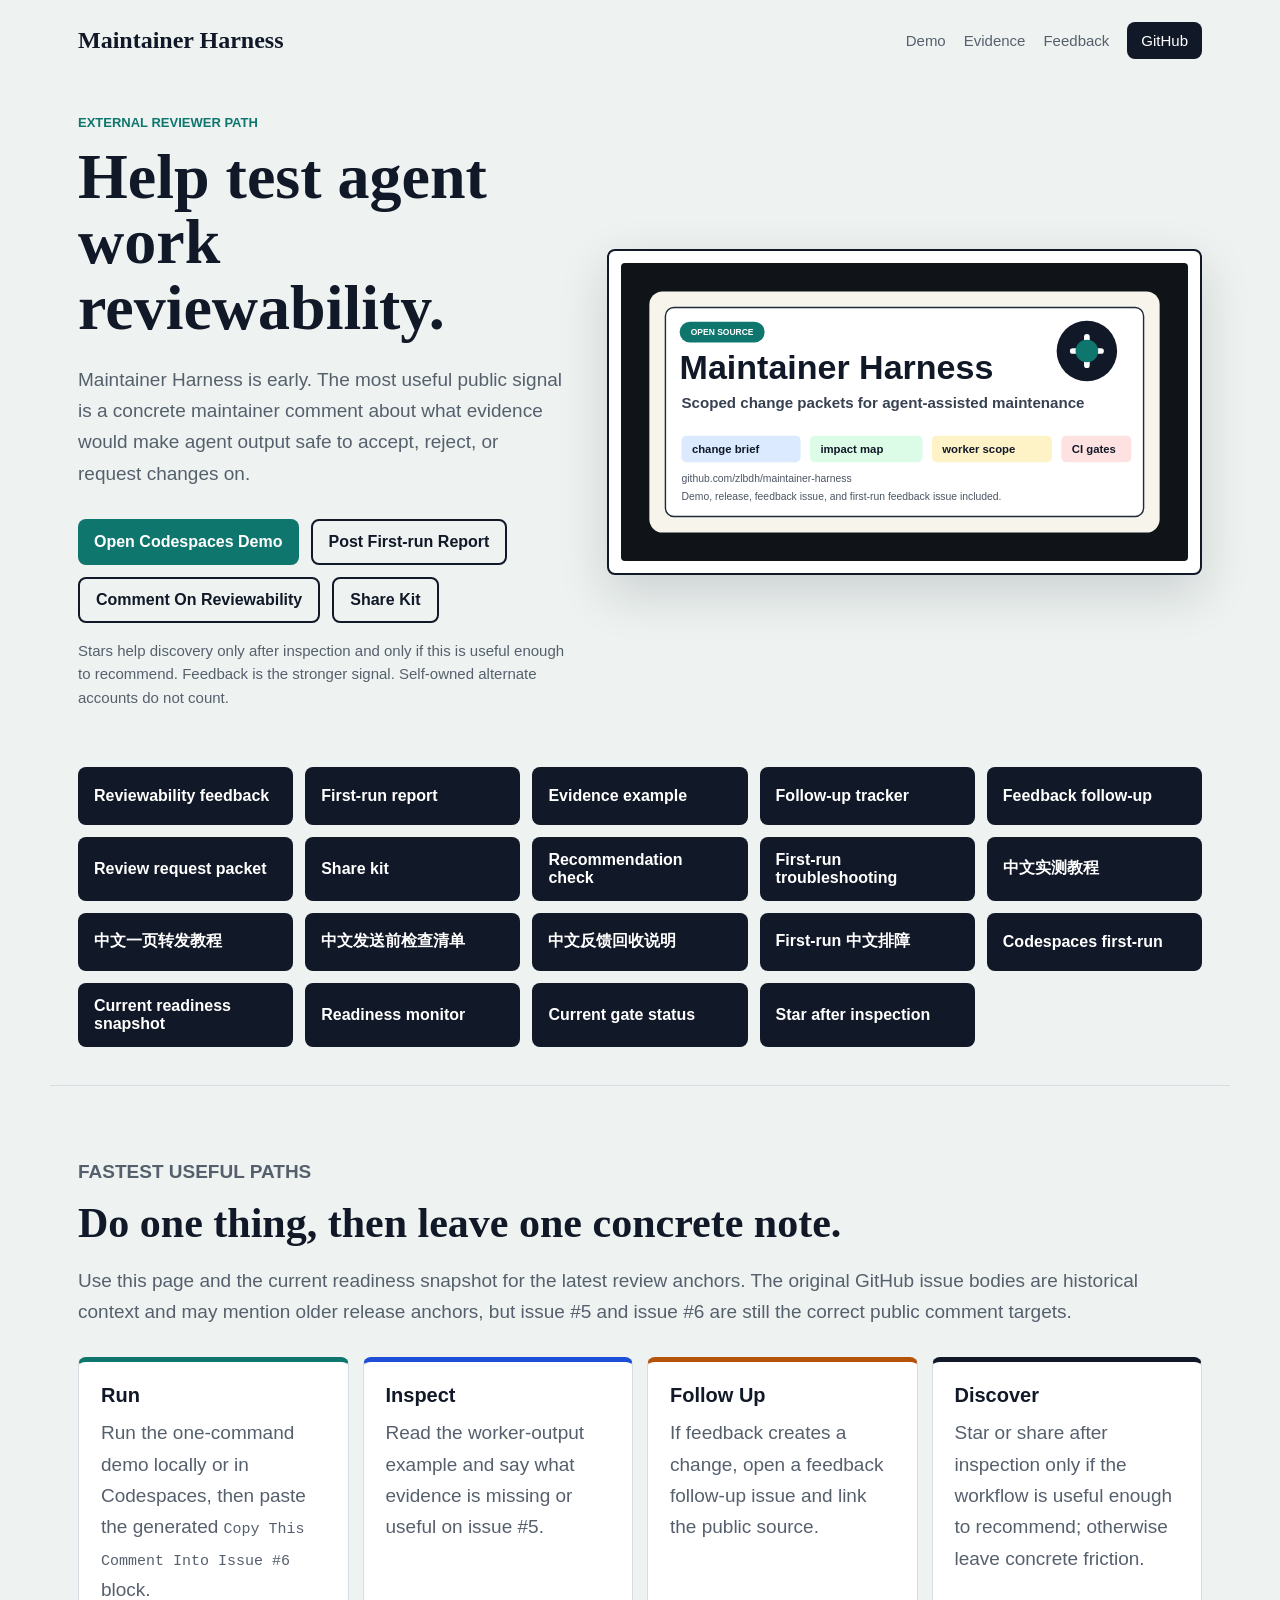
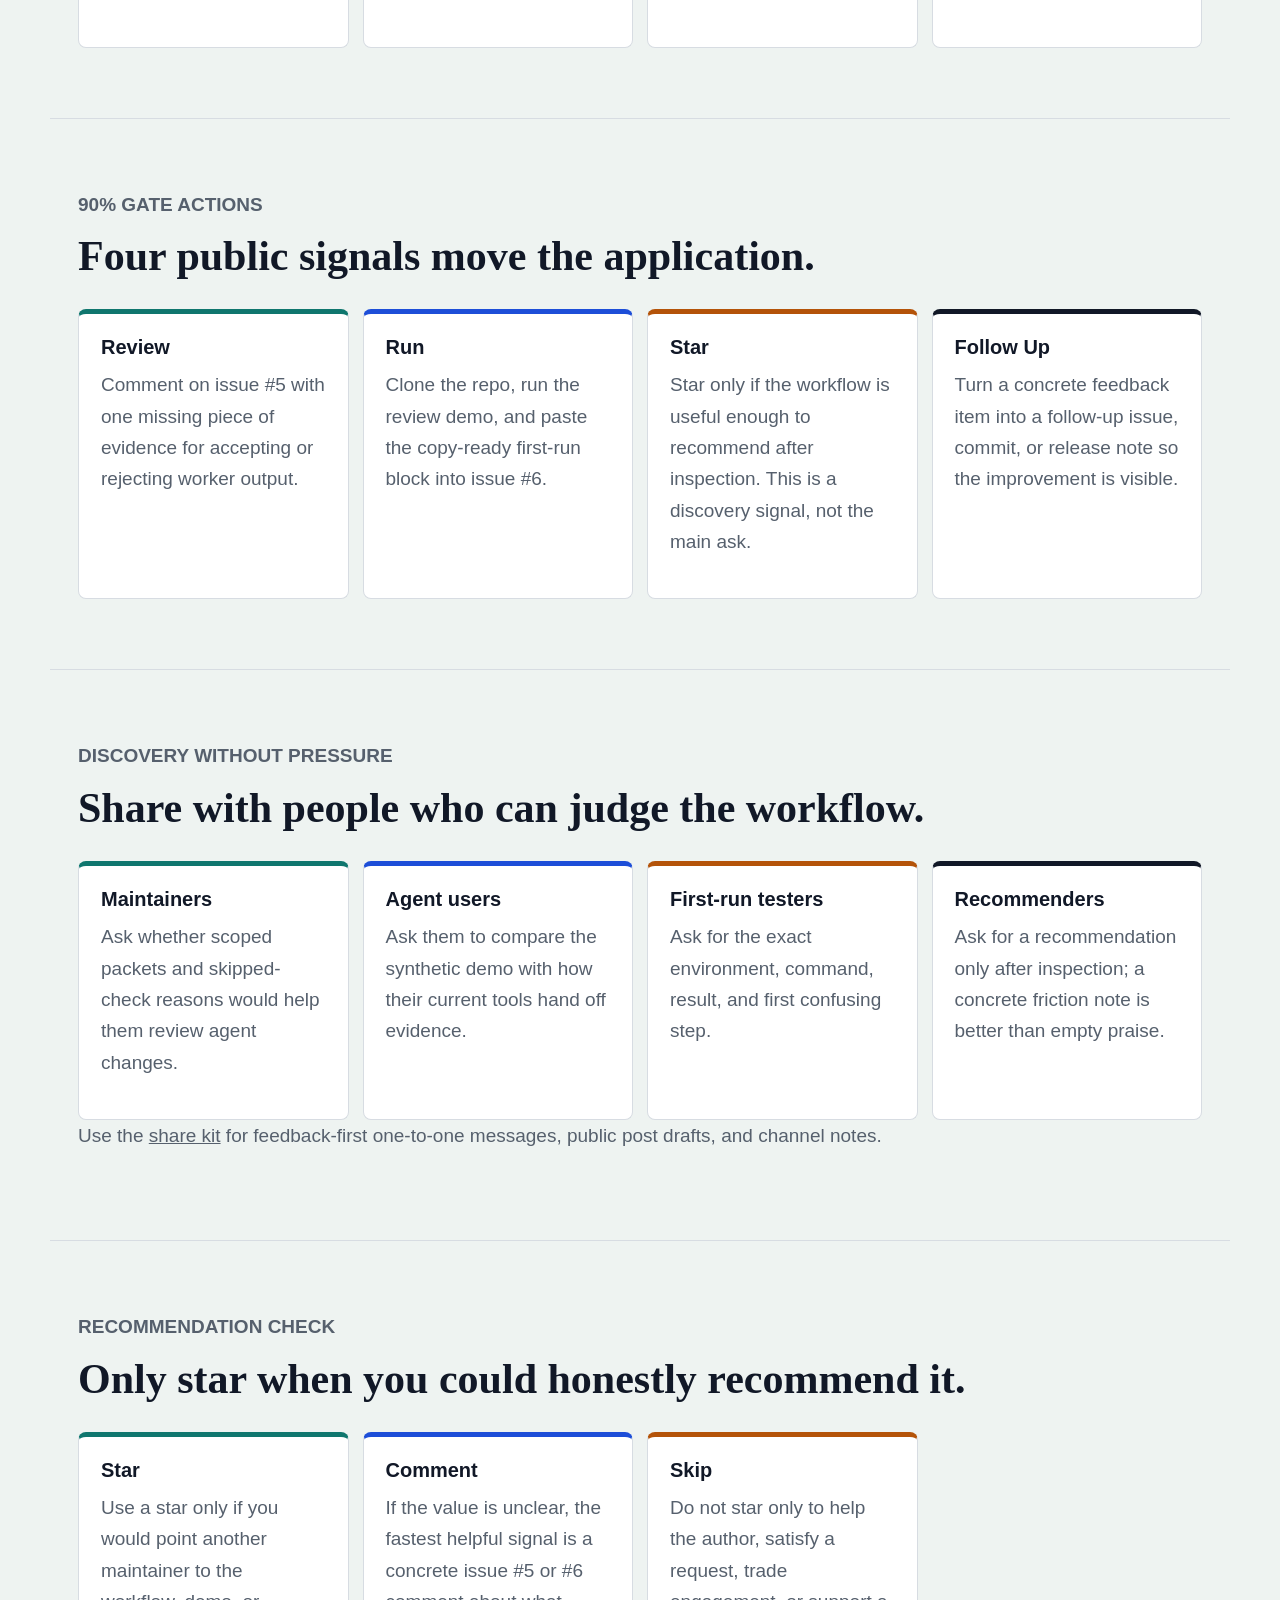
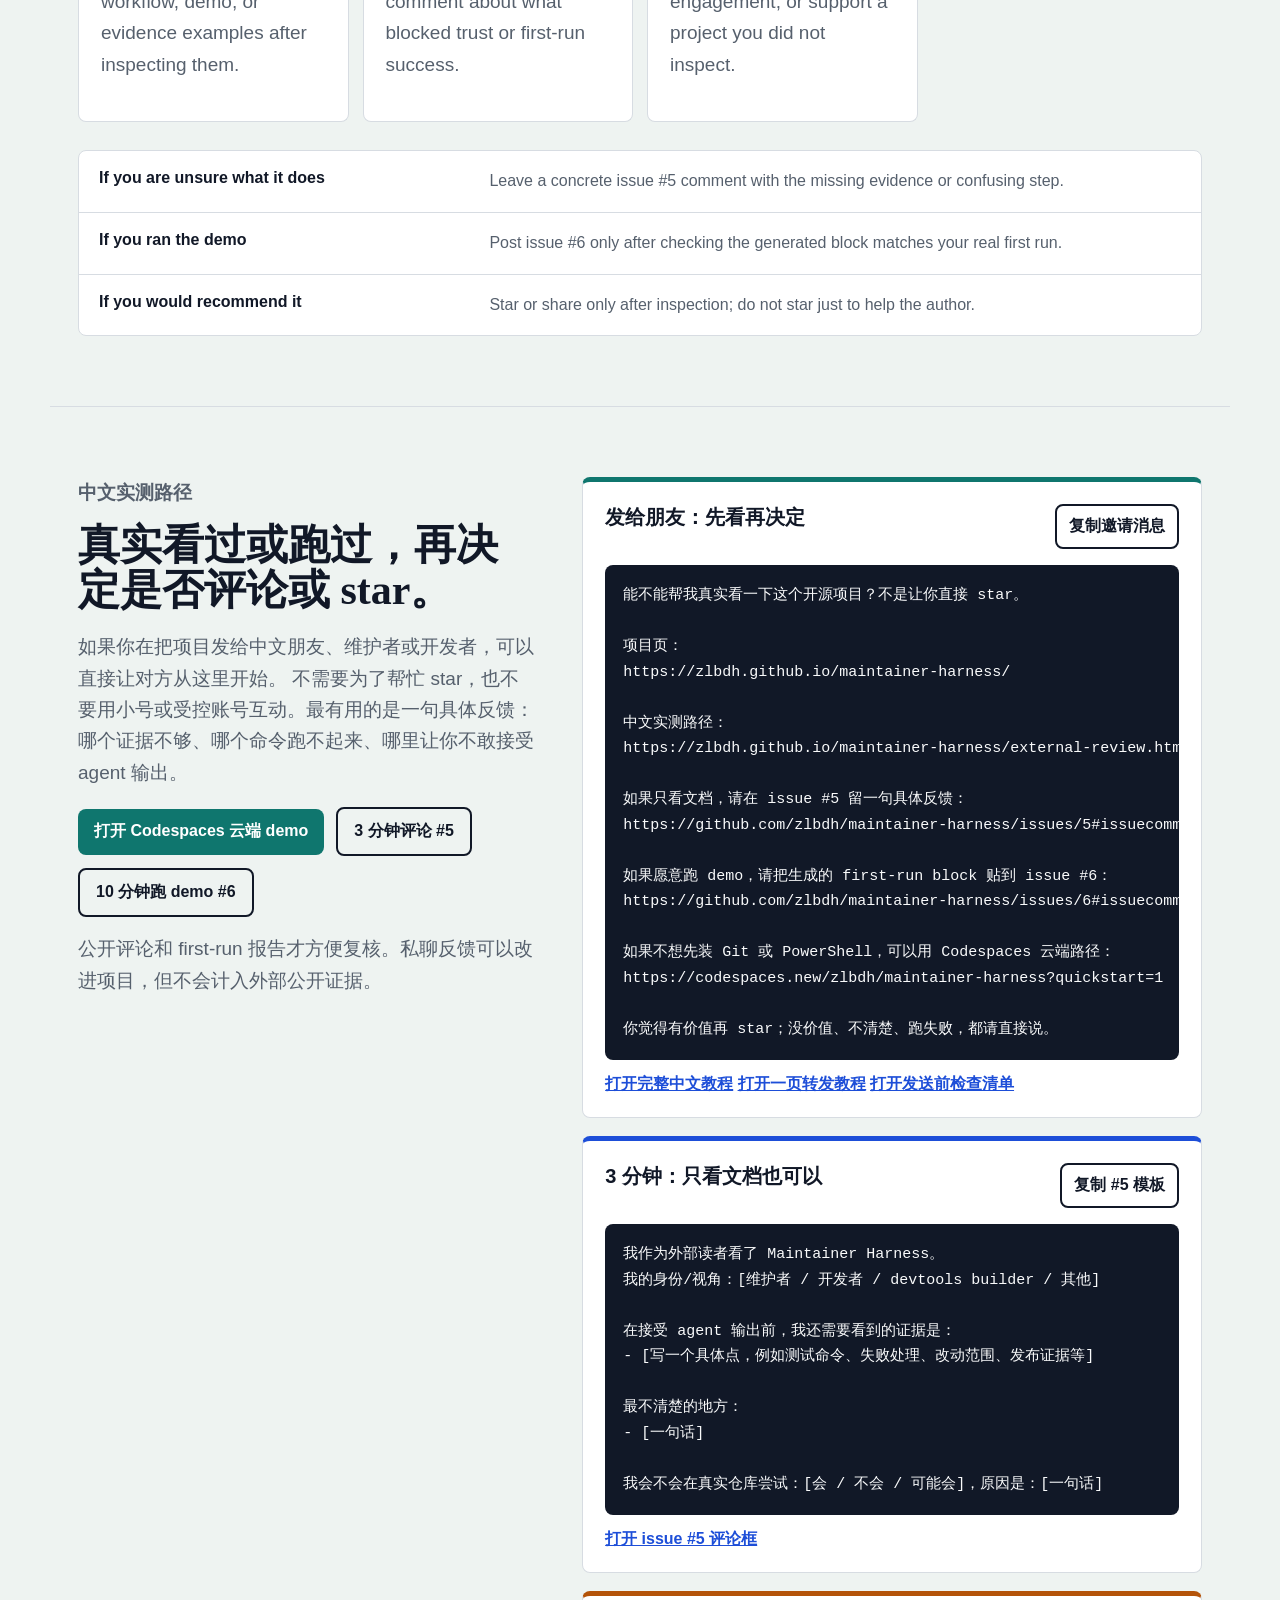
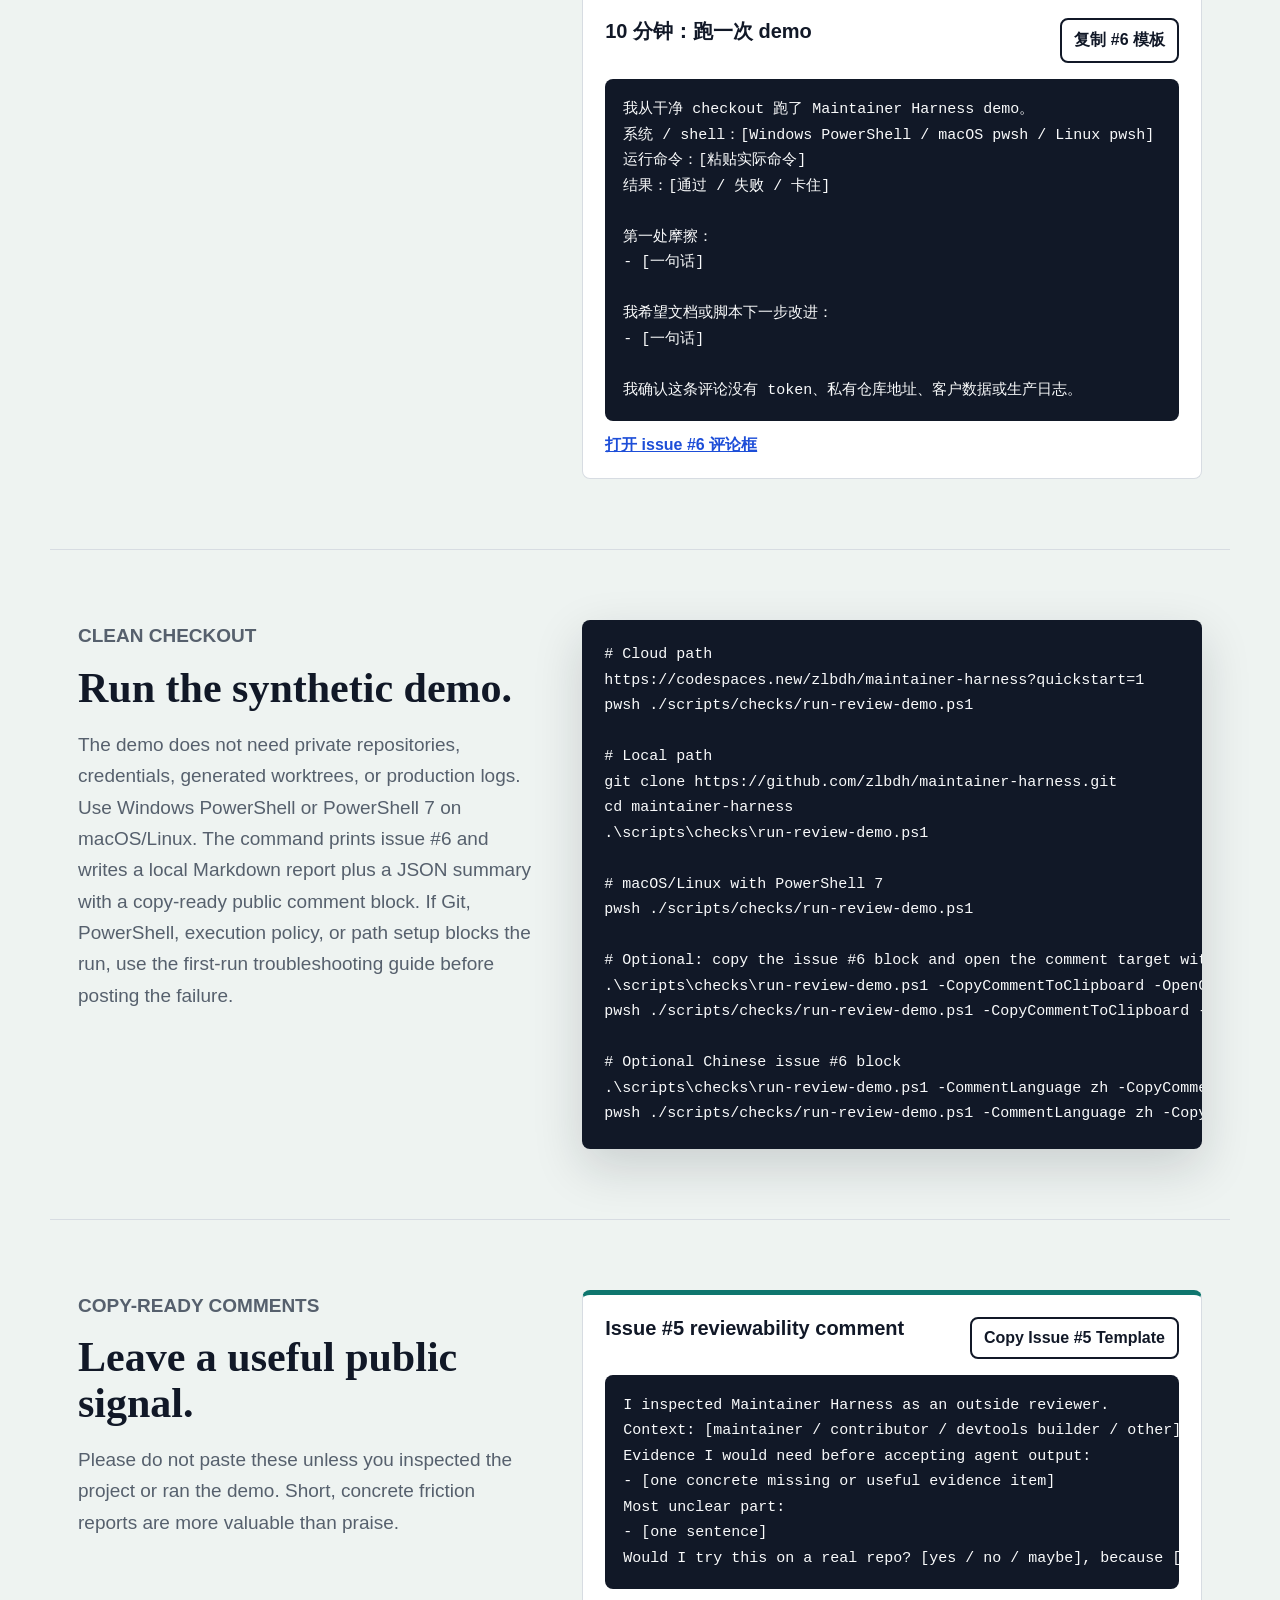
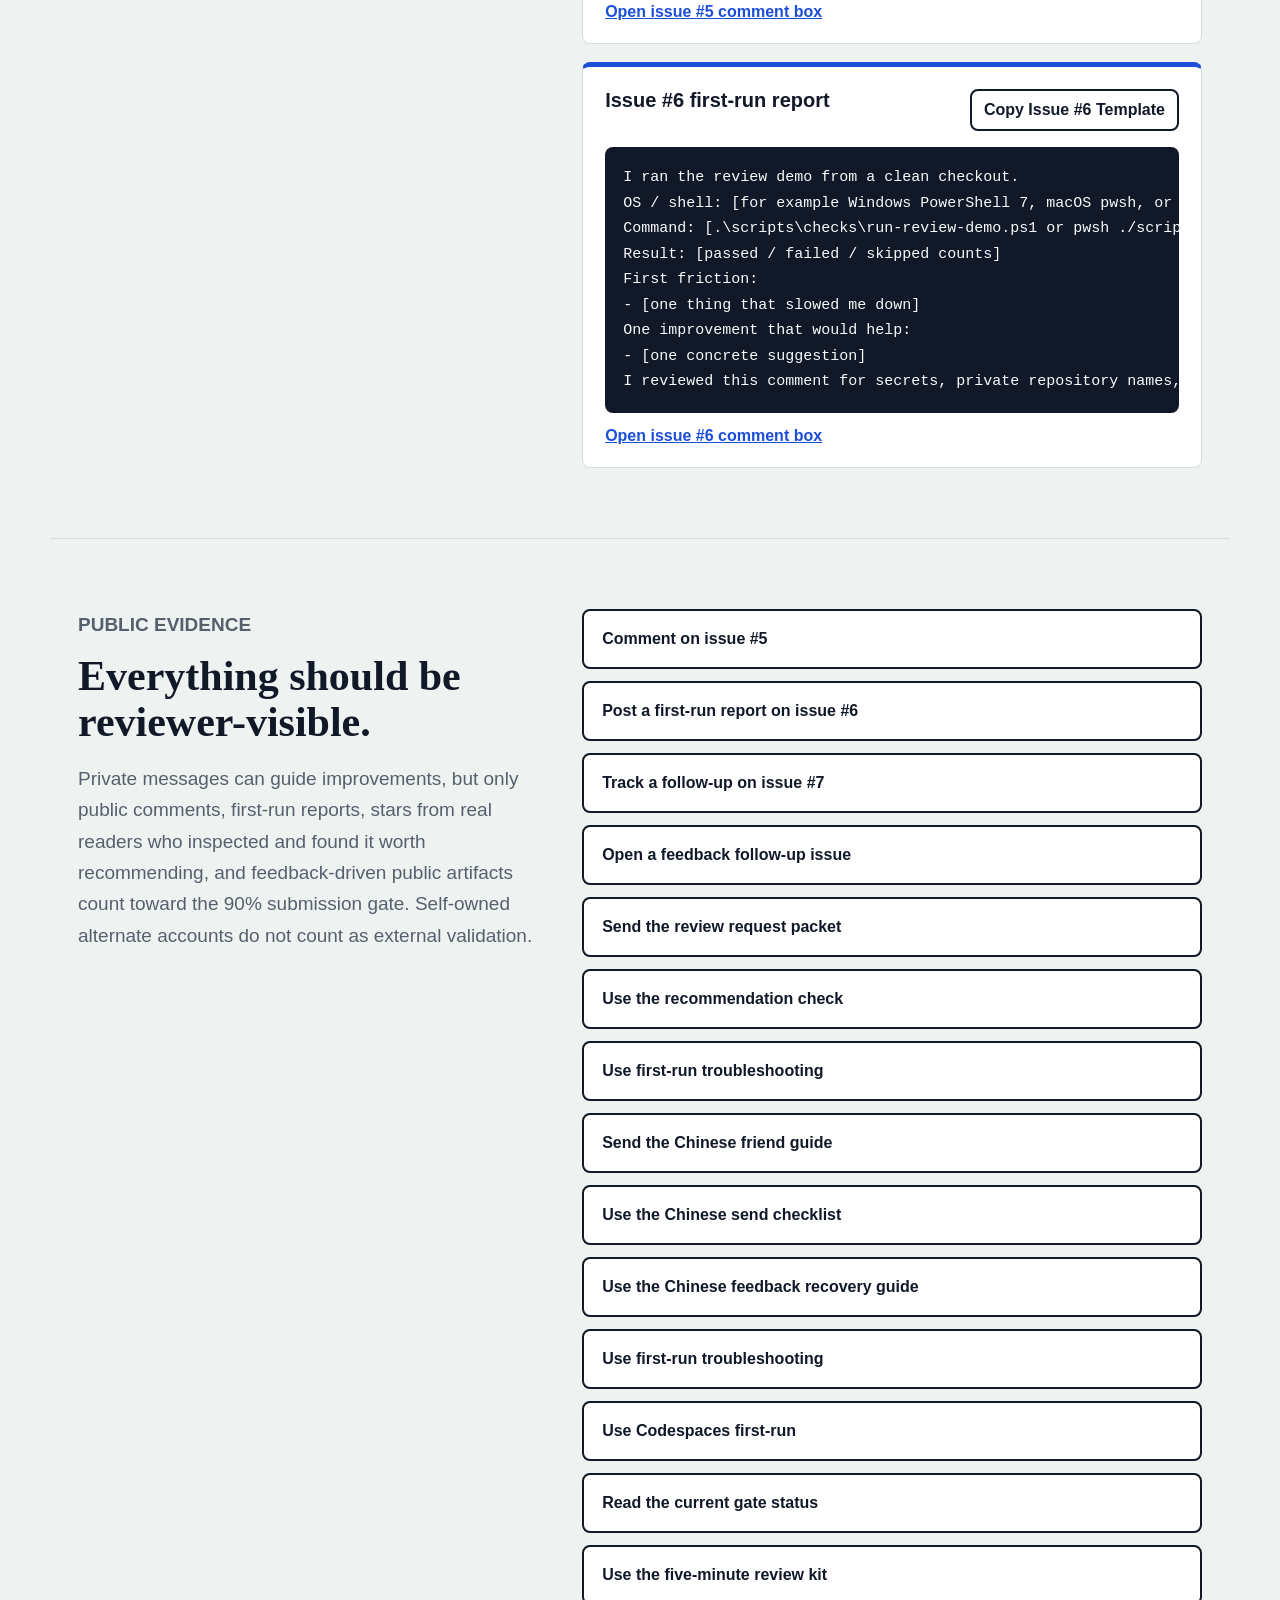
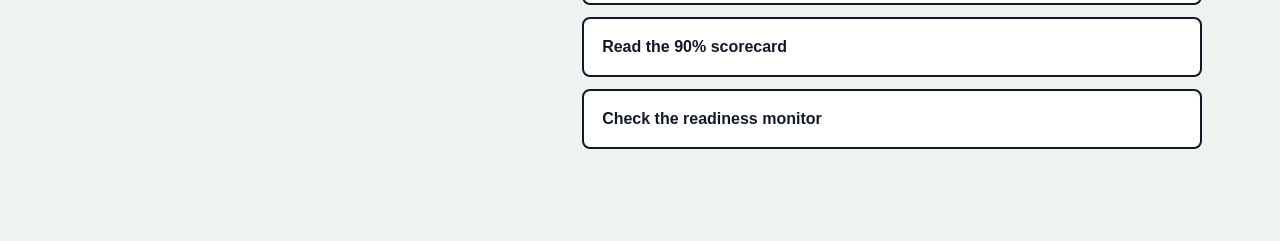
==== commit d12c1411: "docs(discovery): 补强真实评审分享入口" ====
--- a/docs/external-review.html
+++ b/docs/external-review.html
@@ -39,6 +39,7 @@
           <a class="button primary" href="https://codespaces.new/zlbdh/maintainer-harness?quickstart=1">Open Codespaces Demo</a>
           <a class="button secondary" href="https://github.com/zlbdh/maintainer-harness/issues/6#issuecomment-new">Post First-run Report</a>
           <a class="button secondary" href="https://github.com/zlbdh/maintainer-harness/issues/5#issuecomment-new">Comment On Reviewability</a>
+          <a class="button secondary" href="https://github.com/zlbdh/maintainer-harness/blob/main/docs/share.md">Share Kit</a>
         </div>
         <p class="microcopy">
           Stars help discovery only after inspection and only if this is useful
@@ -58,6 +59,7 @@
       <a href="https://github.com/zlbdh/maintainer-harness/issues/7">Follow-up tracker</a>
       <a href="https://github.com/zlbdh/maintainer-harness/issues/new?template=feedback_follow_up.md">Feedback follow-up</a>
       <a href="https://github.com/zlbdh/maintainer-harness/blob/main/docs/review-request.md">Review request packet</a>
+      <a href="https://github.com/zlbdh/maintainer-harness/blob/main/docs/share.md">Share kit</a>
       <a href="https://github.com/zlbdh/maintainer-harness/blob/main/docs/recommendation-check.md">Recommendation check</a>
       <a href="https://github.com/zlbdh/maintainer-harness/blob/main/docs/first-run-troubleshooting.md">First-run troubleshooting</a>
       <a href="https://github.com/zlbdh/maintainer-harness/blob/main/docs/friend-review-guide-zh.md">中文实测教程</a>
@@ -122,6 +124,33 @@
           <p>Turn a concrete feedback item into a follow-up issue, commit, or release note so the improvement is visible.</p>
         </article>
       </div>
+    </section>
+
+    <section class="section" aria-labelledby="share-title">
+      <p class="eyebrow">Discovery without pressure</p>
+      <h2 id="share-title">Share with people who can judge the workflow.</h2>
+      <div class="grid">
+        <article>
+          <h3>Maintainers</h3>
+          <p>Ask whether scoped packets and skipped-check reasons would help them review agent changes.</p>
+        </article>
+        <article>
+          <h3>Agent users</h3>
+          <p>Ask them to compare the synthetic demo with how their current tools hand off evidence.</p>
+        </article>
+        <article>
+          <h3>First-run testers</h3>
+          <p>Ask for the exact environment, command, result, and first confusing step.</p>
+        </article>
+        <article>
+          <h3>Recommenders</h3>
+          <p>Ask for a recommendation only after inspection; a concrete friction note is better than empty praise.</p>
+        </article>
+      </div>
+      <p>
+        Use the <a href="https://github.com/zlbdh/maintainer-harness/blob/main/docs/share.md">share kit</a>
+        for feedback-first one-to-one messages, public post drafts, and channel notes.
+      </p>
     </section>
 
     <section class="section" aria-labelledby="recommend-title">
